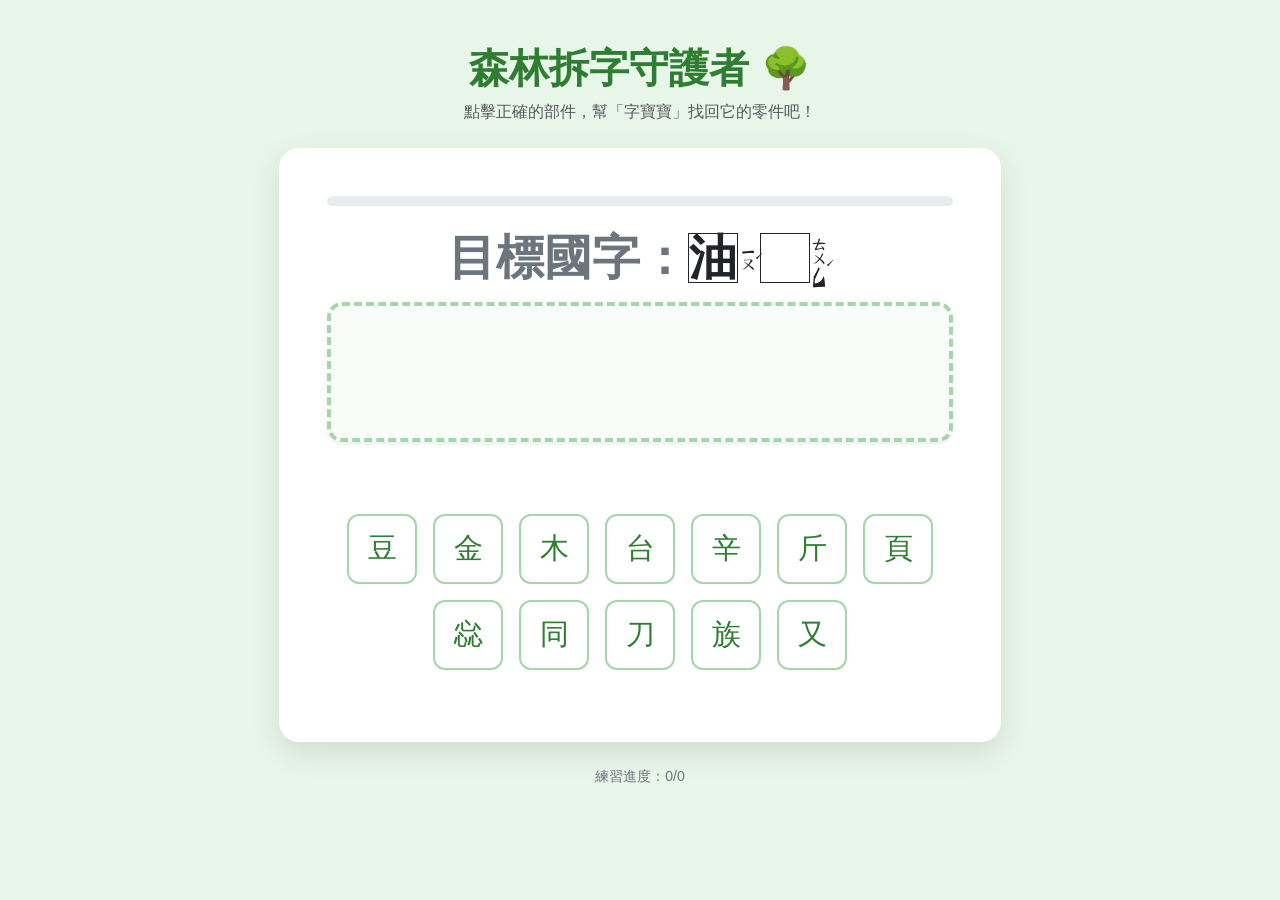
==== index.html @ 5c5f8ced "vocab" ====
<!DOCTYPE html>
<html lang="zh-TW">
<head>
    <meta charset="UTF-8">
    <title>森林拆字守護者</title>
    <link href="https://cdn.jsdelivr.net/npm/bootstrap@5.3.0/dist/css/bootstrap.min.css" rel="stylesheet">
    <style>
        :root {
            --forest-green: #2e7d32;
            --light-forest: #e8f5e9;
        }

        body {
			background-color: var(--light-forest);
			font-family: "Microsoft JhengHei", sans-serif;
			min-height: 100vh;
			display: flex;
			flex-direction: column; /* 確保內容由上而下排列 */
			align-items: center;
			justify-content: flex-start; /* 讓內容從頂部開始，而非置中 */
			padding-top: 20px; /* 給頂部一點留白 */
        }

        .game-card {
            border: none;
            border-radius: 20px;
            box-shadow: 0 10px 30px rgba(0,0,0,0.1);
        }

        .word-display-box {
            font-size: clamp(3rem, 15vw, 5rem); /* 響應式字體大小 */
            min-height: 140px;
            border: 4px dashed #a5d6a7;
            border-radius: 15px;
            display: flex;
            align-items: center;
            justify-content: center;
            color: var(--forest-green);
            background-color: #f9fdf9;
        }

        .option-btn {
            font-size: 1.8rem;
            width: 70px;
            height: 70px;
            display: flex;
            align-items: center;
            justify-content: center;
            border: 2px solid #a5d6a7;
            background: white;
            transition: all 0.2s;
            border-radius: 12px;
            color: #2e7d32;
        }

        .option-btn:hover {
            background-color: #f1f8e9;
            transform: translateY(-3px);
            box-shadow: 0 4px 8px rgba(0,0,0,0.1);
        }

        .option-btn.correct {
            background-color: var(--forest-green) !important;
            border-color: var(--forest-green) !important;
            color: white !important;
        }

        #message {
            height: 32px;
            font-weight: bold;
        }

        .progress {
            height: 10px;
            border-radius: 10px;
        }
		
		ruby {
			align-items: center;
			display: inline-flex;
			font-family: "Times New Roman", Times, "標楷體", "BiauKai", "DFKai-sb", "TWKai", "Microsoft JhengHei", sans-serif;
			line-height: 1;
			min-height: 1em;
		}

		ruby rt {
			display: block;
			font-family: "Bopomofo", "標楷體", "BiauKai", "DFKai-sb", "TWKai", "Microsoft JhengHei";
			font-size: 30%;
			font-weight: 500;
			line-height: 1;
			text-align: center;
			padding-left: 0.1em;
			position: relative;
			-webkit-text-orientation: upright;
			text-orientation: upright;
			writing-mode: vertical-lr;
			white-space: nowrap;
			-webkit-font-smoothing: antialiased;
			-moz-osx-font-smoothing: grayscale;
			width: 1.5em;
		}
		
		ruby span {
			border: 1px solid;
		}
		
		@font-face {
			font-family: "Bopomofo";
			src: url("font/bopomofo.woff2") format("woff2"), url("font/bopomofo.woff") format("woff");
		}
    </style>
</head>
<body>
<div class="container-fluid py-4">
    <div class="row justify-content-center">
        <div class="col-12 col-md-10 col-lg-7 text-center">
            
            <h1 class="fw-bold mb-2" style="color: var(--forest-green);">森林拆字守護者 🌳</h1>
            <p class="text-muted mb-4">點擊正確的部件，幫「字寶寶」找回它的零件吧！</p>

            <div class="card game-card p-3 p-md-5">
                <div class="progress mb-3">
                    <div id="game-progress" class="progress-bar bg-success" role="progressbar" style="width: 0%"></div>
                </div>

                <div class="mb-2 text-secondary fw-bold"  style="font-size: 3rem;">
                    目標國字：<span id="current-full-word" class="text-dark">?</span>
                </div>

                <div class="word-display-box mb-4 shadow-sm" id="display-area">?</div>
                
                <div id="message" class="mb-3 text-success"></div>

                <div class="d-flex flex-wrap justify-content-center gap-3 mb-4" id="options">
                    </div>

                <div class="d-grid gap-2 col-8 col-md-6 mx-auto">
                    <button id="next-btn" class="btn btn-success btn-lg shadow" onclick="nextLevel()" style="display: none;">
                        下一個關卡 ✨
                    </button>
                </div>
            </div>

            <p class="mt-4 text-secondary small">練習進度：<span id="progress-text">0/0</span></p>
        </div>
    </div>
</div>

<script src="https://cdn.jsdelivr.net/npm/bootstrap@5.3.0/dist/js/bootstrap.bundle.min.js"></script>

    <script>
        // 設定題目：國字與對應的部件
        const quizData = [{"word":"桐","parts":["木","同"],"vocab":[{"text":"油","bopomo":"ㄧㄡˊ"},{"text":"桐","bopomo":"ㄊㄨㄥˊ"}]},{"word":"爬","parts":["爪","巴"],"vocab":[{"text":"爬","bopomo":"ㄆㄚˊ"},{"text":"樹","bopomo":"ㄕㄨˋ"}]},{"word":"初","parts":["衣","刀"],"vocab":[{"text":"初","bopomo":"ㄔㄨ"},{"text":"夏","bopomo":"ㄒㄧㄚˋ"}]},{"word":"夏","parts":["一","自","夊"],"vocab":[{"text":"夏","bopomo":"ㄒㄧㄚˋ"},{"text":"令","bopomo":"ㄌㄧㄥˋ"},{"text":"營","bopomo":"ㄧㄥˊ"}]},{"word":"腰","parts":["肉","西","女"],"vocab":[{"text":"山","bopomo":"ㄕㄢ"},{"text":"腰","bopomo":"ㄧㄠ"}]},{"word":"取","parts":["耳","又"],"vocab":[{"text":"取","bopomo":"ㄑㄩˇ"},{"text":"名","bopomo":"ㄇㄧㄥˊ"}]},{"word":"抬","parts":["手","台"],"vocab":[{"text":"抬","bopomo":"ㄊㄞˊ"},{"text":"頭","bopomo":"ㄊㄡˊ"}]},{"word":"梢","parts":["木","肖"],"vocab":[{"text":"樹","bopomo":"ㄕㄨˋ"},{"text":"梢","bopomo":"ㄕㄠ"}]},{"word":"禮","parts":["示","曲","豆"],"vocab":[{"text":"禮","bopomo":"ㄌㄧˇ"},{"text":"服","bopomo":"ㄈㄨˊ"}]},{"word":"肩","parts":["戶","肉"],"vocab":[{"text":"肩","bopomo":"ㄐㄧㄢ"},{"text":"頭","bopomo":"ㄊㄡˊ"}]},{"word":"掌","parts":["尚","手"],"vocab":[{"text":"巴","bopomo":"ㄅㄚ"},{"text":"掌","bopomo":"ㄓㄤˇ"}]},{"word":"瓣","parts":["辛","瓜","辛"],"vocab":[{"text":"花","bopomo":"ㄏㄨㄚ"},{"text":"瓣","bopomo":"ㄅㄢˋ"}]},{"word":"鋪","parts":["金","甫"],"vocab":[{"text":"鋪","bopomo":"ㄆㄨ"},{"text":"路","bopomo":"ㄌㄨˋ"}]},{"word":"童","parts":["立","里"],"vocab":[{"text":"童","bopomo":"ㄊㄨㄥˊ"},{"text":"話","bopomo":"ㄏㄨㄚˋ"}]},{"word":"染","parts":["水","九","木"],"vocab":[{"text":"染","bopomo":"ㄖㄢˇ"},{"text":"布","bopomo":"ㄅㄨˋ"}]},{"word":"覆","parts":["西","復"],"vocab":[{"text":"覆","bopomo":"ㄈㄨˋ"},{"text":"蓋","bopomo":"ㄍㄞˋ"}]},{"word":"椏","parts":["木","亞"],"vocab":[{"text":"枝","bopomo":"ㄓ"},{"text":"椏","bopomo":"ㄧㄚ"}]},{"word":"簇","parts":["竹","族"],"vocab":[{"text":"花","bopomo":"ㄏㄨㄚ"},{"text":"團","bopomo":"ㄊㄨㄢˊ"},{"text":"錦","bopomo":"ㄐㄧㄣˇ"},{"text":"簇","bopomo":"ㄘㄨˋ"}]},{"word":"蕊","parts":["艸","惢"],"vocab":[{"text":"花","bopomo":"ㄏㄨㄚ"},{"text":"蕊","bopomo":"ㄖㄨㄟˇ"}]},{"word":"野","parts":["里","予"],"vocab":[{"text":"野","bopomo":"ㄧㄝˇ"},{"text":"外","bopomo":"ㄨㄞˋ"}]},{"word":"柳","parts":["木","卯"],"vocab":[{"text":"野","bopomo":"ㄧㄝˇ"},{"text":"柳","bopomo":"ㄌㄧㄡˇ"}]},{"word":"質","parts":["斤","斤","貝"],"vocab":[{"text":"地","bopomo":"ㄉㄧˋ"},{"text":"質","bopomo":"ㄓˊ"}]},{"word":"岬","parts":["山","甲"],"vocab":[{"text":"海","bopomo":"ㄏㄞˇ"},{"text":"岬","bopomo":"ㄐㄧㄚˇ"}]},{"word":"趴","parts":["足","八"],"vocab":[{"text":"趴","bopomo":"ㄆㄚ"},{"text":"下","bopomo":"ㄒㄧㄚˋ"}]},{"word":"仙","parts":["人","山"],"vocab":[{"text":"仙","bopomo":"ㄒㄧㄢ"},{"text":"女","bopomo":"ㄋㄩˇ"}]},{"word":"列","parts":["歹","刀"],"vocab":[{"text":"排","bopomo":"ㄆㄞˊ"},{"text":"列","bopomo":"ㄌㄧㄝˋ"}]},{"word":"潤","parts":["水","門","王"],"vocab":[{"text":"圓","bopomo":"ㄩㄢˊ"},{"text":"潤","bopomo":"ㄖㄨㄣˋ"}]},{"word":"岩","parts":["山","石"],"vocab":[{"text":"岩","bopomo":"ㄧㄢˊ"},{"text":"石","bopomo":"ㄕˊ"}]},{"word":"菇","parts":["艸","女","古"],"vocab":[{"text":"香","bopomo":"ㄒㄧㄤ"},{"text":"菇","bopomo":"ㄍㄨ"}]},{"word":"豆","parts":["豆"],"vocab":[{"text":"紅","bopomo":"ㄏㄨㄥˊ"},{"text":"豆","bopomo":"ㄉㄡˋ"}]},{"word":"雕","parts":["周","隹"],"vocab":[{"text":"木","bopomo":"ㄇㄨˋ"},{"text":"雕","bopomo":"ㄉㄧㄠ"}]},{"word":"塑","parts":["朔","土"],"vocab":[{"text":"雕","bopomo":"ㄉㄧㄠ"},{"text":"塑","bopomo":"ㄙㄨˋ"}]},{"word":"鬼","parts":["’","田","ㄦ","ㄙ"],"vocab":[{"text":"鬼","bopomo":"ㄍㄨㄟˇ"},{"text":"斧","bopomo":"ㄈㄨˇ"},{"text":"神","bopomo":"ㄕㄣˊ"},{"text":"工","bopomo":"ㄍㄨㄥ"}]},{"word":"龜","parts":["龜"],"vocab":[{"text":"烏","bopomo":"ㄨ"},{"text":"龜","bopomo":"ㄍㄨㄟ"}]},{"word":"燭","parts":["火","蜀"],"vocab":[{"text":"燭","bopomo":"ㄓㄨˊ"},{"text":"臺","bopomo":"ㄊㄞˊ"}]},{"word":"濺","parts":["水","貝","戈","戈"],"vocab":[{"text":"濺","bopomo":"ㄐㄧㄢˋ"},{"text":"起","bopomo":"ㄑㄧˇ"},{"text":"水","bopomo":"ㄕㄨㄟˇ"},{"text":"珠","bopomo":"ㄓㄨ"}]},{"word":"腐","parts":["府","肉"],"vocab":[{"text":"豆","bopomo":"ㄉㄡˋ"},{"text":"腐","bopomo":"ㄈㄨˇ"}]},{"word":"灣","parts":["水","彎"],"vocab":[{"text":"海","bopomo":"ㄏㄞˇ"},{"text":"灣","bopomo":"ㄨㄢ"}]},{"word":"冰","parts":["水","水"],"vocab":[{"text":"浮","bopomo":"ㄈㄨˊ"},{"text":"冰","bopomo":"ㄅㄧㄥ"}]},{"word":"陸","parts":["阜","土","ㄦ","土"],"vocab":[{"text":"陸","bopomo":"ㄌㄨˋ"},{"text":"地","bopomo":"ㄉㄧˋ"}]},{"word":"肺","parts":["肉","市"],"vocab":[{"text":"心","bopomo":"ㄒㄧㄣ"},{"text":"肺","bopomo":"ㄈㄟˋ"}]},{"word":"膚","parts":["虍","胃"],"vocab":[{"text":"皮","bopomo":"ㄆㄧˊ"},{"text":"膚","bopomo":"ㄈㄨ"}]},{"word":"黏","parts":["黍","占"],"vocab":[{"text":"黏","bopomo":"ㄋㄧㄢˊ"},{"text":"貼","bopomo":"ㄊㄧㄝ"}]},{"word":"液","parts":["水","夜"],"vocab":[{"text":"液","bopomo":"ㄧㄝˋ"},{"text":"體","bopomo":"ㄊㄧˇ"}]},{"word":"保","parts":["人","呆"],"vocab":[{"text":"保","bopomo":"ㄅㄠˇ"},{"text":"存","bopomo":"ㄘㄨㄣˊ"}]},{"word":"持","parts":["手","寺"],"vocab":[{"text":"維","bopomo":"ㄨㄟˊ"},{"text":"持","bopomo":"ㄔˊ"}]},{"word":"敵","parts":["立","ㄇ","古","攴"],"vocab":[{"text":"敵","bopomo":"ㄉㄧˊ"},{"text":"人","bopomo":"ㄖㄣˊ"}]},{"word":"縫","parts":["糸","逢"],"vocab":[{"text":"門","bopomo":"ㄇㄣˊ"},{"text":"縫","bopomo":"ㄈㄥˋ"}]},{"word":"伐","parts":["人","戈"],"vocab":[{"text":"砍","bopomo":"ㄎㄢˇ"},{"text":"伐","bopomo":"ㄈㄚ"}]},{"word":"球","parts":["玉","求"],"vocab":[{"text":"地","bopomo":"ㄉㄧˋ"},{"text":"球","bopomo":"ㄑㄧㄡˊ"}]},{"word":"椒","parts":["木","叔"],"vocab":[{"text":"山","bopomo":"ㄕㄢ"},{"text":"椒","bopomo":"ㄐㄧㄠ"},{"text":"魚","bopomo":"ㄩˊ"}]},{"word":"鰓","parts":["魚","思"],"vocab":[{"text":"魚","bopomo":"ㄩˊ"},{"text":"鰓","bopomo":"ㄙㄞ"}]},{"word":"隙","parts":["阜","小","日","小"],"vocab":[{"text":"孔","bopomo":"ㄎㄨㄥˇ"},{"text":"隙","bopomo":"ㄒㄧˋ"}]},{"word":"卵","parts":["卵"],"vocab":[{"text":"魚","bopomo":"ㄩˊ"},{"text":"卵","bopomo":"ㄌㄨㄢˇ"}]}];

        let currentIdx = 0;
        let foundParts = [];

        function initLevel() {
            const data = quizData[currentIdx];
			let full_word = data.vocab.map((v)=>{return '<ruby><span>'+v.text+'</span><rt>'+v.bopomo+'</rt>'+'</ruby>'}).join('').replace(data.word,'　');
            document.getElementById('current-full-word').innerHTML = full_word;
			
            document.getElementById('display-area').innerText = "";
            document.getElementById('message').innerText = "";
            document.getElementById('next-btn').style.display = "none";
            foundParts = [];
            
            // 產生選項（包含正確與干擾項）
            const optionsDiv = document.getElementById('options');
            optionsDiv.innerHTML = "";
            
            // 混合所有部件作為選項
            let allOptions = [
			"木", "同", "衣", "刀", "頁", "夊", "肉", "要", "耳", "又", 
			"手", "台", "肖", "示", "豐", "戶", "尚", "辛", "瓜", "金", 
			"甫", "立", "里", "水", "九", "西", "復", "竹", "族", "艸", 
			"惢", "予", "卯", "斤", "貝", "山", "甲", "足", "八", "人", 
			"歹", "門", "王", "石", "姑", "豆", "周", "隹", "朔", "土", 
			"鬼", "龜", "火", "蜀", "貝", "府", "弓", "爪", "巴", "阜", 
			"坴", "市", "虍", "胃", "黍", "占", "夜", "呆", "寺", "舌", 
			"支", "攴", "糸", "逢", "戈", "玉", "求", "叔", "魚", "思", 
			"小", "日", "卵","言",
			"手", "口", "日", "水", "心" // 指定加入的混合選項
			];
			
			// 總button數 = 12
			let tot_buttons = 12;
			// 隨機抽取干擾數
			let random_options = allOptions.filter(x=>!data.parts.includes(x)).sort(() => Math.random() - 0.5).slice(0,tot_buttons-data.parts.length);
			
			let show_options = [...random_options, ...data.parts].sort(() => Math.random() - 0.5);
			

            show_options.forEach(p => {
                const btn = document.createElement('button');
                btn.className = 'option-btn';
                btn.innerText = p;
                btn.onclick = () => checkPart(p, btn);
                optionsDiv.appendChild(btn);
            });
        }

        function checkPart(p, btn) {
            const data = quizData[currentIdx];
            // 檢查點擊的部件是否在正確清單中，且尚未被找齊次數
            const targetCount = data.parts.filter(x => x === p).length;
            const currentCount = foundParts.filter(x => x === p).length;

            if (data.parts.includes(p) && currentCount < targetCount) {
                foundParts.push(p);
                btn.classList.add('correct');
                document.getElementById('display-area').innerText = foundParts.join(" + ");
                
                if (foundParts.length === data.parts.length) {
                    document.getElementById('message').innerText = "太棒了！守護成功！✨";
                    document.getElementById('next-btn').style.display = "inline-block";
                }
            } else {
                document.getElementById('message').innerText = "再試試看喔，你可以的！🌱";
                setTimeout(() => { document.getElementById('message').innerText = ""; }, 1500);
            }
        }

        function nextLevel() {
            currentIdx = (currentIdx + 1) % quizData.length;
            initLevel();
        }

        // 啟動第一關
        initLevel();
    </script>
</body>
</html>
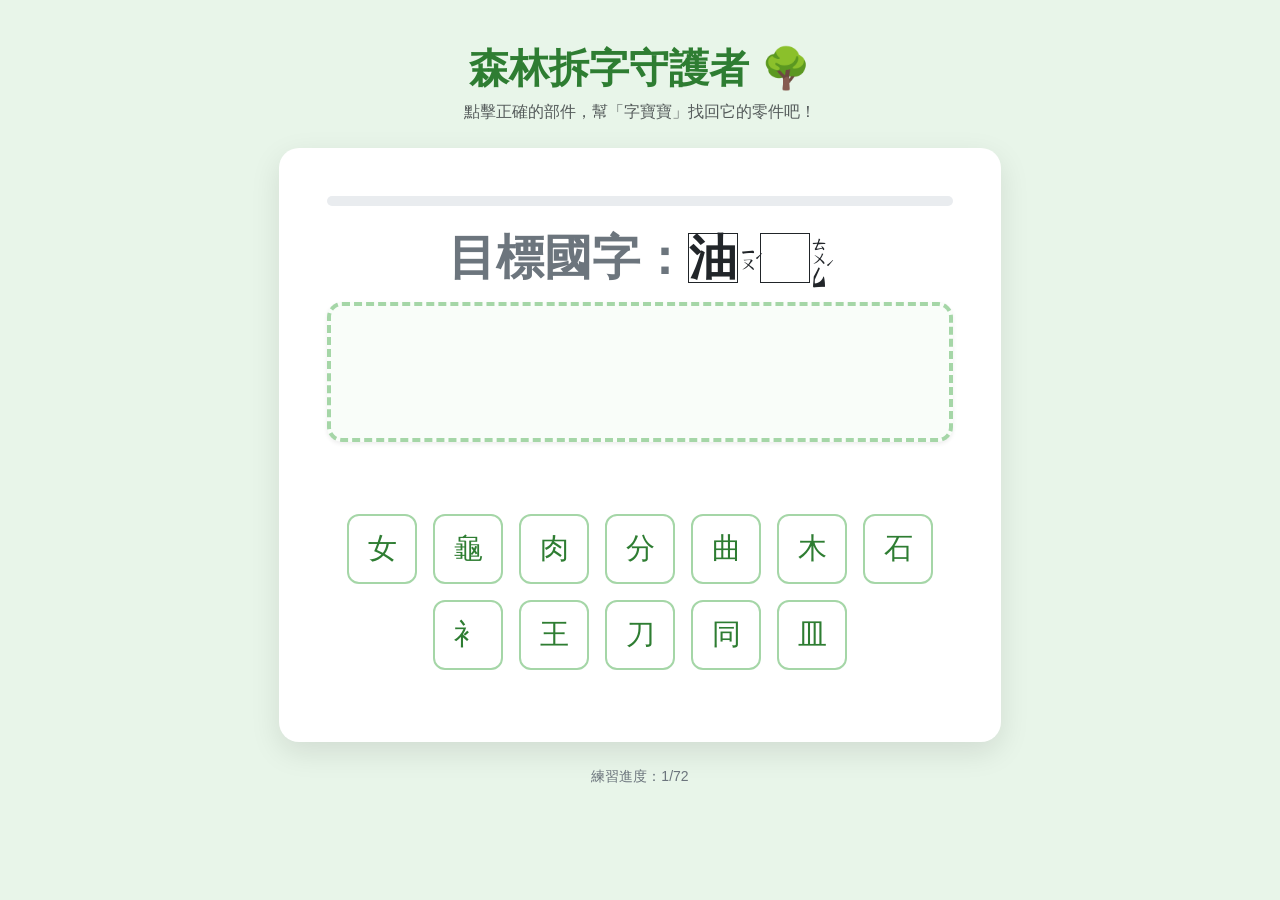
==== commit e13a4cde: "upd word" ====
--- a/index.html
+++ b/index.html
@@ -142,7 +142,7 @@
                 </div>
             </div>
 
-            <p class="mt-4 text-secondary small">練習進度：<span id="progress-text">0/0</span></p>
+            <p class="mt-4 text-secondary small">練習進度：<span id="progress-text">0</span>/<span id="progress-tot">0</span></p>
         </div>
     </div>
 </div>
@@ -151,12 +151,15 @@
 
     <script>
         // 設定題目：國字與對應的部件
-        const quizData = [{"word":"桐","parts":["木","同"],"vocab":[{"text":"油","bopomo":"ㄧㄡˊ"},{"text":"桐","bopomo":"ㄊㄨㄥˊ"}]},{"word":"爬","parts":["爪","巴"],"vocab":[{"text":"爬","bopomo":"ㄆㄚˊ"},{"text":"樹","bopomo":"ㄕㄨˋ"}]},{"word":"初","parts":["衣","刀"],"vocab":[{"text":"初","bopomo":"ㄔㄨ"},{"text":"夏","bopomo":"ㄒㄧㄚˋ"}]},{"word":"夏","parts":["一","自","夊"],"vocab":[{"text":"夏","bopomo":"ㄒㄧㄚˋ"},{"text":"令","bopomo":"ㄌㄧㄥˋ"},{"text":"營","bopomo":"ㄧㄥˊ"}]},{"word":"腰","parts":["肉","西","女"],"vocab":[{"text":"山","bopomo":"ㄕㄢ"},{"text":"腰","bopomo":"ㄧㄠ"}]},{"word":"取","parts":["耳","又"],"vocab":[{"text":"取","bopomo":"ㄑㄩˇ"},{"text":"名","bopomo":"ㄇㄧㄥˊ"}]},{"word":"抬","parts":["手","台"],"vocab":[{"text":"抬","bopomo":"ㄊㄞˊ"},{"text":"頭","bopomo":"ㄊㄡˊ"}]},{"word":"梢","parts":["木","肖"],"vocab":[{"text":"樹","bopomo":"ㄕㄨˋ"},{"text":"梢","bopomo":"ㄕㄠ"}]},{"word":"禮","parts":["示","曲","豆"],"vocab":[{"text":"禮","bopomo":"ㄌㄧˇ"},{"text":"服","bopomo":"ㄈㄨˊ"}]},{"word":"肩","parts":["戶","肉"],"vocab":[{"text":"肩","bopomo":"ㄐㄧㄢ"},{"text":"頭","bopomo":"ㄊㄡˊ"}]},{"word":"掌","parts":["尚","手"],"vocab":[{"text":"巴","bopomo":"ㄅㄚ"},{"text":"掌","bopomo":"ㄓㄤˇ"}]},{"word":"瓣","parts":["辛","瓜","辛"],"vocab":[{"text":"花","bopomo":"ㄏㄨㄚ"},{"text":"瓣","bopomo":"ㄅㄢˋ"}]},{"word":"鋪","parts":["金","甫"],"vocab":[{"text":"鋪","bopomo":"ㄆㄨ"},{"text":"路","bopomo":"ㄌㄨˋ"}]},{"word":"童","parts":["立","里"],"vocab":[{"text":"童","bopomo":"ㄊㄨㄥˊ"},{"text":"話","bopomo":"ㄏㄨㄚˋ"}]},{"word":"染","parts":["水","九","木"],"vocab":[{"text":"染","bopomo":"ㄖㄢˇ"},{"text":"布","bopomo":"ㄅㄨˋ"}]},{"word":"覆","parts":["西","復"],"vocab":[{"text":"覆","bopomo":"ㄈㄨˋ"},{"text":"蓋","bopomo":"ㄍㄞˋ"}]},{"word":"椏","parts":["木","亞"],"vocab":[{"text":"枝","bopomo":"ㄓ"},{"text":"椏","bopomo":"ㄧㄚ"}]},{"word":"簇","parts":["竹","族"],"vocab":[{"text":"花","bopomo":"ㄏㄨㄚ"},{"text":"團","bopomo":"ㄊㄨㄢˊ"},{"text":"錦","bopomo":"ㄐㄧㄣˇ"},{"text":"簇","bopomo":"ㄘㄨˋ"}]},{"word":"蕊","parts":["艸","惢"],"vocab":[{"text":"花","bopomo":"ㄏㄨㄚ"},{"text":"蕊","bopomo":"ㄖㄨㄟˇ"}]},{"word":"野","parts":["里","予"],"vocab":[{"text":"野","bopomo":"ㄧㄝˇ"},{"text":"外","bopomo":"ㄨㄞˋ"}]},{"word":"柳","parts":["木","卯"],"vocab":[{"text":"野","bopomo":"ㄧㄝˇ"},{"text":"柳","bopomo":"ㄌㄧㄡˇ"}]},{"word":"質","parts":["斤","斤","貝"],"vocab":[{"text":"地","bopomo":"ㄉㄧˋ"},{"text":"質","bopomo":"ㄓˊ"}]},{"word":"岬","parts":["山","甲"],"vocab":[{"text":"海","bopomo":"ㄏㄞˇ"},{"text":"岬","bopomo":"ㄐㄧㄚˇ"}]},{"word":"趴","parts":["足","八"],"vocab":[{"text":"趴","bopomo":"ㄆㄚ"},{"text":"下","bopomo":"ㄒㄧㄚˋ"}]},{"word":"仙","parts":["人","山"],"vocab":[{"text":"仙","bopomo":"ㄒㄧㄢ"},{"text":"女","bopomo":"ㄋㄩˇ"}]},{"word":"列","parts":["歹","刀"],"vocab":[{"text":"排","bopomo":"ㄆㄞˊ"},{"text":"列","bopomo":"ㄌㄧㄝˋ"}]},{"word":"潤","parts":["水","門","王"],"vocab":[{"text":"圓","bopomo":"ㄩㄢˊ"},{"text":"潤","bopomo":"ㄖㄨㄣˋ"}]},{"word":"岩","parts":["山","石"],"vocab":[{"text":"岩","bopomo":"ㄧㄢˊ"},{"text":"石","bopomo":"ㄕˊ"}]},{"word":"菇","parts":["艸","女","古"],"vocab":[{"text":"香","bopomo":"ㄒㄧㄤ"},{"text":"菇","bopomo":"ㄍㄨ"}]},{"word":"豆","parts":["豆"],"vocab":[{"text":"紅","bopomo":"ㄏㄨㄥˊ"},{"text":"豆","bopomo":"ㄉㄡˋ"}]},{"word":"雕","parts":["周","隹"],"vocab":[{"text":"木","bopomo":"ㄇㄨˋ"},{"text":"雕","bopomo":"ㄉㄧㄠ"}]},{"word":"塑","parts":["朔","土"],"vocab":[{"text":"雕","bopomo":"ㄉㄧㄠ"},{"text":"塑","bopomo":"ㄙㄨˋ"}]},{"word":"鬼","parts":["’","田","ㄦ","ㄙ"],"vocab":[{"text":"鬼","bopomo":"ㄍㄨㄟˇ"},{"text":"斧","bopomo":"ㄈㄨˇ"},{"text":"神","bopomo":"ㄕㄣˊ"},{"text":"工","bopomo":"ㄍㄨㄥ"}]},{"word":"龜","parts":["龜"],"vocab":[{"text":"烏","bopomo":"ㄨ"},{"text":"龜","bopomo":"ㄍㄨㄟ"}]},{"word":"燭","parts":["火","蜀"],"vocab":[{"text":"燭","bopomo":"ㄓㄨˊ"},{"text":"臺","bopomo":"ㄊㄞˊ"}]},{"word":"濺","parts":["水","貝","戈","戈"],"vocab":[{"text":"濺","bopomo":"ㄐㄧㄢˋ"},{"text":"起","bopomo":"ㄑㄧˇ"},{"text":"水","bopomo":"ㄕㄨㄟˇ"},{"text":"珠","bopomo":"ㄓㄨ"}]},{"word":"腐","parts":["府","肉"],"vocab":[{"text":"豆","bopomo":"ㄉㄡˋ"},{"text":"腐","bopomo":"ㄈㄨˇ"}]},{"word":"灣","parts":["水","彎"],"vocab":[{"text":"海","bopomo":"ㄏㄞˇ"},{"text":"灣","bopomo":"ㄨㄢ"}]},{"word":"冰","parts":["水","水"],"vocab":[{"text":"浮","bopomo":"ㄈㄨˊ"},{"text":"冰","bopomo":"ㄅㄧㄥ"}]},{"word":"陸","parts":["阜","土","ㄦ","土"],"vocab":[{"text":"陸","bopomo":"ㄌㄨˋ"},{"text":"地","bopomo":"ㄉㄧˋ"}]},{"word":"肺","parts":["肉","市"],"vocab":[{"text":"心","bopomo":"ㄒㄧㄣ"},{"text":"肺","bopomo":"ㄈㄟˋ"}]},{"word":"膚","parts":["虍","胃"],"vocab":[{"text":"皮","bopomo":"ㄆㄧˊ"},{"text":"膚","bopomo":"ㄈㄨ"}]},{"word":"黏","parts":["黍","占"],"vocab":[{"text":"黏","bopomo":"ㄋㄧㄢˊ"},{"text":"貼","bopomo":"ㄊㄧㄝ"}]},{"word":"液","parts":["水","夜"],"vocab":[{"text":"液","bopomo":"ㄧㄝˋ"},{"text":"體","bopomo":"ㄊㄧˇ"}]},{"word":"保","parts":["人","呆"],"vocab":[{"text":"保","bopomo":"ㄅㄠˇ"},{"text":"存","bopomo":"ㄘㄨㄣˊ"}]},{"word":"持","parts":["手","寺"],"vocab":[{"text":"維","bopomo":"ㄨㄟˊ"},{"text":"持","bopomo":"ㄔˊ"}]},{"word":"敵","parts":["立","ㄇ","古","攴"],"vocab":[{"text":"敵","bopomo":"ㄉㄧˊ"},{"text":"人","bopomo":"ㄖㄣˊ"}]},{"word":"縫","parts":["糸","逢"],"vocab":[{"text":"門","bopomo":"ㄇㄣˊ"},{"text":"縫","bopomo":"ㄈㄥˋ"}]},{"word":"伐","parts":["人","戈"],"vocab":[{"text":"砍","bopomo":"ㄎㄢˇ"},{"text":"伐","bopomo":"ㄈㄚ"}]},{"word":"球","parts":["玉","求"],"vocab":[{"text":"地","bopomo":"ㄉㄧˋ"},{"text":"球","bopomo":"ㄑㄧㄡˊ"}]},{"word":"椒","parts":["木","叔"],"vocab":[{"text":"山","bopomo":"ㄕㄢ"},{"text":"椒","bopomo":"ㄐㄧㄠ"},{"text":"魚","bopomo":"ㄩˊ"}]},{"word":"鰓","parts":["魚","思"],"vocab":[{"text":"魚","bopomo":"ㄩˊ"},{"text":"鰓","bopomo":"ㄙㄞ"}]},{"word":"隙","parts":["阜","小","日","小"],"vocab":[{"text":"孔","bopomo":"ㄎㄨㄥˇ"},{"text":"隙","bopomo":"ㄒㄧˋ"}]},{"word":"卵","parts":["卵"],"vocab":[{"text":"魚","bopomo":"ㄩˊ"},{"text":"卵","bopomo":"ㄌㄨㄢˇ"}]}];
+        const quizData = [{"word":"桐","parts":["木","同"],"vocab":[{"text":"油","bopomo":"ㄧㄡˊ"},{"text":"桐","bopomo":"ㄊㄨㄥˊ"}]},{"word":"爬","parts":["爪","巴"],"vocab":[{"text":"爬","bopomo":"ㄆㄚˊ"},{"text":"樹","bopomo":"ㄕㄨˋ"}]},{"word":"初","parts":["衤","刀"],"vocab":[{"text":"初","bopomo":"ㄔㄨ"},{"text":"夏","bopomo":"ㄒㄧㄚˋ"}]},{"word":"夏","parts":["一","自","夊"],"vocab":[{"text":"夏","bopomo":"ㄒㄧㄚˋ"},{"text":"令","bopomo":"ㄌㄧㄥˋ"},{"text":"營","bopomo":"ㄧㄥˊ"}]},{"word":"腰","parts":["月","覀","女"],"vocab":[{"text":"山","bopomo":"ㄕㄢ"},{"text":"腰","bopomo":"ㄧㄠ"}]},{"word":"取","parts":["耳","又"],"vocab":[{"text":"取","bopomo":"ㄑㄩˇ"},{"text":"名","bopomo":"ㄇㄧㄥˊ"}]},{"word":"抬","parts":["扌","台"],"vocab":[{"text":"抬","bopomo":"ㄊㄞˊ"},{"text":"頭","bopomo":"ㄊㄡˊ"}]},{"word":"梢","parts":["木","肖"],"vocab":[{"text":"樹","bopomo":"ㄕㄨˋ"},{"text":"梢","bopomo":"ㄕㄠ"}]},{"word":"禮","parts":["礻","曲","豆"],"vocab":[{"text":"禮","bopomo":"ㄌㄧˇ"},{"text":"服","bopomo":"ㄈㄨˊ"}]},{"word":"肩","parts":["戶","月"],"vocab":[{"text":"肩","bopomo":"ㄐㄧㄢ"},{"text":"頭","bopomo":"ㄊㄡˊ"}]},{"word":"掌","parts":["尚","手"],"vocab":[{"text":"巴","bopomo":"ㄅㄚ"},{"text":"掌","bopomo":"ㄓㄤˇ"}]},{"word":"瓣","parts":["辛","瓜","辛"],"vocab":[{"text":"花","bopomo":"ㄏㄨㄚ"},{"text":"瓣","bopomo":"ㄅㄢˋ"}]},{"word":"鋪","parts":["金","甫"],"vocab":[{"text":"鋪","bopomo":"ㄆㄨ"},{"text":"路","bopomo":"ㄌㄨˋ"}]},{"word":"童","parts":["立","里"],"vocab":[{"text":"童","bopomo":"ㄊㄨㄥˊ"},{"text":"話","bopomo":"ㄏㄨㄚˋ"}]},{"word":"染","parts":["氵","九","木"],"vocab":[{"text":"染","bopomo":"ㄖㄢˇ"},{"text":"布","bopomo":"ㄅㄨˋ"}]},{"word":"覆","parts":["覀","復"],"vocab":[{"text":"覆","bopomo":"ㄈㄨˋ"},{"text":"蓋","bopomo":"ㄍㄞˋ"}]},{"word":"椏","parts":["木","亞"],"vocab":[{"text":"枝","bopomo":"ㄓ"},{"text":"椏","bopomo":"ㄧㄚ"}]},{"word":"簇","parts":["𥫗","方","𠂉","矢"],"vocab":[{"text":"花","bopomo":"ㄏㄨㄚ"},{"text":"團","bopomo":"ㄊㄨㄢˊ"},{"text":"錦","bopomo":"ㄐㄧㄣˇ"},{"text":"簇","bopomo":"ㄘㄨˋ"}]},{"word":"蕊","parts":["艹","心","心","心"],"vocab":[{"text":"花","bopomo":"ㄏㄨㄚ"},{"text":"蕊","bopomo":"ㄖㄨㄟˇ"}]},{"word":"野","parts":["里","予"],"vocab":[{"text":"野","bopomo":"ㄧㄝˇ"},{"text":"外","bopomo":"ㄨㄞˋ"}]},{"word":"柳","parts":["木","卯"],"vocab":[{"text":"野","bopomo":"ㄧㄝˇ"},{"text":"柳","bopomo":"ㄌㄧㄡˇ"}]},{"word":"質","parts":["斤","斤","貝"],"vocab":[{"text":"地","bopomo":"ㄉㄧˋ"},{"text":"質","bopomo":"ㄓˊ"}]},{"word":"岬","parts":["山","甲"],"vocab":[{"text":"海","bopomo":"ㄏㄞˇ"},{"text":"岬","bopomo":"ㄐㄧㄚˇ"}]},{"word":"趴","parts":["𧾷","八"],"vocab":[{"text":"趴","bopomo":"ㄆㄚ"},{"text":"下","bopomo":"ㄒㄧㄚˋ"}]},{"word":"仙","parts":["亻","山"],"vocab":[{"text":"仙","bopomo":"ㄒㄧㄢ"},{"text":"女","bopomo":"ㄋㄩˇ"}]},{"word":"列","parts":["歹","刂"],"vocab":[{"text":"排","bopomo":"ㄆㄞˊ"},{"text":"列","bopomo":"ㄌㄧㄝˋ"}]},{"word":"潤","parts":["氵","門","王"],"vocab":[{"text":"圓","bopomo":"ㄩㄢˊ"},{"text":"潤","bopomo":"ㄖㄨㄣˋ"}]},{"word":"岩","parts":["山","石"],"vocab":[{"text":"岩","bopomo":"ㄧㄢˊ"},{"text":"石","bopomo":"ㄕˊ"}]},{"word":"菇","parts":["艹","女","古"],"vocab":[{"text":"香","bopomo":"ㄒㄧㄤ"},{"text":"菇","bopomo":"ㄍㄨ"}]},{"word":"豆","parts":["豆"],"vocab":[{"text":"紅","bopomo":"ㄏㄨㄥˊ"},{"text":"豆","bopomo":"ㄉㄡˋ"}]},{"word":"雕","parts":["周","隹"],"vocab":[{"text":"木","bopomo":"ㄇㄨˋ"},{"text":"雕","bopomo":"ㄉㄧㄠ"}]},{"word":"塑","parts":["朔","土"],"vocab":[{"text":"雕","bopomo":"ㄉㄧㄠ"},{"text":"塑","bopomo":"ㄙㄨˋ"}]},{"word":"鬼","parts":["㇀","田","ㄦ","ㄙ"],"vocab":[{"text":"鬼","bopomo":"ㄍㄨㄟˇ"},{"text":"斧","bopomo":"ㄈㄨˇ"},{"text":"神","bopomo":"ㄕㄣˊ"},{"text":"工","bopomo":"ㄍㄨㄥ"}]},{"word":"龜","parts":["龜"],"vocab":[{"text":"烏","bopomo":"ㄨ"},{"text":"龜","bopomo":"ㄍㄨㄟ"}]},{"word":"燭","parts":["火","罒","勹","虫"],"vocab":[{"text":"燭","bopomo":"ㄓㄨˊ"},{"text":"臺","bopomo":"ㄊㄞˊ"}]},{"word":"濺","parts":["氵","貝","戈","戈"],"vocab":[{"text":"濺","bopomo":"ㄐㄧㄢˋ"},{"text":"起","bopomo":"ㄑㄧˇ"},{"text":"水","bopomo":"ㄕㄨㄟˇ"},{"text":"珠","bopomo":"ㄓㄨ"}]},{"word":"腐","parts":["府","肉"],"vocab":[{"text":"豆","bopomo":"ㄉㄡˋ"},{"text":"腐","bopomo":"ㄈㄨˇ"}]},{"word":"灣","parts":["氵","糹","言","糹","弓"],"vocab":[{"text":"海","bopomo":"ㄏㄞˇ"},{"text":"灣","bopomo":"ㄨㄢ"}]},{"word":"冰","parts":["冫","水"],"vocab":[{"text":"浮","bopomo":"ㄈㄨˊ"},{"text":"冰","bopomo":"ㄅㄧㄥ"}]},{"word":"陸","parts":["阝","土","ㄦ","土"],"vocab":[{"text":"陸","bopomo":"ㄌㄨˋ"},{"text":"地","bopomo":"ㄉㄧˋ"}]},{"word":"肺","parts":["月","市"],"vocab":[{"text":"心","bopomo":"ㄒㄧㄣ"},{"text":"肺","bopomo":"ㄈㄟˋ"}]},{"word":"膚","parts":["虍","胃"],"vocab":[{"text":"皮","bopomo":"ㄆㄧˊ"},{"text":"膚","bopomo":"ㄈㄨ"}]},{"word":"黏","parts":["黍","占"],"vocab":[{"text":"黏","bopomo":"ㄋㄧㄢˊ"},{"text":"貼","bopomo":"ㄊㄧㄝ"}]},{"word":"液","parts":["氵","夜"],"vocab":[{"text":"液","bopomo":"ㄧㄝˋ"},{"text":"體","bopomo":"ㄊㄧˇ"}]},{"word":"保","parts":["亻","呆"],"vocab":[{"text":"保","bopomo":"ㄅㄠˇ"},{"text":"存","bopomo":"ㄘㄨㄣˊ"}]},{"word":"持","parts":["手","士","寸"],"vocab":[{"text":"維","bopomo":"ㄨㄟˊ"},{"text":"持","bopomo":"ㄔˊ"}]},{"word":"敵","parts":["立","ㄇ","古","攴"],"vocab":[{"text":"敵","bopomo":"ㄉㄧˊ"},{"text":"人","bopomo":"ㄖㄣˊ"}]},{"word":"縫","parts":["糹","夂","丰","辶"],"vocab":[{"text":"門","bopomo":"ㄇㄣˊ"},{"text":"縫","bopomo":"ㄈㄥˋ"}]},{"word":"伐","parts":["亻","戈"],"vocab":[{"text":"砍","bopomo":"ㄎㄢˇ"},{"text":"伐","bopomo":"ㄈㄚ"}]},{"word":"球","parts":["𤣩","求"],"vocab":[{"text":"地","bopomo":"ㄉㄧˋ"},{"text":"球","bopomo":"ㄑㄧㄡˊ"}]},{"word":"椒","parts":["木","上","小","又"],"vocab":[{"text":"山","bopomo":"ㄕㄢ"},{"text":"椒","bopomo":"ㄐㄧㄠ"},{"text":"魚","bopomo":"ㄩˊ"}]},{"word":"鰓","parts":["魚","田","心"],"vocab":[{"text":"魚","bopomo":"ㄩˊ"},{"text":"鰓","bopomo":"ㄙㄞ"}]},{"word":"隙","parts":["阝","小","白","小"],"vocab":[{"text":"孔","bopomo":"ㄎㄨㄥˇ"},{"text":"隙","bopomo":"ㄒㄧˋ"}]},{"word":"卵","parts":["卵"],"vocab":[{"text":"魚","bopomo":"ㄩˊ"},{"text":"卵","bopomo":"ㄌㄨㄢˇ"}]},{"word":"漁","parts":["氵","魚"],"vocab":[{"text":"漁","bopomo":"ㄩˊ"},{"text":"夫","bopomo":"ㄈㄨ"}]},{"word":"夫","parts":["二","人"],"vocab":[{"text":"夫","bopomo":"ㄈㄨ"},{"text":"婦","bopomo":"ㄈㄨˋ"}]},{"word":"婦","parts":["女","帚"],"vocab":[{"text":"夫","bopomo":"ㄈㄨ"},{"text":"婦","bopomo":"ㄈㄨˋ"}]},{"word":"拖","parts":["扌","𠂉","也"],"vocab":[{"text":"拖","bopomo":"ㄊㄨㄛ"},{"text":"拉","bopomo":"ㄌㄚ"}]},{"word":"求","parts":["求"],"vocab":[{"text":"請","bopomo":"ㄑㄧㄥˇ"},{"text":"求","bopomo":"ㄑㄧㄡˊ"}]},{"word":"恩","parts":["因","心"],"vocab":[{"text":"恩","bopomo":"ㄣ"},{"text":"情","bopomo":"ㄑㄧㄥˊ"}]},{"word":"報","parts":["幸","卩","又"],"vocab":[{"text":"回","bopomo":"ㄏㄨㄟˊ"},{"text":"報","bopomo":"ㄅㄠˋ"}]},{"word":"盆","parts":["分","皿"],"vocab":[{"text":"木","bopomo":"ㄇㄨˋ"},{"text":"盆","bopomo":"ㄆㄣˊ"}]},{"word":"值","parts":["亻","直"],"vocab":[{"text":"價","bopomo":"ㄐㄧㄚˋ"},{"text":"值","bopomo":"ㄓˊ"}]},{"word":"寬","parts":["宀","十","十","見","、"],"vocab":[{"text":"寬","bopomo":"ㄎㄨㄢ"},{"text":"大","bopomo":"ㄉㄚˋ"}]},{"word":"暴","parts":["日","共","氺"],"vocab":[{"text":"風","bopomo":"ㄈㄥ"},{"text":"暴","bopomo":"ㄅㄠˋ"}]},{"word":"聊","parts":["耳","卯"],"vocab":[{"text":"無","bopomo":"ㄨˊ"},{"text":"聊","bopomo":"ㄌㄧㄠˊ"}]},{"word":"隆","parts":["阝","夊","一","生"],"vocab":[{"text":"轟","bopomo":"ㄏㄨㄥ"},{"text":"隆","bopomo":"ㄌㄨㄥˊ"}]},{"word":"破","parts":["石","皮"],"vocab":[{"text":"破","bopomo":"ㄆㄛˋ"},{"text":"洞","bopomo":"ㄉㄨㄥˋ"}]},{"word":"藻","parts":["艹","氵","品","木"],"vocab":[{"text":"水","bopomo":"ㄕㄨㄟˇ"},{"text":"藻","bopomo":"ㄗㄠˇ"}]},{"word":"濤","parts":["水","士","乛","工","一","口","寸"],"vocab":[{"text":"波","bopomo":"ㄅㄛ"},{"text":"濤","bopomo":"ㄊㄠˊ"}]},{"word":"僕","parts":["亻","菐"],"vocab":[{"text":"僕","bopomo":"ㄆㄨˊ"},{"text":"人","bopomo":"ㄖㄣˊ"}]},{"word":"轟","parts":["車","車","車"],"vocab":[{"text":"轟","bopomo":"ㄏㄨㄥ"},{"text":"隆","bopomo":"ㄌㄨㄥˊ"}]}];
+		
+		document.querySelector("#progress-tot").textContent = quizData.length;
 
         let currentIdx = 0;
         let foundParts = [];
 
         function initLevel() {
+		    document.querySelector("#progress-text").textContent = currentIdx+1;
             const data = quizData[currentIdx];
 			let full_word = data.vocab.map((v)=>{return '<ruby><span>'+v.text+'</span><rt>'+v.bopomo+'</rt>'+'</ruby>'}).join('').replace(data.word,'　');
             document.getElementById('current-full-word').innerHTML = full_word;
@@ -171,18 +174,7 @@
             optionsDiv.innerHTML = "";
             
             // 混合所有部件作為選項
-            let allOptions = [
-			"木", "同", "衣", "刀", "頁", "夊", "肉", "要", "耳", "又", 
-			"手", "台", "肖", "示", "豐", "戶", "尚", "辛", "瓜", "金", 
-			"甫", "立", "里", "水", "九", "西", "復", "竹", "族", "艸", 
-			"惢", "予", "卯", "斤", "貝", "山", "甲", "足", "八", "人", 
-			"歹", "門", "王", "石", "姑", "豆", "周", "隹", "朔", "土", 
-			"鬼", "龜", "火", "蜀", "貝", "府", "弓", "爪", "巴", "阜", 
-			"坴", "市", "虍", "胃", "黍", "占", "夜", "呆", "寺", "舌", 
-			"支", "攴", "糸", "逢", "戈", "玉", "求", "叔", "魚", "思", 
-			"小", "日", "卵","言",
-			"手", "口", "日", "水", "心" // 指定加入的混合選項
-			];
+            let allOptions = ["木","同","爪","巴","衤","刀","一","自","夊","月","覀","女","耳","又","扌","台","肖","礻","曲","豆","戶","尚","手","辛","瓜","金","甫","立","里","氵","九","復","亞","𥫗","方","𠂉","矢","艹","心","予","卯","斤","貝","山","甲","𧾷","八","亻","歹","刂","門","王","石","古","周","隹","朔","土","㇀","田","ㄦ","ㄙ","龜","火","罒","勹","虫","戈","府","肉","糹","言","弓","冫","水","阝","市","虍","胃","黍","占","夜","呆","士","寸","ㄇ","攴","夂","丰","辶","𤣩","求","上","小","魚","白","卵","二","人","帚","也","因","幸","卩","分","皿","直","宀","十","見","、","日","共","氺","生","皮","品","乛","工","口","菐","車"];
 			
 			// 總button數 = 12
 			let tot_buttons = 12;
@@ -229,6 +221,33 @@
 
         // 啟動第一關
         initLevel();
+		
+				
+
+/*
+參考資料(請勿刪除
+https://dict.mini.moe.edu.tw/SearchIndex/Radicals
+https://www.cns11643.gov.tw/search.jsp?ID=7
+https://dict.variants.moe.edu.tw/search.jsp?ID=1&la=0
+// https://www.cmex.org.tw/phon/
+bopomo_list = document.querySelector("#editor").innerHTML.replaceAll("<idiv>","").replaceAll("</idiv>","").split("<br>")
+bopomo_json = bopomo_list.map((v1)=>{
+    let el = document.createElement("div");
+    el.innerHTML = v1;
+    return [...el.querySelectorAll("ruby")].map((v)=>{
+        let text = '';
+        for (var i = 0; i < v.childNodes.length; ++i)
+          if (v.childNodes[i].nodeType === Node.TEXT_NODE)
+            text += v.childNodes[i].textContent;
+        return {"text":text,"bopomo":v.querySelector("rt").textContent}
+    })
+})
+
+for(i=0;i<quizData.length;i++){
+   quizData[i]['vocab'] = bopomo_json[i]
+}
+
+*/
     </script>
 </body>
 </html>
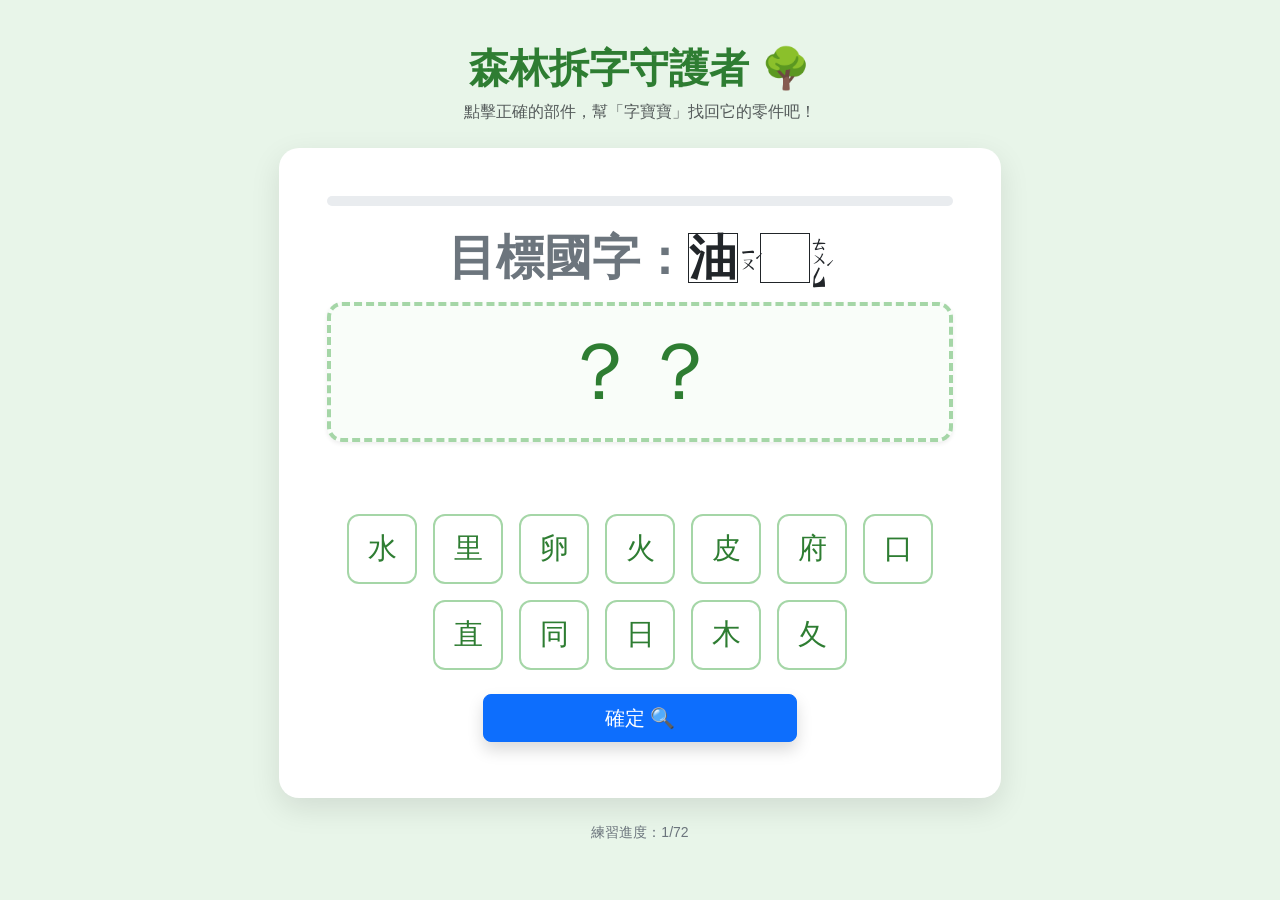
==== commit 84ec1579: "fixbug" ====
--- a/index.html
+++ b/index.html
@@ -128,14 +128,16 @@
                     目標國字：<span id="current-full-word" class="text-dark">?</span>
                 </div>
 
-                <div class="word-display-box mb-4 shadow-sm" id="display-area">?</div>
+                <div class="word-display-box mb-4 shadow-sm" id="display-area"></div>
                 
                 <div id="message" class="mb-3 text-success"></div>
 
-                <div class="d-flex flex-wrap justify-content-center gap-3 mb-4" id="options">
-                    </div>
+                <div class="d-flex flex-wrap justify-content-center gap-3 mb-4" id="options"></div>
 
                 <div class="d-grid gap-2 col-8 col-md-6 mx-auto">
+                    <button id="submit-btn" class="btn btn-primary btn-lg shadow mb-2" onclick="submitAnswer()">
+                        確定 🔍
+                    </button>
                     <button id="next-btn" class="btn btn-success btn-lg shadow" onclick="nextLevel()" style="display: none;">
                         下一個關卡 ✨
                     </button>
@@ -156,61 +158,117 @@
 		document.querySelector("#progress-tot").textContent = quizData.length;
 
         let currentIdx = 0;
-        let foundParts = [];
-
+        let userAnswers = [];
+
+// 初始化關卡
         function initLevel() {
 		    document.querySelector("#progress-text").textContent = currentIdx+1;
             const data = quizData[currentIdx];
 			let full_word = data.vocab.map((v)=>{return '<ruby><span>'+v.text+'</span><rt>'+v.bopomo+'</rt>'+'</ruby>'}).join('').replace(data.word,'　');
             document.getElementById('current-full-word').innerHTML = full_word;
 			
-            document.getElementById('display-area').innerText = "";
             document.getElementById('message').innerText = "";
             document.getElementById('next-btn').style.display = "none";
-            foundParts = [];
+            document.getElementById('submit-btn').style.display = "inline-block";
+            
+            // 根據正確答案的長度，初始化空白陣列（例如：三個部件就是 ["", "", ""]）
+            userAnswers = new Array(data.parts.length).fill("");
+            renderSlots();
             
             // 產生選項（包含正確與干擾項）
             const optionsDiv = document.getElementById('options');
             optionsDiv.innerHTML = "";
             
-            // 混合所有部件作為選項
             let allOptions = ["木","同","爪","巴","衤","刀","一","自","夊","月","覀","女","耳","又","扌","台","肖","礻","曲","豆","戶","尚","手","辛","瓜","金","甫","立","里","氵","九","復","亞","𥫗","方","𠂉","矢","艹","心","予","卯","斤","貝","山","甲","𧾷","八","亻","歹","刂","門","王","石","古","周","隹","朔","土","㇀","田","ㄦ","ㄙ","龜","火","罒","勹","虫","戈","府","肉","糹","言","弓","冫","水","阝","市","虍","胃","黍","占","夜","呆","士","寸","ㄇ","攴","夂","丰","辶","𤣩","求","上","小","魚","白","卵","二","人","帚","也","因","幸","卩","分","皿","直","宀","十","見","、","日","共","氺","生","皮","品","乛","工","口","菐","車"];
 			
-			// 總button數 = 12
 			let tot_buttons = 12;
-			// 隨機抽取干擾數
 			let random_options = allOptions.filter(x=>!data.parts.includes(x)).sort(() => Math.random() - 0.5).slice(0,tot_buttons-data.parts.length);
-			
 			let show_options = [...random_options, ...data.parts].sort(() => Math.random() - 0.5);
-			
 
             show_options.forEach(p => {
                 const btn = document.createElement('button');
                 btn.className = 'option-btn';
                 btn.innerText = p;
-                btn.onclick = () => checkPart(p, btn);
+                // 改為呼叫 addPart，且不傳送按鈕 DOM 以免進行外觀回饋
+                btn.onclick = () => addPart(p);
                 optionsDiv.appendChild(btn);
             });
-        }
-
-        function checkPart(p, btn) {
+
+            // 更新上方進度條
+            let progressPercent = (currentIdx / quizData.length) * 100;
+            document.getElementById('game-progress').style.width = progressPercent + '%';
+        }
+
+
+// 渲染 `#display-area` 內的格子
+        function renderSlots() {
+            const displayArea = document.getElementById('display-area');
+            displayArea.innerHTML = "";
+
+            userAnswers.forEach((part, index) => {
+                const slot = document.createElement('div');
+                if (part === "") {
+                    slot.className = 'component-slot';
+                    slot.innerText = "？"; // 空格子顯示問號提示
+                } else {
+                    slot.className = 'component-slot filled';
+                    slot.innerText = part;
+                    // 如果格子有部件，點擊則觸發刪除
+                    slot.onclick = () => removePart(index);
+                }
+                displayArea.appendChild(slot);
+            });
+        }
+
+        // 點擊部件按鈕：將部件填入第一個找到的空位
+        function addPart(p) {
+            const emptyIndex = userAnswers.indexOf("");
+            if (emptyIndex !== -1) {
+                userAnswers[emptyIndex] = p;
+                renderSlots();
+                document.getElementById('message').innerText = ""; // 清除先前的錯誤訊息
+            }
+        }
+
+        // 點擊顯示區格子：刪除該格子的部件
+        function removePart(index) {
+            userAnswers[index] = "";
+            renderSlots();
+            document.getElementById('message').innerText = ""; // 清除先前的錯誤訊息
+        }
+
+        // 點擊「確定」按鈕：驗證答案
+        function submitAnswer() {
             const data = quizData[currentIdx];
-            // 檢查點擊的部件是否在正確清單中，且尚未被找齊次數
-            const targetCount = data.parts.filter(x => x === p).length;
-            const currentCount = foundParts.filter(x => x === p).length;
-
-            if (data.parts.includes(p) && currentCount < targetCount) {
-                foundParts.push(p);
-                btn.classList.add('correct');
-                document.getElementById('display-area').innerText = foundParts.join(" + ");
+
+            // 檢查是否還有格子沒填滿
+            if (userAnswers.includes("")) {
+                document.getElementById('message').innerText = "請先把格子都填滿再檢查喔！🌱";
+                return;
+            }
+
+            // 將使用者答案與標準答案各自排序後比對（不限輸入順序）
+            const sortedUser = [...userAnswers].sort();
+            const sortedTarget = [...data.parts].sort();
+
+            let isCorrect = true;
+            for (let i = 0; i < sortedTarget.length; i++) {
+                if (sortedUser[i] !== sortedTarget[i]) {
+                    isCorrect = false;
+                    break;
+                }
+            }
+
+            if (isCorrect) {
+                document.getElementById('message').innerText = "太棒了！守護成功！✨";
+                document.getElementById('next-btn').style.display = "inline-block";
+                document.getElementById('submit-btn').style.display = "none";
                 
-                if (foundParts.length === data.parts.length) {
-                    document.getElementById('message').innerText = "太棒了！守護成功！✨";
-                    document.getElementById('next-btn').style.display = "inline-block";
-                }
+                // 更新進度條至完成當前關卡
+                let progressPercent = ((currentIdx + 1) / quizData.length) * 100;
+                document.getElementById('game-progress').style.width = progressPercent + '%';
             } else {
-                document.getElementById('message').innerText = "再試試看喔，你可以的！🌱";
-                setTimeout(() => { document.getElementById('message').innerText = ""; }, 1500);
+                document.getElementById('message').innerText = "再試試看喔，零件好像裝錯了！🧩";
             }
         }
 
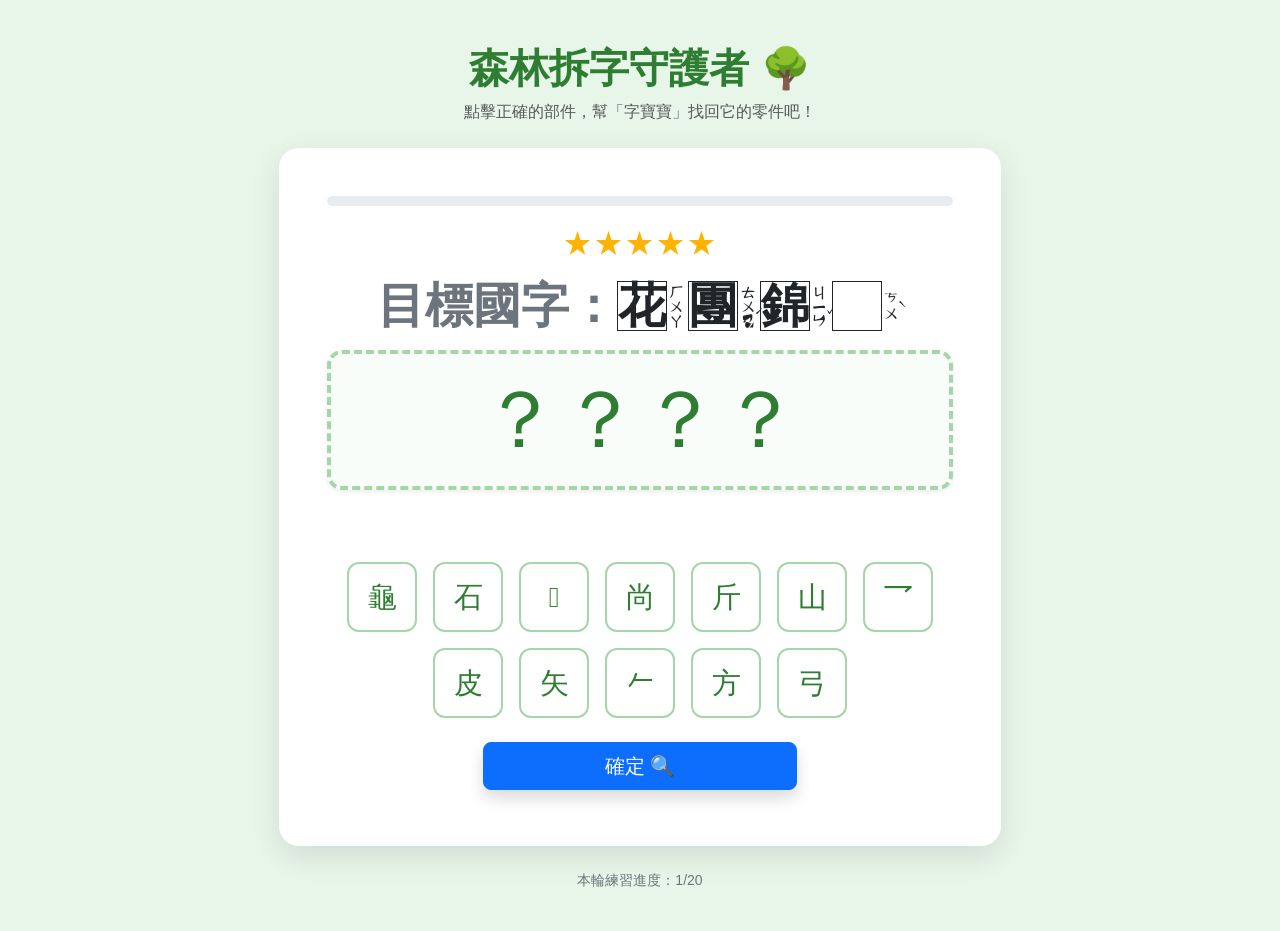
==== commit 825c0b41: "new features" ====
--- a/index.html
+++ b/index.html
@@ -105,6 +105,21 @@
 			border: 1px solid;
 		}
 		
+		/* 答對後回填目標字的專屬綠色樣式 */
+        .correct-fill-text {
+            color: var(--forest-green);
+            font-weight: 900;
+        }
+
+        /* 星星標籤樣式 */
+        .star-badge {
+            font-size: 1.8rem;
+            color: #ffb300;
+            letter-spacing: 2px;
+            display: block;
+            margin-bottom: 5px;
+        }
+		
 		@font-face {
 			font-family: "Bopomofo";
 			src: url("font/bopomofo.woff2") format("woff2"), url("font/bopomofo.woff") format("woff");
@@ -124,6 +139,8 @@
                     <div id="game-progress" class="progress-bar bg-success" role="progressbar" style="width: 0%"></div>
                 </div>
 
+                <div id="star-area" class="star-badge"></div>
+
                 <div class="mb-2 text-secondary fw-bold"  style="font-size: 3rem;">
                     目標國字：<span id="current-full-word" class="text-dark">?</span>
                 </div>
@@ -144,7 +161,7 @@
                 </div>
             </div>
 
-            <p class="mt-4 text-secondary small">練習進度：<span id="progress-text">0</span>/<span id="progress-tot">0</span></p>
+            <p class="mt-4 text-secondary small">本輪練習進度：<span id="progress-text">0</span>/<span id="progress-tot">0</span></p>
         </div>
     </div>
 </div>
@@ -153,17 +170,129 @@
 
     <script>
         // 設定題目：國字與對應的部件
-        const quizData = [{"word":"桐","parts":["木","同"],"vocab":[{"text":"油","bopomo":"ㄧㄡˊ"},{"text":"桐","bopomo":"ㄊㄨㄥˊ"}]},{"word":"爬","parts":["爪","巴"],"vocab":[{"text":"爬","bopomo":"ㄆㄚˊ"},{"text":"樹","bopomo":"ㄕㄨˋ"}]},{"word":"初","parts":["衤","刀"],"vocab":[{"text":"初","bopomo":"ㄔㄨ"},{"text":"夏","bopomo":"ㄒㄧㄚˋ"}]},{"word":"夏","parts":["一","自","夊"],"vocab":[{"text":"夏","bopomo":"ㄒㄧㄚˋ"},{"text":"令","bopomo":"ㄌㄧㄥˋ"},{"text":"營","bopomo":"ㄧㄥˊ"}]},{"word":"腰","parts":["月","覀","女"],"vocab":[{"text":"山","bopomo":"ㄕㄢ"},{"text":"腰","bopomo":"ㄧㄠ"}]},{"word":"取","parts":["耳","又"],"vocab":[{"text":"取","bopomo":"ㄑㄩˇ"},{"text":"名","bopomo":"ㄇㄧㄥˊ"}]},{"word":"抬","parts":["扌","台"],"vocab":[{"text":"抬","bopomo":"ㄊㄞˊ"},{"text":"頭","bopomo":"ㄊㄡˊ"}]},{"word":"梢","parts":["木","肖"],"vocab":[{"text":"樹","bopomo":"ㄕㄨˋ"},{"text":"梢","bopomo":"ㄕㄠ"}]},{"word":"禮","parts":["礻","曲","豆"],"vocab":[{"text":"禮","bopomo":"ㄌㄧˇ"},{"text":"服","bopomo":"ㄈㄨˊ"}]},{"word":"肩","parts":["戶","月"],"vocab":[{"text":"肩","bopomo":"ㄐㄧㄢ"},{"text":"頭","bopomo":"ㄊㄡˊ"}]},{"word":"掌","parts":["尚","手"],"vocab":[{"text":"巴","bopomo":"ㄅㄚ"},{"text":"掌","bopomo":"ㄓㄤˇ"}]},{"word":"瓣","parts":["辛","瓜","辛"],"vocab":[{"text":"花","bopomo":"ㄏㄨㄚ"},{"text":"瓣","bopomo":"ㄅㄢˋ"}]},{"word":"鋪","parts":["金","甫"],"vocab":[{"text":"鋪","bopomo":"ㄆㄨ"},{"text":"路","bopomo":"ㄌㄨˋ"}]},{"word":"童","parts":["立","里"],"vocab":[{"text":"童","bopomo":"ㄊㄨㄥˊ"},{"text":"話","bopomo":"ㄏㄨㄚˋ"}]},{"word":"染","parts":["氵","九","木"],"vocab":[{"text":"染","bopomo":"ㄖㄢˇ"},{"text":"布","bopomo":"ㄅㄨˋ"}]},{"word":"覆","parts":["覀","復"],"vocab":[{"text":"覆","bopomo":"ㄈㄨˋ"},{"text":"蓋","bopomo":"ㄍㄞˋ"}]},{"word":"椏","parts":["木","亞"],"vocab":[{"text":"枝","bopomo":"ㄓ"},{"text":"椏","bopomo":"ㄧㄚ"}]},{"word":"簇","parts":["𥫗","方","𠂉","矢"],"vocab":[{"text":"花","bopomo":"ㄏㄨㄚ"},{"text":"團","bopomo":"ㄊㄨㄢˊ"},{"text":"錦","bopomo":"ㄐㄧㄣˇ"},{"text":"簇","bopomo":"ㄘㄨˋ"}]},{"word":"蕊","parts":["艹","心","心","心"],"vocab":[{"text":"花","bopomo":"ㄏㄨㄚ"},{"text":"蕊","bopomo":"ㄖㄨㄟˇ"}]},{"word":"野","parts":["里","予"],"vocab":[{"text":"野","bopomo":"ㄧㄝˇ"},{"text":"外","bopomo":"ㄨㄞˋ"}]},{"word":"柳","parts":["木","卯"],"vocab":[{"text":"野","bopomo":"ㄧㄝˇ"},{"text":"柳","bopomo":"ㄌㄧㄡˇ"}]},{"word":"質","parts":["斤","斤","貝"],"vocab":[{"text":"地","bopomo":"ㄉㄧˋ"},{"text":"質","bopomo":"ㄓˊ"}]},{"word":"岬","parts":["山","甲"],"vocab":[{"text":"海","bopomo":"ㄏㄞˇ"},{"text":"岬","bopomo":"ㄐㄧㄚˇ"}]},{"word":"趴","parts":["𧾷","八"],"vocab":[{"text":"趴","bopomo":"ㄆㄚ"},{"text":"下","bopomo":"ㄒㄧㄚˋ"}]},{"word":"仙","parts":["亻","山"],"vocab":[{"text":"仙","bopomo":"ㄒㄧㄢ"},{"text":"女","bopomo":"ㄋㄩˇ"}]},{"word":"列","parts":["歹","刂"],"vocab":[{"text":"排","bopomo":"ㄆㄞˊ"},{"text":"列","bopomo":"ㄌㄧㄝˋ"}]},{"word":"潤","parts":["氵","門","王"],"vocab":[{"text":"圓","bopomo":"ㄩㄢˊ"},{"text":"潤","bopomo":"ㄖㄨㄣˋ"}]},{"word":"岩","parts":["山","石"],"vocab":[{"text":"岩","bopomo":"ㄧㄢˊ"},{"text":"石","bopomo":"ㄕˊ"}]},{"word":"菇","parts":["艹","女","古"],"vocab":[{"text":"香","bopomo":"ㄒㄧㄤ"},{"text":"菇","bopomo":"ㄍㄨ"}]},{"word":"豆","parts":["豆"],"vocab":[{"text":"紅","bopomo":"ㄏㄨㄥˊ"},{"text":"豆","bopomo":"ㄉㄡˋ"}]},{"word":"雕","parts":["周","隹"],"vocab":[{"text":"木","bopomo":"ㄇㄨˋ"},{"text":"雕","bopomo":"ㄉㄧㄠ"}]},{"word":"塑","parts":["朔","土"],"vocab":[{"text":"雕","bopomo":"ㄉㄧㄠ"},{"text":"塑","bopomo":"ㄙㄨˋ"}]},{"word":"鬼","parts":["㇀","田","ㄦ","ㄙ"],"vocab":[{"text":"鬼","bopomo":"ㄍㄨㄟˇ"},{"text":"斧","bopomo":"ㄈㄨˇ"},{"text":"神","bopomo":"ㄕㄣˊ"},{"text":"工","bopomo":"ㄍㄨㄥ"}]},{"word":"龜","parts":["龜"],"vocab":[{"text":"烏","bopomo":"ㄨ"},{"text":"龜","bopomo":"ㄍㄨㄟ"}]},{"word":"燭","parts":["火","罒","勹","虫"],"vocab":[{"text":"燭","bopomo":"ㄓㄨˊ"},{"text":"臺","bopomo":"ㄊㄞˊ"}]},{"word":"濺","parts":["氵","貝","戈","戈"],"vocab":[{"text":"濺","bopomo":"ㄐㄧㄢˋ"},{"text":"起","bopomo":"ㄑㄧˇ"},{"text":"水","bopomo":"ㄕㄨㄟˇ"},{"text":"珠","bopomo":"ㄓㄨ"}]},{"word":"腐","parts":["府","肉"],"vocab":[{"text":"豆","bopomo":"ㄉㄡˋ"},{"text":"腐","bopomo":"ㄈㄨˇ"}]},{"word":"灣","parts":["氵","糹","言","糹","弓"],"vocab":[{"text":"海","bopomo":"ㄏㄞˇ"},{"text":"灣","bopomo":"ㄨㄢ"}]},{"word":"冰","parts":["冫","水"],"vocab":[{"text":"浮","bopomo":"ㄈㄨˊ"},{"text":"冰","bopomo":"ㄅㄧㄥ"}]},{"word":"陸","parts":["阝","土","ㄦ","土"],"vocab":[{"text":"陸","bopomo":"ㄌㄨˋ"},{"text":"地","bopomo":"ㄉㄧˋ"}]},{"word":"肺","parts":["月","市"],"vocab":[{"text":"心","bopomo":"ㄒㄧㄣ"},{"text":"肺","bopomo":"ㄈㄟˋ"}]},{"word":"膚","parts":["虍","胃"],"vocab":[{"text":"皮","bopomo":"ㄆㄧˊ"},{"text":"膚","bopomo":"ㄈㄨ"}]},{"word":"黏","parts":["黍","占"],"vocab":[{"text":"黏","bopomo":"ㄋㄧㄢˊ"},{"text":"貼","bopomo":"ㄊㄧㄝ"}]},{"word":"液","parts":["氵","夜"],"vocab":[{"text":"液","bopomo":"ㄧㄝˋ"},{"text":"體","bopomo":"ㄊㄧˇ"}]},{"word":"保","parts":["亻","呆"],"vocab":[{"text":"保","bopomo":"ㄅㄠˇ"},{"text":"存","bopomo":"ㄘㄨㄣˊ"}]},{"word":"持","parts":["手","士","寸"],"vocab":[{"text":"維","bopomo":"ㄨㄟˊ"},{"text":"持","bopomo":"ㄔˊ"}]},{"word":"敵","parts":["立","ㄇ","古","攴"],"vocab":[{"text":"敵","bopomo":"ㄉㄧˊ"},{"text":"人","bopomo":"ㄖㄣˊ"}]},{"word":"縫","parts":["糹","夂","丰","辶"],"vocab":[{"text":"門","bopomo":"ㄇㄣˊ"},{"text":"縫","bopomo":"ㄈㄥˋ"}]},{"word":"伐","parts":["亻","戈"],"vocab":[{"text":"砍","bopomo":"ㄎㄢˇ"},{"text":"伐","bopomo":"ㄈㄚ"}]},{"word":"球","parts":["𤣩","求"],"vocab":[{"text":"地","bopomo":"ㄉㄧˋ"},{"text":"球","bopomo":"ㄑㄧㄡˊ"}]},{"word":"椒","parts":["木","上","小","又"],"vocab":[{"text":"山","bopomo":"ㄕㄢ"},{"text":"椒","bopomo":"ㄐㄧㄠ"},{"text":"魚","bopomo":"ㄩˊ"}]},{"word":"鰓","parts":["魚","田","心"],"vocab":[{"text":"魚","bopomo":"ㄩˊ"},{"text":"鰓","bopomo":"ㄙㄞ"}]},{"word":"隙","parts":["阝","小","白","小"],"vocab":[{"text":"孔","bopomo":"ㄎㄨㄥˇ"},{"text":"隙","bopomo":"ㄒㄧˋ"}]},{"word":"卵","parts":["卵"],"vocab":[{"text":"魚","bopomo":"ㄩˊ"},{"text":"卵","bopomo":"ㄌㄨㄢˇ"}]},{"word":"漁","parts":["氵","魚"],"vocab":[{"text":"漁","bopomo":"ㄩˊ"},{"text":"夫","bopomo":"ㄈㄨ"}]},{"word":"夫","parts":["二","人"],"vocab":[{"text":"夫","bopomo":"ㄈㄨ"},{"text":"婦","bopomo":"ㄈㄨˋ"}]},{"word":"婦","parts":["女","帚"],"vocab":[{"text":"夫","bopomo":"ㄈㄨ"},{"text":"婦","bopomo":"ㄈㄨˋ"}]},{"word":"拖","parts":["扌","𠂉","也"],"vocab":[{"text":"拖","bopomo":"ㄊㄨㄛ"},{"text":"拉","bopomo":"ㄌㄚ"}]},{"word":"求","parts":["求"],"vocab":[{"text":"請","bopomo":"ㄑㄧㄥˇ"},{"text":"求","bopomo":"ㄑㄧㄡˊ"}]},{"word":"恩","parts":["因","心"],"vocab":[{"text":"恩","bopomo":"ㄣ"},{"text":"情","bopomo":"ㄑㄧㄥˊ"}]},{"word":"報","parts":["幸","卩","又"],"vocab":[{"text":"回","bopomo":"ㄏㄨㄟˊ"},{"text":"報","bopomo":"ㄅㄠˋ"}]},{"word":"盆","parts":["分","皿"],"vocab":[{"text":"木","bopomo":"ㄇㄨˋ"},{"text":"盆","bopomo":"ㄆㄣˊ"}]},{"word":"值","parts":["亻","直"],"vocab":[{"text":"價","bopomo":"ㄐㄧㄚˋ"},{"text":"值","bopomo":"ㄓˊ"}]},{"word":"寬","parts":["宀","十","十","見","、"],"vocab":[{"text":"寬","bopomo":"ㄎㄨㄢ"},{"text":"大","bopomo":"ㄉㄚˋ"}]},{"word":"暴","parts":["日","共","氺"],"vocab":[{"text":"風","bopomo":"ㄈㄥ"},{"text":"暴","bopomo":"ㄅㄠˋ"}]},{"word":"聊","parts":["耳","卯"],"vocab":[{"text":"無","bopomo":"ㄨˊ"},{"text":"聊","bopomo":"ㄌㄧㄠˊ"}]},{"word":"隆","parts":["阝","夊","一","生"],"vocab":[{"text":"轟","bopomo":"ㄏㄨㄥ"},{"text":"隆","bopomo":"ㄌㄨㄥˊ"}]},{"word":"破","parts":["石","皮"],"vocab":[{"text":"破","bopomo":"ㄆㄛˋ"},{"text":"洞","bopomo":"ㄉㄨㄥˋ"}]},{"word":"藻","parts":["艹","氵","品","木"],"vocab":[{"text":"水","bopomo":"ㄕㄨㄟˇ"},{"text":"藻","bopomo":"ㄗㄠˇ"}]},{"word":"濤","parts":["水","士","乛","工","一","口","寸"],"vocab":[{"text":"波","bopomo":"ㄅㄛ"},{"text":"濤","bopomo":"ㄊㄠˊ"}]},{"word":"僕","parts":["亻","菐"],"vocab":[{"text":"僕","bopomo":"ㄆㄨˊ"},{"text":"人","bopomo":"ㄖㄣˊ"}]},{"word":"轟","parts":["車","車","車"],"vocab":[{"text":"轟","bopomo":"ㄏㄨㄥ"},{"text":"隆","bopomo":"ㄌㄨㄥˊ"}]}];
-		
-		document.querySelector("#progress-tot").textContent = quizData.length;
-
+        const rawQuizData = [{"word":"桐","parts":["木","同"],"vocab":[{"text":"油","bopomo":"ㄧㄡˊ"},{"text":"桐","bopomo":"ㄊㄨㄥˊ"}]},{"word":"爬","parts":["爪","巴"],"vocab":[{"text":"爬","bopomo":"ㄆㄚˊ"},{"text":"樹","bopomo":"ㄕㄨˋ"}]},{"word":"初","parts":["衤","刀"],"vocab":[{"text":"初","bopomo":"ㄔㄨ"},{"text":"夏","bopomo":"ㄒㄧㄚˋ"}]},{"word":"夏","parts":["一","自","夊"],"vocab":[{"text":"夏","bopomo":"ㄒㄧㄚˋ"},{"text":"令","bopomo":"ㄌㄧㄥˋ"},{"text":"營","bopomo":"ㄧㄥˊ"}]},{"word":"腰","parts":["月","覀","女"],"vocab":[{"text":"山","bopomo":"ㄕㄢ"},{"text":"腰","bopomo":"ㄧㄠ"}]},{"word":"取","parts":["耳","又"],"vocab":[{"text":"取","bopomo":"ㄑㄩˇ"},{"text":"名","bopomo":"ㄇㄧㄥˊ"}]},{"word":"抬","parts":["扌","台"],"vocab":[{"text":"抬","bopomo":"ㄊㄞˊ"},{"text":"頭","bopomo":"ㄊㄡˊ"}]},{"word":"梢","parts":["木","肖"],"vocab":[{"text":"樹","bopomo":"ㄕㄨˋ"},{"text":"梢","bopomo":"ㄕㄠ"}]},{"word":"禮","parts":["礻","曲","豆"],"vocab":[{"text":"禮","bopomo":"ㄌㄧˇ"},{"text":"服","bopomo":"ㄈㄨˊ"}]},{"word":"肩","parts":["戶","月"],"vocab":[{"text":"肩","bopomo":"ㄐㄧㄢ"},{"text":"頭","bopomo":"ㄊㄡˊ"}]},{"word":"掌","parts":["尚","手"],"vocab":[{"text":"巴","bopomo":"ㄅㄚ"},{"text":"掌","bopomo":"ㄓㄤˇ"}]},{"word":"瓣","parts":["辛","瓜","辛"],"vocab":[{"text":"花","bopomo":"ㄏㄨㄚ"},{"text":"瓣","bopomo":"ㄅㄢˋ"}]},{"word":"鋪","parts":["金","甫"],"vocab":[{"text":"鋪","bopomo":"ㄆㄨ"},{"text":"路","bopomo":"ㄌㄨˋ"}]},{"word":"童","parts":["立","里"],"vocab":[{"text":"童","bopomo":"ㄊㄨㄥˊ"},{"text":"話","bopomo":"ㄏㄨㄚˋ"}]},{"word":"染","parts":["氵","九","木"],"vocab":[{"text":"染","bopomo":"ㄖㄢˇ"},{"text":"布","bopomo":"ㄅㄨˋ"}]},{"word":"覆","parts":["覀","復"],"vocab":[{"text":"覆","bopomo":"ㄈㄨˋ"},{"text":"蓋","bopomo":"ㄍㄞˋ"}]},{"word":"椏","parts":["木","亞"],"vocab":[{"text":"枝","bopomo":"ㄓ"},{"text":"椏","bopomo":"ㄧㄚ"}]},{"word":"簇","parts":["𥫗","方","𠂉","矢"],"vocab":[{"text":"花","bopomo":"ㄏㄨㄚ"},{"text":"團","bopomo":"ㄊㄨㄢˊ"},{"text":"錦","bopomo":"ㄐㄧㄣˇ"},{"text":"簇","bopomo":"ㄘㄨˋ"}]},{"word":"蕊","parts":["艹","心","心","心"],"vocab":[{"text":"花","bopomo":"ㄏㄨㄚ"},{"text":"蕊","bopomo":"ㄖㄨㄟˇ"}]},{"word":"野","parts":["里","予"],"vocab":[{"text":"野","bopomo":"ㄧㄝˇ"},{"text":"外","bopomo":"ㄨㄞˋ"}]},{"word":"柳","parts":["木","卯"],"vocab":[{"text":"野","bopomo":"ㄧㄝˇ"},{"text":"柳","bopomo":"ㄌㄧㄡˇ"}]},{"word":"質","parts":["斤","斤","貝"],"vocab":[{"text":"地","bopomo":"ㄉㄧˋ"},{"text":"質","bopomo":"ㄓˊ"}]},{"word":"岬","parts":["山","甲"],"vocab":[{"text":"海","bopomo":"ㄏㄞˇ"},{"text":"岬","bopomo":"ㄐㄧㄚˇ"}]},{"word":"趴","parts":["𧾷","八"],"vocab":[{"text":"趴","bopomo":"ㄆㄚ"},{"text":"下","bopomo":"ㄒㄧㄚˋ"}]},{"word":"仙","parts":["亻","山"],"vocab":[{"text":"仙","bopomo":"ㄒㄧㄢ"},{"text":"女","bopomo":"ㄋㄩˇ"}]},{"word":"列","parts":["歹","刂"],"vocab":[{"text":"排","bopomo":"ㄆㄞˊ"},{"text":"列","bopomo":"ㄌㄧㄝˋ"}]},{"word":"潤","parts":["氵","門","王"],"vocab":[{"text":"圓","bopomo":"ㄩㄢˊ"},{"text":"潤","bopomo":"ㄖㄨㄣˋ"}]},{"word":"岩","parts":["山","石"],"vocab":[{"text":"岩","bopomo":"ㄧㄢˊ"},{"text":"石","bopomo":"ㄕˊ"}]},{"word":"菇","parts":["艹","女","古"],"vocab":[{"text":"香","bopomo":"ㄒㄧㄤ"},{"text":"菇","bopomo":"ㄍㄨ"}]},{"word":"豆","parts":["豆"],"vocab":[{"text":"紅","bopomo":"ㄏㄨㄥˊ"},{"text":"豆","bopomo":"ㄉㄡˋ"}]},{"word":"雕","parts":["周","隹"],"vocab":[{"text":"木","bopomo":"ㄇㄨˋ"},{"text":"雕","bopomo":"ㄉㄧㄠ"}]},{"word":"塑","parts":["朔","土"],"vocab":[{"text":"雕","bopomo":"ㄉㄧㄠ"},{"text":"塑","bopomo":"ㄙㄨˋ"}]},{"word":"鬼","parts":["㇀","田","ㄦ","ㄙ"],"vocab":[{"text":"鬼","bopomo":"ㄍㄨㄟˇ"},{"text":"斧","bopomo":"ㄈㄨˇ"},{"text":"神","bopomo":"ㄕㄣˊ"},{"text":"工","bopomo":"ㄍㄨㄥ"}]},{"word":"龜","parts":["龜"],"vocab":[{"text":"烏","bopomo":"ㄨ"},{"text":"龜","bopomo":"ㄍㄨㄟ"}]},{"word":"燭","parts":["火","罒","勹","虫"],"vocab":[{"text":"燭","bopomo":"ㄓㄨˊ"},{"text":"臺","bopomo":"ㄊㄞˊ"}]},{"word":"濺","parts":["氵","貝","戈","戈"],"vocab":[{"text":"濺","bopomo":"ㄐㄧㄢˋ"},{"text":"起","bopomo":"ㄑㄧˇ"},{"text":"水","bopomo":"ㄕㄨㄟˇ"},{"text":"珠","bopomo":"ㄓㄨ"}]},{"word":"腐","parts":["府","肉"],"vocab":[{"text":"豆","bopomo":"ㄉㄡˋ"},{"text":"腐","bopomo":"ㄈㄨˇ"}]},{"word":"灣","parts":["氵","糹","言","糹","弓"],"vocab":[{"text":"海","bopomo":"ㄏㄞˇ"},{"text":"灣","bopomo":"ㄨㄢ"}]},{"word":"冰","parts":["冫","水"],"vocab":[{"text":"浮","bopomo":"ㄈㄨˊ"},{"text":"冰","bopomo":"ㄅㄧㄥ"}]},{"word":"陸","parts":["阝","土","ㄦ","土"],"vocab":[{"text":"陸","bopomo":"ㄌㄨˋ"},{"text":"地","bopomo":"ㄉㄧˋ"}]},{"word":"肺","parts":["月","市"],"vocab":[{"text":"心","bopomo":"ㄒㄧㄣ"},{"text":"肺","bopomo":"ㄈㄟˋ"}]},{"word":"膚","parts":["虍","胃"],"vocab":[{"text":"皮","bopomo":"ㄆㄧˊ"},{"text":"膚","bopomo":"ㄈㄨ"}]},{"word":"黏","parts":["黍","占"],"vocab":[{"text":"黏","bopomo":"ㄋㄧㄢˊ"},{"text":"貼","bopomo":"ㄊㄧㄝ"}]},{"word":"液","parts":["氵","夜"],"vocab":[{"text":"液","bopomo":"ㄧㄝˋ"},{"text":"體","bopomo":"ㄊㄧˇ"}]},{"word":"保","parts":["亻","呆"],"vocab":[{"text":"保","bopomo":"ㄅㄠˇ"},{"text":"存","bopomo":"ㄘㄨㄣˊ"}]},{"word":"持","parts":["手","士","寸"],"vocab":[{"text":"維","bopomo":"ㄨㄟˊ"},{"text":"持","bopomo":"ㄔˊ"}]},{"word":"敵","parts":["立","ㄇ","古","攴"],"vocab":[{"text":"敵","bopomo":"ㄉㄧˊ"},{"text":"人","bopomo":"ㄖㄣˊ"}]},{"word":"縫","parts":["糹","夂","丰","辶"],"vocab":[{"text":"門","bopomo":"ㄇㄣˊ"},{"text":"縫","bopomo":"ㄈㄥˋ"}]},{"word":"伐","parts":["亻","戈"],"vocab":[{"text":"砍","bopomo":"ㄎㄢˇ"},{"text":"伐","bopomo":"ㄈㄚ"}]},{"word":"球","parts":["𤣩","求"],"vocab":[{"text":"地","bopomo":"ㄉㄧˋ"},{"text":"球","bopomo":"ㄑㄧㄡˊ"}]},{"word":"椒","parts":["木","上","小","又"],"vocab":[{"text":"山","bopomo":"ㄕㄢ"},{"text":"椒","bopomo":"ㄐㄧㄠ"},{"text":"魚","bopomo":"ㄩˊ"}]},{"word":"鰓","parts":["魚","田","心"],"vocab":[{"text":"魚","bopomo":"ㄩˊ"},{"text":"鰓","bopomo":"ㄙㄞ"}]},{"word":"隙","parts":["阝","小","白","小"],"vocab":[{"text":"孔","bopomo":"ㄎㄨㄥˇ"},{"text":"隙","bopomo":"ㄒㄧˋ"}]},{"word":"卵","parts":["卵"],"vocab":[{"text":"魚","bopomo":"ㄩˊ"},{"text":"卵","bopomo":"ㄌㄨㄢˇ"}]},{"word":"漁","parts":["氵","魚"],"vocab":[{"text":"漁","bopomo":"ㄩˊ"},{"text":"夫","bopomo":"ㄈㄨ"}]},{"word":"夫","parts":["二","人"],"vocab":[{"text":"夫","bopomo":"ㄈㄨ"},{"text":"婦","bopomo":"ㄈㄨˋ"}]},{"word":"婦","parts":["女","帚"],"vocab":[{"text":"夫","bopomo":"ㄈㄨ"},{"text":"婦","bopomo":"ㄈㄨˋ"}]},{"word":"拖","parts":["扌","𠂉","也"],"vocab":[{"text":"拖","bopomo":"ㄊㄨㄛ"},{"text":"拉","bopomo":"ㄌㄚ"}]},{"word":"求","parts":["求"],"vocab":[{"text":"請","bopomo":"ㄑㄧㄥˇ"},{"text":"求","bopomo":"ㄑㄧㄡˊ"}]},{"word":"恩","parts":["因","心"],"vocab":[{"text":"恩","bopomo":"ㄣ"},{"text":"情","bopomo":"ㄑㄧㄥˊ"}]},{"word":"報","parts":["幸","卩","又"],"vocab":[{"text":"回","bopomo":"ㄏㄨㄟˊ"},{"text":"報","bopomo":"ㄅㄠˋ"}]},{"word":"盆","parts":["分","皿"],"vocab":[{"text":"木","bopomo":"ㄇㄨˋ"},{"text":"盆","bopomo":"ㄆㄣˊ"}]},{"word":"值","parts":["亻","直"],"vocab":[{"text":"價","bopomo":"ㄐㄧㄚˋ"},{"text":"值","bopomo":"ㄓˊ"}]},{"word":"寬","parts":["宀","十","十","見","、"],"vocab":[{"text":"寬","bopomo":"ㄎㄨㄢ"},{"text":"大","bopomo":"ㄉㄚˋ"}]},{"word":"暴","parts":["日","共","氺"],"vocab":[{"text":"風","bopomo":"ㄈㄥ"},{"text":"暴","bopomo":"ㄅㄠˋ"}]},{"word":"聊","parts":["耳","卯"],"vocab":[{"text":"無","bopomo":"ㄨˊ"},{"text":"聊","bopomo":"ㄌㄧㄠˊ"}]},{"word":"隆","parts":["阝","夊","一","生"],"vocab":[{"text":"轟","bopomo":"ㄏㄨㄥ"},{"text":"隆","bopomo":"ㄌㄨㄥˊ"}]},{"word":"破","parts":["石","皮"],"vocab":[{"text":"破","bopomo":"ㄆㄛˋ"},{"text":"洞","bopomo":"ㄉㄨㄥˋ"}]},{"word":"藻","parts":["艹","氵","品","木"],"vocab":[{"text":"水","bopomo":"ㄕㄨㄟˇ"},{"text":"藻","bopomo":"ㄗㄠˇ"}]},{"word":"濤","parts":["水","士","乛","工","一","口","寸"],"vocab":[{"text":"波","bopomo":"ㄅㄛ"},{"text":"濤","bopomo":"ㄊㄠˊ"}]},{"word":"僕","parts":["亻","菐"],"vocab":[{"text":"僕","bopomo":"ㄆㄨˊ"},{"text":"人","bopomo":"ㄖㄣˊ"}]},{"word":"轟","parts":["車","車","車"],"vocab":[{"text":"轟","bopomo":"ㄏㄨㄥ"},{"text":"隆","bopomo":"ㄌㄨㄥˊ"}]}];
+		
+
+
+        let quizData = []; // 本輪抽選出的 20 題
         let currentIdx = 0;
         let userAnswers = [];
+        let db = null;
+
+		// 1. 初始化 IndexedDB
+        function initDB() {
+            return new Promise((resolve, reject) => {
+                const request = indexedDB.open("ForestWordDB", 1);
+                
+                request.onupgradeneeded = function(e) {
+                    const dbInstance = e.target.result;
+                    if (!dbInstance.objectStoreNames.contains("wordProgress")) {
+                        dbInstance.createObjectStore("wordProgress", { keyPath: "word" });
+                    }
+                };
+
+                request.onsuccess = function(e) {
+                    db = e.target.result;
+                    resolve();
+                };
+
+                request.onerror = function(e) {
+                    console.error("IndexedDB 開啟失敗", e);
+                    reject();
+                };
+            });
+        }
+		
+		// 2. 取得某個字的答對次數
+        function getWordCount(word) {
+            return new Promise((resolve) => {
+                const transaction = db.transaction(["wordProgress"], "readonly");
+                const store = transaction.objectStore(["wordProgress"]);
+                const request = store.get(word);
+                request.onsuccess = function(e) {
+                    if (e.target.result) {
+                        resolve(e.target.result.count || 0);
+                    } else {
+                        resolve(0);
+                    }
+                };
+                request.onerror = function() {
+                    resolve(0);
+                };
+            });
+        }
+
+        // 3. 更新某個字的答對次數 (isCorrect為true則+1，最高5；false則清零)
+        function updateWordCount(word, isCorrect) {
+            return new Promise((resolve) => {
+                const transaction = db.transaction(["wordProgress"], "readwrite");
+                const store = transaction.objectStore(["wordProgress"]);
+                const request = store.get(word);
+
+                request.onsuccess = function(e) {
+                    let data = e.target.result || { word: word, count: 0 };
+                    if (isCorrect) {
+                        data.count = Math.min(5, data.count + 1);
+                    } else {
+                        data.count = 0;
+                    }
+                    store.put(data);
+                    resolve(data.count);
+                };
+            });
+        }
+
+        // 4. 加權抽選 20 個字建立當前輪次題庫
+        async function generateQuizSession() {
+            let listWithWeights = [];
+            
+            // 讀取所有字的目前次數並計算權重
+            for (let item of rawQuizData) {
+                const count = await getWordCount(item.word);
+                let weight = 5; // 預設 0 次為 5
+                if (count === 1) weight = 4;
+                else if (count === 2) weight = 3;
+                else if (count === 3) weight = 2;
+                else if (count === 4) weight = 1;
+                else if (count === 5) weight = 0.1; // 5次最低
+                
+                listWithWeights.push({ item: item, weight: weight });
+            }
+
+            // 根據加權比例隨機抽取 20 題
+            let selected = [];
+            const targetCount = Math.min(20, rawQuizData.length);
+
+            while (selected.length < targetCount && listWithWeights.length > 0) {
+                let totalWeight = listWithWeights.reduce((sum, el) => sum + el.weight, 0);
+                let randomNum = Math.random() * totalWeight;
+                let currentSum = 0;
+                
+                for (let i = 0; i < listWithWeights.length; i++) {
+                    currentSum += listWithWeights[i].weight;
+                    if (randomNum <= currentSum) {
+                        selected.push(listWithWeights[i].item);
+                        listWithWeights.splice(i, 1); // 避免重複抽取
+                        break;
+                    }
+                }
+            }
+
+            quizData = selected;
+            document.querySelector("#progress-tot").textContent = quizData.length;
+        }
 
 // 初始化關卡
-        function initLevel() {
-		    document.querySelector("#progress-text").textContent = currentIdx+1;
+        async function initLevel() {
+            if (quizData.length === 0) return;
+            
+		    document.querySelector("#progress-text").textContent = currentIdx + 1;
             const data = quizData[currentIdx];
+            
+            // 呈現星星進度
+            const currentCount = await getWordCount(data.word);
+            renderStars(currentCount);
+
 			let full_word = data.vocab.map((v)=>{return '<ruby><span>'+v.text+'</span><rt>'+v.bopomo+'</rt>'+'</ruby>'}).join('').replace(data.word,'　');
             document.getElementById('current-full-word').innerHTML = full_word;
 			
@@ -171,36 +300,51 @@
             document.getElementById('next-btn').style.display = "none";
             document.getElementById('submit-btn').style.display = "inline-block";
             
-            // 根據正確答案的長度，初始化空白陣列（例如：三個部件就是 ["", "", ""]）
             userAnswers = new Array(data.parts.length).fill("");
             renderSlots();
             
-            // 產生選項（包含正確與干擾項）
+            // 產生選項
             const optionsDiv = document.getElementById('options');
             optionsDiv.innerHTML = "";
             
             let allOptions = ["木","同","爪","巴","衤","刀","一","自","夊","月","覀","女","耳","又","扌","台","肖","礻","曲","豆","戶","尚","手","辛","瓜","金","甫","立","里","氵","九","復","亞","𥫗","方","𠂉","矢","艹","心","予","卯","斤","貝","山","甲","𧾷","八","亻","歹","刂","門","王","石","古","周","隹","朔","土","㇀","田","ㄦ","ㄙ","龜","火","罒","勹","虫","戈","府","肉","糹","言","弓","冫","水","阝","市","虍","胃","黍","占","夜","呆","士","寸","ㄇ","攴","夂","丰","辶","𤣩","求","上","小","魚","白","卵","二","人","帚","也","因","幸","卩","分","皿","直","宀","十","見","、","日","共","氺","生","皮","品","乛","工","口","菐","車"];
 			
 			let tot_buttons = 12;
-			let random_options = allOptions.filter(x=>!data.parts.includes(x)).sort(() => Math.random() - 0.5).slice(0,tot_buttons-data.parts.length);
-			let show_options = [...random_options, ...data.parts].sort(() => Math.random() - 0.5);
+			
+			const uniqueParts = [...new Set(data.parts)];
+			let random_options = allOptions.filter(x => !uniqueParts.includes(x)).sort(() => Math.random() - 0.5).slice(0, tot_buttons - uniqueParts.length);
+			let show_options = [...new Set([...random_options, ...uniqueParts])].sort(() => Math.random() - 0.5);
+			
 
             show_options.forEach(p => {
                 const btn = document.createElement('button');
                 btn.className = 'option-btn';
                 btn.innerText = p;
-                // 改為呼叫 addPart，且不傳送按鈕 DOM 以免進行外觀回饋
                 btn.onclick = () => addPart(p);
                 optionsDiv.appendChild(btn);
             });
 
-            // 更新上方進度條
             let progressPercent = (currentIdx / quizData.length) * 100;
             document.getElementById('game-progress').style.width = progressPercent + '%';
         }
 
 
-// 渲染 `#display-area` 內的格子
+
+// 渲染星星進度
+        function renderStars(count) {
+            const starArea = document.getElementById('star-area');
+            let starsHTML = "";
+            for (let i = 1; i <= 5; i++) {
+                if (i <= count) {
+                    starsHTML += "⭐";
+                } else {
+                    starsHTML += "★"; // 空心星
+                }
+            }
+            starArea.innerHTML = starsHTML;
+        }
+
+        // 渲染格子
         function renderSlots() {
             const displayArea = document.getElementById('display-area');
             displayArea.innerHTML = "";
@@ -209,45 +353,40 @@
                 const slot = document.createElement('div');
                 if (part === "") {
                     slot.className = 'component-slot';
-                    slot.innerText = "？"; // 空格子顯示問號提示
+                    slot.innerText = "？";
                 } else {
                     slot.className = 'component-slot filled';
                     slot.innerText = part;
-                    // 如果格子有部件，點擊則觸發刪除
                     slot.onclick = () => removePart(index);
                 }
                 displayArea.appendChild(slot);
             });
         }
 
-        // 點擊部件按鈕：將部件填入第一個找到的空位
         function addPart(p) {
             const emptyIndex = userAnswers.indexOf("");
             if (emptyIndex !== -1) {
                 userAnswers[emptyIndex] = p;
                 renderSlots();
-                document.getElementById('message').innerText = ""; // 清除先前的錯誤訊息
-            }
-        }
-
-        // 點擊顯示區格子：刪除該格子的部件
+                document.getElementById('message').innerText = "";
+            }
+        }
+
         function removePart(index) {
             userAnswers[index] = "";
             renderSlots();
-            document.getElementById('message').innerText = ""; // 清除先前的錯誤訊息
-        }
-
-        // 點擊「確定」按鈕：驗證答案
-        function submitAnswer() {
+            document.getElementById('message').innerText = "";
+        }
+
+        // 點擊「確定」：驗證答案
+        async function submitAnswer() {
             const data = quizData[currentIdx];
 
-            // 檢查是否還有格子沒填滿
             if (userAnswers.includes("")) {
                 document.getElementById('message').innerText = "請先把格子都填滿再檢查喔！🌱";
                 return;
             }
 
-            // 將使用者答案與標準答案各自排序後比對（不限輸入順序）
             const sortedUser = [...userAnswers].sort();
             const sortedTarget = [...data.parts].sort();
 
@@ -264,11 +403,25 @@
                 document.getElementById('next-btn').style.display = "inline-block";
                 document.getElementById('submit-btn').style.display = "none";
                 
-                // 更新進度條至完成當前關卡
+                // 功能1追加：驗證成功後，回填挖空的目標漢字並指定特殊樣式呈現
+                let reveal_word = data.vocab.map((v)=>{
+                    let isTarget = (v.text === data.word);
+                    let textSpan = isTarget ? `<span class="correct-fill-text">${v.text}</span>` : `<span>${v.text}</span>`;
+                    return '<ruby>' + textSpan + '<rt>'+v.bopomo+'</rt>'+'</ruby>';
+                }).join('');
+                document.getElementById('current-full-word').innerHTML = reveal_word;
+
+                // 功能2追加：更新 IndexedDB 進度次數 (+1)
+                const newCount = await updateWordCount(data.word, true);
+                renderStars(newCount); // 即時刷新星星外觀
+                
                 let progressPercent = ((currentIdx + 1) / quizData.length) * 100;
                 document.getElementById('game-progress').style.width = progressPercent + '%';
             } else {
                 document.getElementById('message').innerText = "再試試看喔，零件好像裝錯了！🧩";
+                // 功能2追加：答案錯誤，累計計次清零
+                const newCount = await updateWordCount(data.word, false);
+                renderStars(newCount);
             }
         }
 
@@ -277,8 +430,14 @@
             initLevel();
         }
 
-        // 啟動第一關
-        initLevel();
+        // 遊戲總啟動點
+        async function startGame() {
+            await initDB();              // 開啟資料庫
+            await generateQuizSession(); // 加權抽取 20 題
+            initLevel();                 // 載入第一關
+        }
+
+        startGame();
 		
 				
 
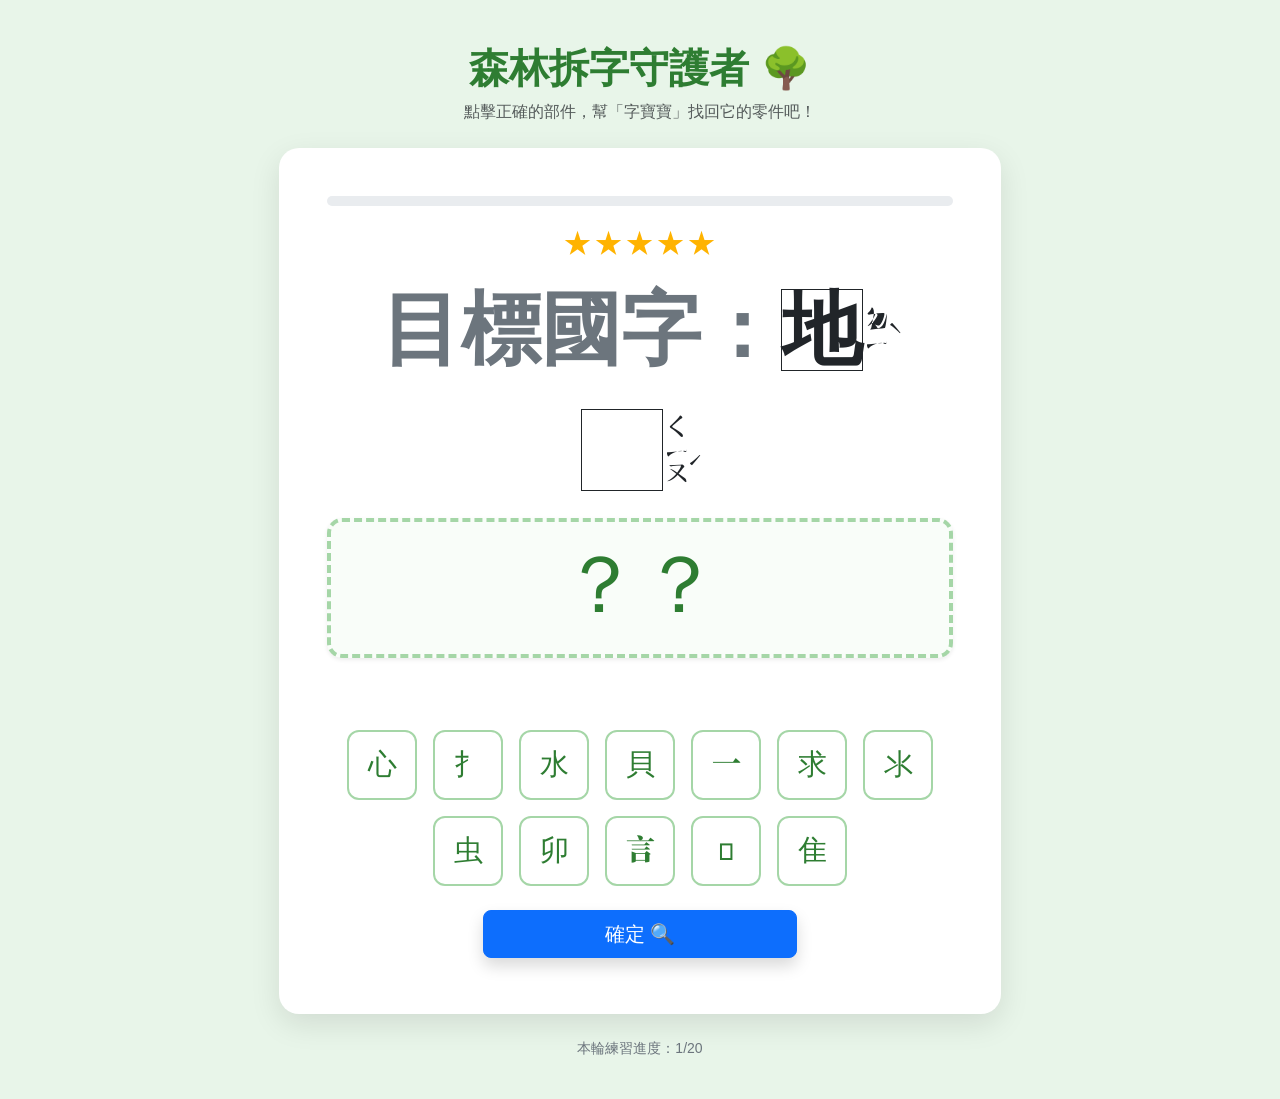
==== commit f66d158c: "update" ====
--- a/index.html
+++ b/index.html
@@ -5,6 +5,7 @@
     <title>森林拆字守護者</title>
     <link href="https://cdn.jsdelivr.net/npm/bootstrap@5.3.0/dist/css/bootstrap.min.css" rel="stylesheet">
     <style>
+	    @font-face { font-family:'部件'; src:url('font/cns11643webv5.woff'); }
         :root {
             --forest-green: #2e7d32;
             --light-forest: #e8f5e9;
@@ -40,7 +41,7 @@
         }
 
         .option-btn {
-            font-size: 1.8rem;
+            font: 1.8rem 部件;
             width: 70px;
             height: 70px;
             display: flex;
@@ -110,6 +111,12 @@
             color: var(--forest-green);
             font-weight: 900;
         }
+		
+		/* 答錯後回填目標字的專屬紅色樣式 */
+		.wrong-fill-text {
+			color: #d32f2f;
+			font-weight: 900;
+		}
 
         /* 星星標籤樣式 */
         .star-badge {
@@ -119,6 +126,11 @@
             display: block;
             margin-bottom: 5px;
         }
+		
+		div#display-area {
+			font-family: 部件;
+		}
+		
 		
 		@font-face {
 			font-family: "Bopomofo";
@@ -141,7 +153,7 @@
 
                 <div id="star-area" class="star-badge"></div>
 
-                <div class="mb-2 text-secondary fw-bold"  style="font-size: 3rem;">
+                <div class="mb-2 text-secondary fw-bold"  style="font-size: 5rem;">
                     目標國字：<span id="current-full-word" class="text-dark">?</span>
                 </div>
 
@@ -170,7 +182,7 @@
 
     <script>
         // 設定題目：國字與對應的部件
-        const rawQuizData = [{"word":"桐","parts":["木","同"],"vocab":[{"text":"油","bopomo":"ㄧㄡˊ"},{"text":"桐","bopomo":"ㄊㄨㄥˊ"}]},{"word":"爬","parts":["爪","巴"],"vocab":[{"text":"爬","bopomo":"ㄆㄚˊ"},{"text":"樹","bopomo":"ㄕㄨˋ"}]},{"word":"初","parts":["衤","刀"],"vocab":[{"text":"初","bopomo":"ㄔㄨ"},{"text":"夏","bopomo":"ㄒㄧㄚˋ"}]},{"word":"夏","parts":["一","自","夊"],"vocab":[{"text":"夏","bopomo":"ㄒㄧㄚˋ"},{"text":"令","bopomo":"ㄌㄧㄥˋ"},{"text":"營","bopomo":"ㄧㄥˊ"}]},{"word":"腰","parts":["月","覀","女"],"vocab":[{"text":"山","bopomo":"ㄕㄢ"},{"text":"腰","bopomo":"ㄧㄠ"}]},{"word":"取","parts":["耳","又"],"vocab":[{"text":"取","bopomo":"ㄑㄩˇ"},{"text":"名","bopomo":"ㄇㄧㄥˊ"}]},{"word":"抬","parts":["扌","台"],"vocab":[{"text":"抬","bopomo":"ㄊㄞˊ"},{"text":"頭","bopomo":"ㄊㄡˊ"}]},{"word":"梢","parts":["木","肖"],"vocab":[{"text":"樹","bopomo":"ㄕㄨˋ"},{"text":"梢","bopomo":"ㄕㄠ"}]},{"word":"禮","parts":["礻","曲","豆"],"vocab":[{"text":"禮","bopomo":"ㄌㄧˇ"},{"text":"服","bopomo":"ㄈㄨˊ"}]},{"word":"肩","parts":["戶","月"],"vocab":[{"text":"肩","bopomo":"ㄐㄧㄢ"},{"text":"頭","bopomo":"ㄊㄡˊ"}]},{"word":"掌","parts":["尚","手"],"vocab":[{"text":"巴","bopomo":"ㄅㄚ"},{"text":"掌","bopomo":"ㄓㄤˇ"}]},{"word":"瓣","parts":["辛","瓜","辛"],"vocab":[{"text":"花","bopomo":"ㄏㄨㄚ"},{"text":"瓣","bopomo":"ㄅㄢˋ"}]},{"word":"鋪","parts":["金","甫"],"vocab":[{"text":"鋪","bopomo":"ㄆㄨ"},{"text":"路","bopomo":"ㄌㄨˋ"}]},{"word":"童","parts":["立","里"],"vocab":[{"text":"童","bopomo":"ㄊㄨㄥˊ"},{"text":"話","bopomo":"ㄏㄨㄚˋ"}]},{"word":"染","parts":["氵","九","木"],"vocab":[{"text":"染","bopomo":"ㄖㄢˇ"},{"text":"布","bopomo":"ㄅㄨˋ"}]},{"word":"覆","parts":["覀","復"],"vocab":[{"text":"覆","bopomo":"ㄈㄨˋ"},{"text":"蓋","bopomo":"ㄍㄞˋ"}]},{"word":"椏","parts":["木","亞"],"vocab":[{"text":"枝","bopomo":"ㄓ"},{"text":"椏","bopomo":"ㄧㄚ"}]},{"word":"簇","parts":["𥫗","方","𠂉","矢"],"vocab":[{"text":"花","bopomo":"ㄏㄨㄚ"},{"text":"團","bopomo":"ㄊㄨㄢˊ"},{"text":"錦","bopomo":"ㄐㄧㄣˇ"},{"text":"簇","bopomo":"ㄘㄨˋ"}]},{"word":"蕊","parts":["艹","心","心","心"],"vocab":[{"text":"花","bopomo":"ㄏㄨㄚ"},{"text":"蕊","bopomo":"ㄖㄨㄟˇ"}]},{"word":"野","parts":["里","予"],"vocab":[{"text":"野","bopomo":"ㄧㄝˇ"},{"text":"外","bopomo":"ㄨㄞˋ"}]},{"word":"柳","parts":["木","卯"],"vocab":[{"text":"野","bopomo":"ㄧㄝˇ"},{"text":"柳","bopomo":"ㄌㄧㄡˇ"}]},{"word":"質","parts":["斤","斤","貝"],"vocab":[{"text":"地","bopomo":"ㄉㄧˋ"},{"text":"質","bopomo":"ㄓˊ"}]},{"word":"岬","parts":["山","甲"],"vocab":[{"text":"海","bopomo":"ㄏㄞˇ"},{"text":"岬","bopomo":"ㄐㄧㄚˇ"}]},{"word":"趴","parts":["𧾷","八"],"vocab":[{"text":"趴","bopomo":"ㄆㄚ"},{"text":"下","bopomo":"ㄒㄧㄚˋ"}]},{"word":"仙","parts":["亻","山"],"vocab":[{"text":"仙","bopomo":"ㄒㄧㄢ"},{"text":"女","bopomo":"ㄋㄩˇ"}]},{"word":"列","parts":["歹","刂"],"vocab":[{"text":"排","bopomo":"ㄆㄞˊ"},{"text":"列","bopomo":"ㄌㄧㄝˋ"}]},{"word":"潤","parts":["氵","門","王"],"vocab":[{"text":"圓","bopomo":"ㄩㄢˊ"},{"text":"潤","bopomo":"ㄖㄨㄣˋ"}]},{"word":"岩","parts":["山","石"],"vocab":[{"text":"岩","bopomo":"ㄧㄢˊ"},{"text":"石","bopomo":"ㄕˊ"}]},{"word":"菇","parts":["艹","女","古"],"vocab":[{"text":"香","bopomo":"ㄒㄧㄤ"},{"text":"菇","bopomo":"ㄍㄨ"}]},{"word":"豆","parts":["豆"],"vocab":[{"text":"紅","bopomo":"ㄏㄨㄥˊ"},{"text":"豆","bopomo":"ㄉㄡˋ"}]},{"word":"雕","parts":["周","隹"],"vocab":[{"text":"木","bopomo":"ㄇㄨˋ"},{"text":"雕","bopomo":"ㄉㄧㄠ"}]},{"word":"塑","parts":["朔","土"],"vocab":[{"text":"雕","bopomo":"ㄉㄧㄠ"},{"text":"塑","bopomo":"ㄙㄨˋ"}]},{"word":"鬼","parts":["㇀","田","ㄦ","ㄙ"],"vocab":[{"text":"鬼","bopomo":"ㄍㄨㄟˇ"},{"text":"斧","bopomo":"ㄈㄨˇ"},{"text":"神","bopomo":"ㄕㄣˊ"},{"text":"工","bopomo":"ㄍㄨㄥ"}]},{"word":"龜","parts":["龜"],"vocab":[{"text":"烏","bopomo":"ㄨ"},{"text":"龜","bopomo":"ㄍㄨㄟ"}]},{"word":"燭","parts":["火","罒","勹","虫"],"vocab":[{"text":"燭","bopomo":"ㄓㄨˊ"},{"text":"臺","bopomo":"ㄊㄞˊ"}]},{"word":"濺","parts":["氵","貝","戈","戈"],"vocab":[{"text":"濺","bopomo":"ㄐㄧㄢˋ"},{"text":"起","bopomo":"ㄑㄧˇ"},{"text":"水","bopomo":"ㄕㄨㄟˇ"},{"text":"珠","bopomo":"ㄓㄨ"}]},{"word":"腐","parts":["府","肉"],"vocab":[{"text":"豆","bopomo":"ㄉㄡˋ"},{"text":"腐","bopomo":"ㄈㄨˇ"}]},{"word":"灣","parts":["氵","糹","言","糹","弓"],"vocab":[{"text":"海","bopomo":"ㄏㄞˇ"},{"text":"灣","bopomo":"ㄨㄢ"}]},{"word":"冰","parts":["冫","水"],"vocab":[{"text":"浮","bopomo":"ㄈㄨˊ"},{"text":"冰","bopomo":"ㄅㄧㄥ"}]},{"word":"陸","parts":["阝","土","ㄦ","土"],"vocab":[{"text":"陸","bopomo":"ㄌㄨˋ"},{"text":"地","bopomo":"ㄉㄧˋ"}]},{"word":"肺","parts":["月","市"],"vocab":[{"text":"心","bopomo":"ㄒㄧㄣ"},{"text":"肺","bopomo":"ㄈㄟˋ"}]},{"word":"膚","parts":["虍","胃"],"vocab":[{"text":"皮","bopomo":"ㄆㄧˊ"},{"text":"膚","bopomo":"ㄈㄨ"}]},{"word":"黏","parts":["黍","占"],"vocab":[{"text":"黏","bopomo":"ㄋㄧㄢˊ"},{"text":"貼","bopomo":"ㄊㄧㄝ"}]},{"word":"液","parts":["氵","夜"],"vocab":[{"text":"液","bopomo":"ㄧㄝˋ"},{"text":"體","bopomo":"ㄊㄧˇ"}]},{"word":"保","parts":["亻","呆"],"vocab":[{"text":"保","bopomo":"ㄅㄠˇ"},{"text":"存","bopomo":"ㄘㄨㄣˊ"}]},{"word":"持","parts":["手","士","寸"],"vocab":[{"text":"維","bopomo":"ㄨㄟˊ"},{"text":"持","bopomo":"ㄔˊ"}]},{"word":"敵","parts":["立","ㄇ","古","攴"],"vocab":[{"text":"敵","bopomo":"ㄉㄧˊ"},{"text":"人","bopomo":"ㄖㄣˊ"}]},{"word":"縫","parts":["糹","夂","丰","辶"],"vocab":[{"text":"門","bopomo":"ㄇㄣˊ"},{"text":"縫","bopomo":"ㄈㄥˋ"}]},{"word":"伐","parts":["亻","戈"],"vocab":[{"text":"砍","bopomo":"ㄎㄢˇ"},{"text":"伐","bopomo":"ㄈㄚ"}]},{"word":"球","parts":["𤣩","求"],"vocab":[{"text":"地","bopomo":"ㄉㄧˋ"},{"text":"球","bopomo":"ㄑㄧㄡˊ"}]},{"word":"椒","parts":["木","上","小","又"],"vocab":[{"text":"山","bopomo":"ㄕㄢ"},{"text":"椒","bopomo":"ㄐㄧㄠ"},{"text":"魚","bopomo":"ㄩˊ"}]},{"word":"鰓","parts":["魚","田","心"],"vocab":[{"text":"魚","bopomo":"ㄩˊ"},{"text":"鰓","bopomo":"ㄙㄞ"}]},{"word":"隙","parts":["阝","小","白","小"],"vocab":[{"text":"孔","bopomo":"ㄎㄨㄥˇ"},{"text":"隙","bopomo":"ㄒㄧˋ"}]},{"word":"卵","parts":["卵"],"vocab":[{"text":"魚","bopomo":"ㄩˊ"},{"text":"卵","bopomo":"ㄌㄨㄢˇ"}]},{"word":"漁","parts":["氵","魚"],"vocab":[{"text":"漁","bopomo":"ㄩˊ"},{"text":"夫","bopomo":"ㄈㄨ"}]},{"word":"夫","parts":["二","人"],"vocab":[{"text":"夫","bopomo":"ㄈㄨ"},{"text":"婦","bopomo":"ㄈㄨˋ"}]},{"word":"婦","parts":["女","帚"],"vocab":[{"text":"夫","bopomo":"ㄈㄨ"},{"text":"婦","bopomo":"ㄈㄨˋ"}]},{"word":"拖","parts":["扌","𠂉","也"],"vocab":[{"text":"拖","bopomo":"ㄊㄨㄛ"},{"text":"拉","bopomo":"ㄌㄚ"}]},{"word":"求","parts":["求"],"vocab":[{"text":"請","bopomo":"ㄑㄧㄥˇ"},{"text":"求","bopomo":"ㄑㄧㄡˊ"}]},{"word":"恩","parts":["因","心"],"vocab":[{"text":"恩","bopomo":"ㄣ"},{"text":"情","bopomo":"ㄑㄧㄥˊ"}]},{"word":"報","parts":["幸","卩","又"],"vocab":[{"text":"回","bopomo":"ㄏㄨㄟˊ"},{"text":"報","bopomo":"ㄅㄠˋ"}]},{"word":"盆","parts":["分","皿"],"vocab":[{"text":"木","bopomo":"ㄇㄨˋ"},{"text":"盆","bopomo":"ㄆㄣˊ"}]},{"word":"值","parts":["亻","直"],"vocab":[{"text":"價","bopomo":"ㄐㄧㄚˋ"},{"text":"值","bopomo":"ㄓˊ"}]},{"word":"寬","parts":["宀","十","十","見","、"],"vocab":[{"text":"寬","bopomo":"ㄎㄨㄢ"},{"text":"大","bopomo":"ㄉㄚˋ"}]},{"word":"暴","parts":["日","共","氺"],"vocab":[{"text":"風","bopomo":"ㄈㄥ"},{"text":"暴","bopomo":"ㄅㄠˋ"}]},{"word":"聊","parts":["耳","卯"],"vocab":[{"text":"無","bopomo":"ㄨˊ"},{"text":"聊","bopomo":"ㄌㄧㄠˊ"}]},{"word":"隆","parts":["阝","夊","一","生"],"vocab":[{"text":"轟","bopomo":"ㄏㄨㄥ"},{"text":"隆","bopomo":"ㄌㄨㄥˊ"}]},{"word":"破","parts":["石","皮"],"vocab":[{"text":"破","bopomo":"ㄆㄛˋ"},{"text":"洞","bopomo":"ㄉㄨㄥˋ"}]},{"word":"藻","parts":["艹","氵","品","木"],"vocab":[{"text":"水","bopomo":"ㄕㄨㄟˇ"},{"text":"藻","bopomo":"ㄗㄠˇ"}]},{"word":"濤","parts":["水","士","乛","工","一","口","寸"],"vocab":[{"text":"波","bopomo":"ㄅㄛ"},{"text":"濤","bopomo":"ㄊㄠˊ"}]},{"word":"僕","parts":["亻","菐"],"vocab":[{"text":"僕","bopomo":"ㄆㄨˊ"},{"text":"人","bopomo":"ㄖㄣˊ"}]},{"word":"轟","parts":["車","車","車"],"vocab":[{"text":"轟","bopomo":"ㄏㄨㄥ"},{"text":"隆","bopomo":"ㄌㄨㄥˊ"}]}];
+        const rawQuizData = [{"word":"桐","parts":["木","同"],"vocab":[{"text":"油","bopomo":"ㄧㄡˊ"},{"text":"桐","bopomo":"ㄊㄨㄥˊ"}]},{"word":"爬","parts":["爪","巴"],"vocab":[{"text":"爬","bopomo":"ㄆㄚˊ"},{"text":"樹","bopomo":"ㄕㄨˋ"}]},{"word":"初","parts":["衤","刀"],"vocab":[{"text":"初","bopomo":"ㄔㄨ"},{"text":"夏","bopomo":"ㄒㄧㄚˋ"}]},{"word":"夏","parts":["一","自","夊"],"vocab":[{"text":"夏","bopomo":"ㄒㄧㄚˋ"},{"text":"令","bopomo":"ㄌㄧㄥˋ"},{"text":"營","bopomo":"ㄧㄥˊ"}]},{"word":"腰","parts":["月","覀","女"],"vocab":[{"text":"山","bopomo":"ㄕㄢ"},{"text":"腰","bopomo":"ㄧㄠ"}]},{"word":"取","parts":["耳","又"],"vocab":[{"text":"取","bopomo":"ㄑㄩˇ"},{"text":"名","bopomo":"ㄇㄧㄥˊ"}]},{"word":"抬","parts":["扌","台"],"vocab":[{"text":"抬","bopomo":"ㄊㄞˊ"},{"text":"頭","bopomo":"ㄊㄡˊ"}]},{"word":"梢","parts":["木","肖"],"vocab":[{"text":"樹","bopomo":"ㄕㄨˋ"},{"text":"梢","bopomo":"ㄕㄠ"}]},{"word":"禮","parts":["礻","曲","豆"],"vocab":[{"text":"禮","bopomo":"ㄌㄧˇ"},{"text":"服","bopomo":"ㄈㄨˊ"}]},{"word":"肩","parts":["戶","月"],"vocab":[{"text":"肩","bopomo":"ㄐㄧㄢ"},{"text":"頭","bopomo":"ㄊㄡˊ"}]},{"word":"掌","parts":["尚","手"],"vocab":[{"text":"巴","bopomo":"ㄅㄚ"},{"text":"掌","bopomo":"ㄓㄤˇ"}]},{"word":"瓣","parts":["辛","瓜","辛"],"vocab":[{"text":"花","bopomo":"ㄏㄨㄚ"},{"text":"瓣","bopomo":"ㄅㄢˋ"}]},{"word":"鋪","parts":["金","甫"],"vocab":[{"text":"鋪","bopomo":"ㄆㄨ"},{"text":"路","bopomo":"ㄌㄨˋ"}]},{"word":"童","parts":["立","里"],"vocab":[{"text":"童","bopomo":"ㄊㄨㄥˊ"},{"text":"話","bopomo":"ㄏㄨㄚˋ"}]},{"word":"染","parts":["氵","九","木"],"vocab":[{"text":"染","bopomo":"ㄖㄢˇ"},{"text":"布","bopomo":"ㄅㄨˋ"}]},{"word":"覆","parts":["覀","彳","𠂉","日","󶂂"],"vocab":[{"text":"覆","bopomo":"ㄈㄨˋ"},{"text":"蓋","bopomo":"ㄍㄞˋ"}]},{"word":"椏","parts":["木","亞"],"vocab":[{"text":"枝","bopomo":"ㄓ"},{"text":"椏","bopomo":"ㄧㄚ"}]},{"word":"簇","parts":["𥫗","方","𠂉","矢"],"vocab":[{"text":"花","bopomo":"ㄏㄨㄚ"},{"text":"團","bopomo":"ㄊㄨㄢˊ"},{"text":"錦","bopomo":"ㄐㄧㄣˇ"},{"text":"簇","bopomo":"ㄘㄨˋ"}]},{"word":"蕊","parts":["艹","心","心","心"],"vocab":[{"text":"花","bopomo":"ㄏㄨㄚ"},{"text":"蕊","bopomo":"ㄖㄨㄟˇ"}]},{"word":"野","parts":["里","予"],"vocab":[{"text":"野","bopomo":"ㄧㄝˇ"},{"text":"外","bopomo":"ㄨㄞˋ"}]},{"word":"柳","parts":["木","卯"],"vocab":[{"text":"野","bopomo":"ㄧㄝˇ"},{"text":"柳","bopomo":"ㄌㄧㄡˇ"}]},{"word":"質","parts":["斤","斤","貝"],"vocab":[{"text":"地","bopomo":"ㄉㄧˋ"},{"text":"質","bopomo":"ㄓˊ"}]},{"word":"岬","parts":["山","甲"],"vocab":[{"text":"海","bopomo":"ㄏㄞˇ"},{"text":"岬","bopomo":"ㄐㄧㄚˇ"}]},{"word":"趴","parts":["𧾷","八"],"vocab":[{"text":"趴","bopomo":"ㄆㄚ"},{"text":"下","bopomo":"ㄒㄧㄚˋ"}]},{"word":"仙","parts":["亻","山"],"vocab":[{"text":"仙","bopomo":"ㄒㄧㄢ"},{"text":"女","bopomo":"ㄋㄩˇ"}]},{"word":"列","parts":["歹","刂"],"vocab":[{"text":"排","bopomo":"ㄆㄞˊ"},{"text":"列","bopomo":"ㄌㄧㄝˋ"}]},{"word":"潤","parts":["氵","門","王"],"vocab":[{"text":"圓","bopomo":"ㄩㄢˊ"},{"text":"潤","bopomo":"ㄖㄨㄣˋ"}]},{"word":"岩","parts":["山","石"],"vocab":[{"text":"岩","bopomo":"ㄧㄢˊ"},{"text":"石","bopomo":"ㄕˊ"}]},{"word":"菇","parts":["艹","女","古"],"vocab":[{"text":"香","bopomo":"ㄒㄧㄤ"},{"text":"菇","bopomo":"ㄍㄨ"}]},{"word":"豆","parts":["豆"],"vocab":[{"text":"紅","bopomo":"ㄏㄨㄥˊ"},{"text":"豆","bopomo":"ㄉㄡˋ"}]},{"word":"雕","parts":["周","隹"],"vocab":[{"text":"木","bopomo":"ㄇㄨˋ"},{"text":"雕","bopomo":"ㄉㄧㄠ"}]},{"word":"塑","parts":["󶂋","󶂘","月","土"],"vocab":[{"text":"雕","bopomo":"ㄉㄧㄠ"},{"text":"塑","bopomo":"ㄙㄨˋ"}]},{"word":"鬼","parts":["㇀","田","ㄦ","ㄙ"],"vocab":[{"text":"鬼","bopomo":"ㄍㄨㄟˇ"},{"text":"斧","bopomo":"ㄈㄨˇ"},{"text":"神","bopomo":"ㄕㄣˊ"},{"text":"工","bopomo":"ㄍㄨㄥ"}]},{"word":"龜","parts":["龜"],"vocab":[{"text":"烏","bopomo":"ㄨ"},{"text":"龜","bopomo":"ㄍㄨㄟ"}]},{"word":"燭","parts":["火","罒","勹","虫"],"vocab":[{"text":"燭","bopomo":"ㄓㄨˊ"},{"text":"臺","bopomo":"ㄊㄞˊ"}]},{"word":"濺","parts":["氵","貝","戈","戈"],"vocab":[{"text":"濺","bopomo":"ㄐㄧㄢˋ"},{"text":"起","bopomo":"ㄑㄧˇ"},{"text":"水","bopomo":"ㄕㄨㄟˇ"},{"text":"珠","bopomo":"ㄓㄨ"}]},{"word":"腐","parts":["府","肉"],"vocab":[{"text":"豆","bopomo":"ㄉㄡˋ"},{"text":"腐","bopomo":"ㄈㄨˇ"}]},{"word":"灣","parts":["氵","糹","言","糹","弓"],"vocab":[{"text":"海","bopomo":"ㄏㄞˇ"},{"text":"灣","bopomo":"ㄨㄢ"}]},{"word":"冰","parts":["冫","水"],"vocab":[{"text":"浮","bopomo":"ㄈㄨˊ"},{"text":"冰","bopomo":"ㄅㄧㄥ"}]},{"word":"陸","parts":["阝","土","ㄦ","土"],"vocab":[{"text":"陸","bopomo":"ㄌㄨˋ"},{"text":"地","bopomo":"ㄉㄧˋ"}]},{"word":"肺","parts":["月","市"],"vocab":[{"text":"心","bopomo":"ㄒㄧㄣ"},{"text":"肺","bopomo":"ㄈㄟˋ"}]},{"word":"膚","parts":["虍","胃"],"vocab":[{"text":"皮","bopomo":"ㄆㄧˊ"},{"text":"膚","bopomo":"ㄈㄨ"}]},{"word":"黏","parts":["黍","占"],"vocab":[{"text":"黏","bopomo":"ㄋㄧㄢˊ"},{"text":"貼","bopomo":"ㄊㄧㄝ"}]},{"word":"液","parts":["氵","夜"],"vocab":[{"text":"液","bopomo":"ㄧㄝˋ"},{"text":"體","bopomo":"ㄊㄧˇ"}]},{"word":"保","parts":["亻","呆"],"vocab":[{"text":"保","bopomo":"ㄅㄠˇ"},{"text":"存","bopomo":"ㄘㄨㄣˊ"}]},{"word":"持","parts":["手","士","寸"],"vocab":[{"text":"維","bopomo":"ㄨㄟˊ"},{"text":"持","bopomo":"ㄔˊ"}]},{"word":"敵","parts":["󶁂","󶁅","󶀦","古","󶃜"],"vocab":[{"text":"敵","bopomo":"ㄉㄧˊ"},{"text":"人","bopomo":"ㄖㄣˊ"}]},{"word":"縫","parts":["糹","夂","丰","辶"],"vocab":[{"text":"門","bopomo":"ㄇㄣˊ"},{"text":"縫","bopomo":"ㄈㄥˋ"}]},{"word":"伐","parts":["亻","戈"],"vocab":[{"text":"砍","bopomo":"ㄎㄢˇ"},{"text":"伐","bopomo":"ㄈㄚ"}]},{"word":"球","parts":["𤣩","求"],"vocab":[{"text":"地","bopomo":"ㄉㄧˋ"},{"text":"球","bopomo":"ㄑㄧㄡˊ"}]},{"word":"椒","parts":["木","上","小","又"],"vocab":[{"text":"山","bopomo":"ㄕㄢ"},{"text":"椒","bopomo":"ㄐㄧㄠ"},{"text":"魚","bopomo":"ㄩˊ"}]},{"word":"鰓","parts":["魚","田","心"],"vocab":[{"text":"魚","bopomo":"ㄩˊ"},{"text":"鰓","bopomo":"ㄙㄞ"}]},{"word":"隙","parts":["阝","小","白","小"],"vocab":[{"text":"孔","bopomo":"ㄎㄨㄥˇ"},{"text":"隙","bopomo":"ㄒㄧˋ"}]},{"word":"卵","parts":["卵"],"vocab":[{"text":"魚","bopomo":"ㄩˊ"},{"text":"卵","bopomo":"ㄌㄨㄢˇ"}]},{"word":"漁","parts":["氵","魚"],"vocab":[{"text":"漁","bopomo":"ㄩˊ"},{"text":"夫","bopomo":"ㄈㄨ"}]},{"word":"夫","parts":["二","人"],"vocab":[{"text":"夫","bopomo":"ㄈㄨ"},{"text":"婦","bopomo":"ㄈㄨˋ"}]},{"word":"婦","parts":["女","󶂕","󶁇","巾"],"vocab":[{"text":"夫","bopomo":"ㄈㄨ"},{"text":"婦","bopomo":"ㄈㄨˋ"}]},{"word":"拖","parts":["扌","𠂉","也"],"vocab":[{"text":"拖","bopomo":"ㄊㄨㄛ"},{"text":"拉","bopomo":"ㄌㄚ"}]},{"word":"求","parts":["求"],"vocab":[{"text":"請","bopomo":"ㄑㄧㄥˇ"},{"text":"求","bopomo":"ㄑㄧㄡˊ"}]},{"word":"恩","parts":["因","心"],"vocab":[{"text":"恩","bopomo":"ㄣ"},{"text":"情","bopomo":"ㄑㄧㄥˊ"}]},{"word":"報","parts":["幸","卩","又"],"vocab":[{"text":"回","bopomo":"ㄏㄨㄟˊ"},{"text":"報","bopomo":"ㄅㄠˋ"}]},{"word":"盆","parts":["分","皿"],"vocab":[{"text":"木","bopomo":"ㄇㄨˋ"},{"text":"盆","bopomo":"ㄆㄣˊ"}]},{"word":"值","parts":["亻","直"],"vocab":[{"text":"價","bopomo":"ㄐㄧㄚˋ"},{"text":"值","bopomo":"ㄓˊ"}]},{"word":"寬","parts":["宀","󶃌","見","、"],"vocab":[{"text":"寬","bopomo":"ㄎㄨㄢ"},{"text":"大","bopomo":"ㄉㄚˋ"}]},{"word":"暴","parts":["日","共","氺"],"vocab":[{"text":"風","bopomo":"ㄈㄥ"},{"text":"暴","bopomo":"ㄅㄠˋ"}]},{"word":"聊","parts":["耳","卯"],"vocab":[{"text":"無","bopomo":"ㄨˊ"},{"text":"聊","bopomo":"ㄌㄧㄠˊ"}]},{"word":"隆","parts":["阝","夊","一","生"],"vocab":[{"text":"轟","bopomo":"ㄏㄨㄥ"},{"text":"隆","bopomo":"ㄌㄨㄥˊ"}]},{"word":"破","parts":["石","皮"],"vocab":[{"text":"破","bopomo":"ㄆㄛˋ"},{"text":"洞","bopomo":"ㄉㄨㄥˋ"}]},{"word":"藻","parts":["艹","氵","品","木"],"vocab":[{"text":"水","bopomo":"ㄕㄨㄟˇ"},{"text":"藻","bopomo":"ㄗㄠˇ"}]},{"word":"濤","parts":["水","士","乛","工","一","口","寸"],"vocab":[{"text":"波","bopomo":"ㄅㄛ"},{"text":"濤","bopomo":"ㄊㄠˊ"}]},{"word":"僕","parts":["亻","󶄹","󶂋","夫"],"vocab":[{"text":"僕","bopomo":"ㄆㄨˊ"},{"text":"人","bopomo":"ㄖㄣˊ"}]},{"word":"轟","parts":["車","車","車"],"vocab":[{"text":"轟","bopomo":"ㄏㄨㄥ"},{"text":"隆","bopomo":"ㄌㄨㄥˊ"}]},{"word":"鹿","parts":["广","󶄍","比"],"vocab":[{"text":"鼠","bopomo":"ㄕㄨˇ"},{"text":"鹿","bopomo":"ㄌㄨˋ"}]},{"word":"幕","parts":["艹","曰","󶁩","巾"],"vocab":[{"text":"布","bopomo":"ㄅㄨˋ"},{"text":"幕","bopomo":"ㄇㄨˋ"}]},{"word":"虎","parts":["虍","儿"],"vocab":[{"text":"老","bopomo":"ㄌㄠˇ"},{"text":"虎","bopomo":"ㄏㄨˇ"}]},{"word":"布","parts":["𠂇","巾"],"vocab":[{"text":"棉","bopomo":"ㄇㄧㄢˊ"},{"text":"布","bopomo":"ㄅㄨˋ"}]},{"word":"夠","parts":["多","句"],"vocab":[{"text":"不","bopomo":"ㄅㄨˋ"},{"text":"夠","bopomo":"ㄍㄡˋ"}]},{"word":"損","parts":["扌","口","貝"],"vocab":[{"text":"損","bopomo":"ㄙㄨㄣˇ"},{"text":"失","bopomo":"ㄕ"}]},{"word":"威","parts":["󶄦","一","女"],"vocab":[{"text":"威","bopomo":"ㄨㄟ"},{"text":"風","bopomo":"ㄈㄥ"}]},{"word":"餐","parts":["󶃃","󶁔","食"],"vocab":[{"text":"晚","bopomo":"ㄨㄢˇ"},{"text":"餐","bopomo":"ㄘㄢ"}]},{"word":"填","parts":["󶁣","󶀓","具"],"vocab":[{"text":"填","bopomo":"ㄊㄧㄢˊ"},{"text":"滿","bopomo":"ㄇㄢˇ"}]},{"word":"理","parts":["󶂭","里"],"vocab":[{"text":"道","bopomo":"ㄉㄠˋ"},{"text":"理","bopomo":"ㄌㄧˇ"}]},{"word":"胃","parts":["田","󶅽"],"vocab":[{"text":"胃","bopomo":"ㄨㄟˋ"},{"text":"口","bopomo":"ㄎㄡˇ"}]},{"word":"撲","parts":["扌","󶄹","󶂋","夫"],"vocab":[{"text":"撲","bopomo":"ㄆㄨ"},{"text":"空","bopomo":"ㄎㄨㄥ"}]},{"word":"槍","parts":["木","倉"],"vocab":[{"text":"獵","bopomo":"ㄌㄧㄝˋ"},{"text":"槍","bopomo":"ㄑㄧㄤ"}]},{"word":"逃","parts":["兆","辶"],"vocab":[{"text":"逃","bopomo":"ㄊㄠˊ"},{"text":"跑","bopomo":"ㄆㄠˇ"}]},{"word":"獵","parts":["󶃁","󶂩","󶁷","󶀮","󶆼"],"vocab":[{"text":"獵","bopomo":"ㄌㄧㄝˋ"},{"text":"人","bopomo":"ㄖㄣˊ"}]},{"word":"砰","parts":["石","平"],"vocab":[{"text":"砰","bopomo":"ㄆㄥ"},{"text":"的","bopomo":"˙ㄉㄜ"},{"text":"一","bopomo":"ㄧ"},{"text":"聲","bopomo":"ㄕㄥ"}]}];
 		
 
 
@@ -178,6 +190,7 @@
         let currentIdx = 0;
         let userAnswers = [];
         let db = null;
+		let isLevelAnswered = false;
 
 		// 1. 初始化 IndexedDB
         function initDB() {
@@ -282,9 +295,11 @@
             document.querySelector("#progress-tot").textContent = quizData.length;
         }
 
-// 初始化關卡
+		// 初始化關卡
         async function initLevel() {
             if (quizData.length === 0) return;
+			
+			isLevelAnswered = false;
             
 		    document.querySelector("#progress-text").textContent = currentIdx + 1;
             const data = quizData[currentIdx];
@@ -307,7 +322,7 @@
             const optionsDiv = document.getElementById('options');
             optionsDiv.innerHTML = "";
             
-            let allOptions = ["木","同","爪","巴","衤","刀","一","自","夊","月","覀","女","耳","又","扌","台","肖","礻","曲","豆","戶","尚","手","辛","瓜","金","甫","立","里","氵","九","復","亞","𥫗","方","𠂉","矢","艹","心","予","卯","斤","貝","山","甲","𧾷","八","亻","歹","刂","門","王","石","古","周","隹","朔","土","㇀","田","ㄦ","ㄙ","龜","火","罒","勹","虫","戈","府","肉","糹","言","弓","冫","水","阝","市","虍","胃","黍","占","夜","呆","士","寸","ㄇ","攴","夂","丰","辶","𤣩","求","上","小","魚","白","卵","二","人","帚","也","因","幸","卩","分","皿","直","宀","十","見","、","日","共","氺","生","皮","品","乛","工","口","菐","車"];
+            let allOptions = [...new Set(rawQuizData.flatMap((v)=>v.parts))];
 			
 			let tot_buttons = 12;
 			
@@ -364,6 +379,7 @@
         }
 
         function addPart(p) {
+		    if (isLevelAnswered) return; // 如果回答過了，禁止修改
             const emptyIndex = userAnswers.indexOf("");
             if (emptyIndex !== -1) {
                 userAnswers[emptyIndex] = p;
@@ -373,6 +389,7 @@
         }
 
         function removePart(index) {
+		    if (isLevelAnswered) return; // 如果回答過了，禁止修改
             userAnswers[index] = "";
             renderSlots();
             document.getElementById('message').innerText = "";
@@ -386,22 +403,33 @@
                 document.getElementById('message').innerText = "請先把格子都填滿再檢查喔！🌱";
                 return;
             }
-
-            const sortedUser = [...userAnswers].sort();
-            const sortedTarget = [...data.parts].sort();
-
+			
+			isLevelAnswered = true; // 鎖定狀態，不可再增刪部件
+			
+			// 直接依據陣列位置進行嚴格的比對（順序必須相同）
             let isCorrect = true;
-            for (let i = 0; i < sortedTarget.length; i++) {
-                if (sortedUser[i] !== sortedTarget[i]) {
+            for (let i = 0; i < data.parts.length; i++) {
+                if (userAnswers[i] !== data.parts[i]) {
                     isCorrect = false;
                     break;
                 }
             }
+			
+			// 調整 1：無論對錯，皆切換按鈕，答錯顯示紅字且計次清零
+            document.getElementById('next-btn').style.display = "inline-block";
+            document.getElementById('submit-btn').style.display = "none";
+
+			// 取得 message 元素並重設顏色類別
+            const messageEl = document.getElementById('message');
+            messageEl.classList.remove('text-success', 'text-danger');
 
             if (isCorrect) {
-                document.getElementById('message').innerText = "太棒了！守護成功！✨";
-                document.getElementById('next-btn').style.display = "inline-block";
-                document.getElementById('submit-btn').style.display = "none";
+				messageEl.classList.add('text-success');
+                messageEl.innerText = "太棒了！守護成功！✨"
+			
+                //document.getElementById('message').innerText = "太棒了！守護成功！✨";
+                //document.getElementById('next-btn').style.display = "inline-block";
+                //document.getElementById('submit-btn').style.display = "none";
                 
                 // 功能1追加：驗證成功後，回填挖空的目標漢字並指定特殊樣式呈現
                 let reveal_word = data.vocab.map((v)=>{
@@ -418,7 +446,38 @@
                 let progressPercent = ((currentIdx + 1) / quizData.length) * 100;
                 document.getElementById('game-progress').style.width = progressPercent + '%';
             } else {
-                document.getElementById('message').innerText = "再試試看喔，零件好像裝錯了！🧩";
+				// 🔴 答錯：切換為紅色
+                messageEl.classList.add('text-danger');
+			
+				// ❌ 答案錯誤時，進一步細分錯誤原因
+                // 將使用者答案與標準答案複製後排序，用來核對部件是否正確
+                let sortedUser = [...userAnswers].sort();
+                let sortedActual = [...data.parts].sort();
+                
+                let isPartsMatch = true;
+                for (let i = 0; i < sortedActual.length; i++) {
+                    if (sortedUser[i] !== sortedActual[i]) {
+                        isPartsMatch = false;
+                        break;
+                    }
+                }
+			
+				if (isPartsMatch) {
+                    // 情況 1：部件都選對了，但是擺放順序有誤
+                    document.getElementById('message').innerText = "部件都對，但順序錯誤喔！🔄";
+                } else {
+                    // 情況 2：選到了錯誤的部件
+                    document.getElementById('message').innerText = "部件錯誤，再仔細觀察看看！🧩";
+                }
+				
+				// 錯誤：回填目標漢字並指定專屬紅色樣式
+                let reveal_word = data.vocab.map((v)=>{
+                    let isTarget = (v.text === data.word);
+                    let textSpan = isTarget ? `<span class="wrong-fill-text">${v.text}</span>` : `<span>${v.text}</span>`;
+                    return '<ruby>' + textSpan + '<rt>'+v.bopomo+'</rt>'+'</ruby>';
+                }).join('');
+                document.getElementById('current-full-word').innerHTML = reveal_word;
+			
                 // 功能2追加：答案錯誤，累計計次清零
                 const newCount = await updateWordCount(data.word, false);
                 renderStars(newCount);
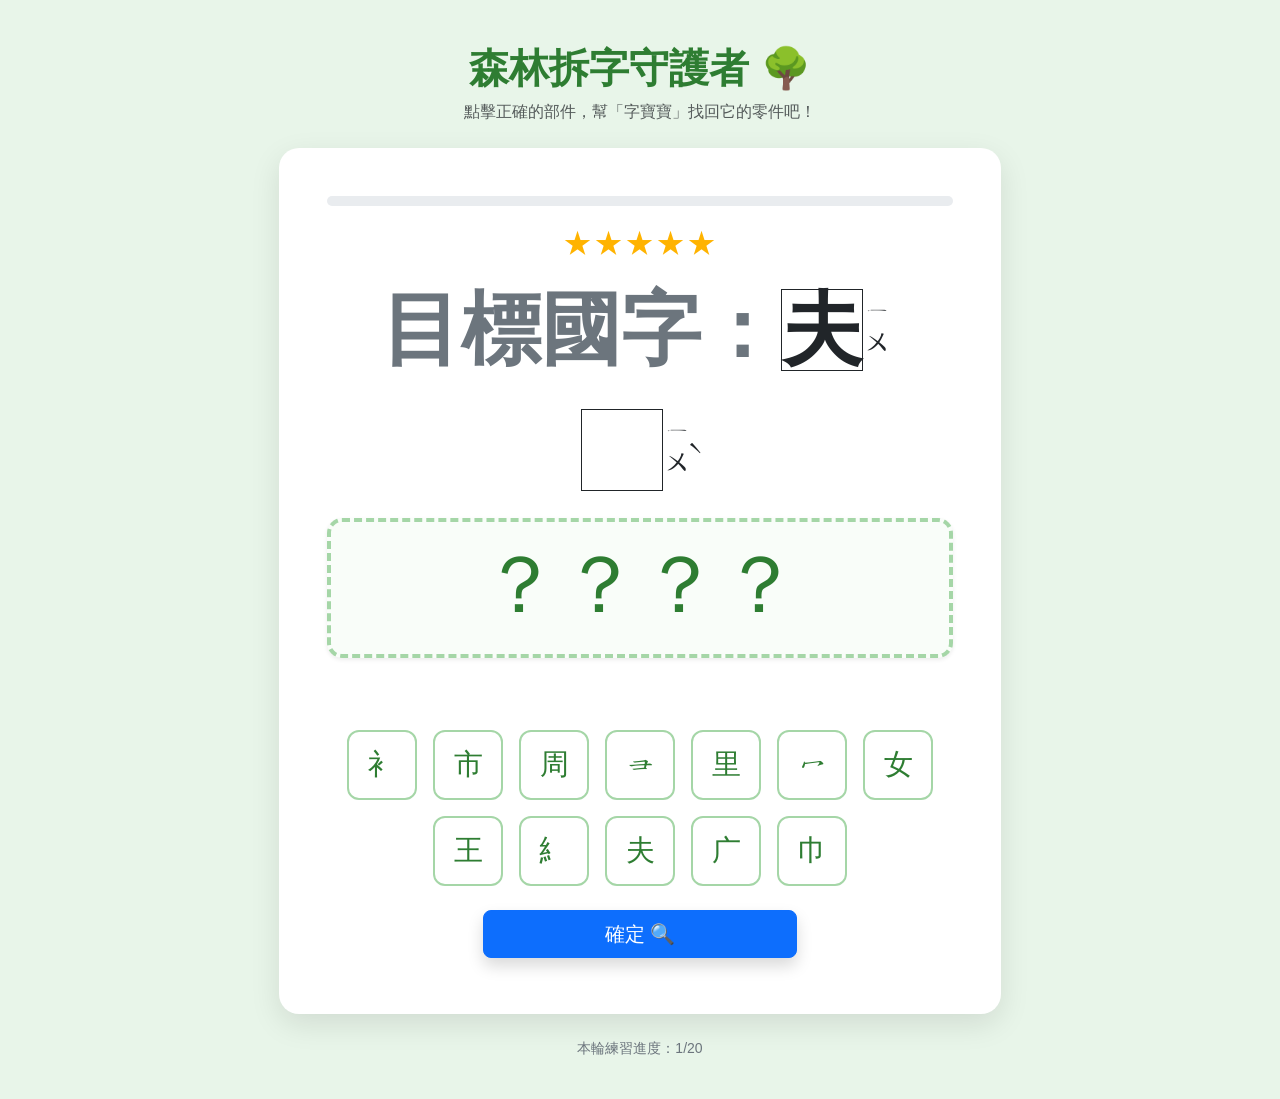
==== commit fa748e77: "update" ====
--- a/index.html
+++ b/index.html
@@ -130,6 +130,9 @@
 		div#display-area {
 			font-family: 部件;
 		}
+		span.result-parts {
+			font-family: 部件;
+		}
 		
 		
 		@font-face {
@@ -178,6 +181,29 @@
     </div>
 </div>
 
+<div class="modal fade" id="resultModal" data-bs-backdrop="static" data-bs-keyboard="false" tabindex="-1" aria-labelledby="resultModalLabel" aria-hidden="true">
+    <div class="modal-dialog modal-dialog-scrollable modal-lg">
+        <div class="modal-content text-center" style="border-radius: 20px; border: none;">
+            <div class="modal-header justify-content-center bg-success text-white" style="border-top-left-radius: 20px; border-top-right-radius: 20px;">
+                <h4 class="modal-title fw-bold" id="resultModalLabel">🌳 本輪守護成果報告 🌳</h4>
+            </div>
+            <div class="modal-body p-4">
+                <div class="mb-4">
+                    <span class="text-secondary h5">您的守護成績</span>
+                    <h1 class="display-4 fw-bold text-success mt-2" id="score-text">0 / 0</h1>
+                </div>
+                <hr>
+                <h5 class="text-start fw-bold mb-3 text-secondary">📋 題目清單（錯誤優先排列）：</h5>
+                <div class="list-group text-start shadow-sm" id="result-list">
+                    </div>
+            </div>
+            <div class="modal-footer justify-content-center" style="border-top: none;">
+                <button type="button" class="btn btn-success btn-lg px-5 shadow" onclick="location.reload()">再玩一次 🔄</button>
+            </div>
+        </div>
+    </div>
+</div>
+
 <script src="https://cdn.jsdelivr.net/npm/bootstrap@5.3.0/dist/js/bootstrap.bundle.min.js"></script>
 
     <script>
@@ -191,6 +217,8 @@
         let userAnswers = [];
         let db = null;
 		let isLevelAnswered = false;
+		// 用來儲存本輪每題答題狀況的歷史紀錄
+        let sessionHistory = [];
 
 		// 1. 初始化 IndexedDB
         function initDB() {
@@ -293,6 +321,7 @@
 
             quizData = selected;
             document.querySelector("#progress-tot").textContent = quizData.length;
+			sessionHistory = []; // 重設紀錄
         }
 
 		// 初始化關卡
@@ -415,7 +444,7 @@
                 }
             }
 			
-			// 調整 1：無論對錯，皆切換按鈕，答錯顯示紅字且計次清零
+			// 無論對錯，皆切換按鈕，答錯顯示紅字且計次清零
             document.getElementById('next-btn').style.display = "inline-block";
             document.getElementById('submit-btn').style.display = "none";
 
@@ -431,15 +460,16 @@
                 //document.getElementById('next-btn').style.display = "inline-block";
                 //document.getElementById('submit-btn').style.display = "none";
                 
-                // 功能1追加：驗證成功後，回填挖空的目標漢字並指定特殊樣式呈現
+                // 驗證成功後，回填挖空的目標漢字並指定特殊樣式呈現
                 let reveal_word = data.vocab.map((v)=>{
                     let isTarget = (v.text === data.word);
                     let textSpan = isTarget ? `<span class="correct-fill-text">${v.text}</span>` : `<span>${v.text}</span>`;
+					
                     return '<ruby>' + textSpan + '<rt>'+v.bopomo+'</rt>'+'</ruby>';
                 }).join('');
                 document.getElementById('current-full-word').innerHTML = reveal_word;
 
-                // 功能2追加：更新 IndexedDB 進度次數 (+1)
+                // 更新 IndexedDB 進度次數 (+1)
                 const newCount = await updateWordCount(data.word, true);
                 renderStars(newCount); // 即時刷新星星外觀
                 
@@ -478,15 +508,69 @@
                 }).join('');
                 document.getElementById('current-full-word').innerHTML = reveal_word;
 			
-                // 功能2追加：答案錯誤，累計計次清零
+                // 答案錯誤，累計計次清零
                 const newCount = await updateWordCount(data.word, false);
                 renderStars(newCount);
             }
-        }
-
-        function nextLevel() {
+			
+			// 新增：將本題結果推入當前挑戰歷史紀錄
+            sessionHistory.push({
+                word: data.word,
+                parts: data.parts,
+                isCorrect: isCorrect
+            });
+			
+        }
+
+		function nextLevel() {
+            // 判斷是否已經完成了所有的題目 (例如 20 題)
+            if (sessionHistory.length >= quizData.length) {
+                showFinalResults();
+                return;
+            }
+
             currentIdx = (currentIdx + 1) % quizData.length;
             initLevel();
+        }
+
+		// 新增：生成並顯示結果 Modal
+        function showFinalResults() {
+            const totalQuestions = quizData.length;
+            const correctCount = sessionHistory.filter(item => item.isCorrect).length;
+
+            // 1. 填入得分資訊
+            document.getElementById('score-text').innerText = `${correctCount} / ${totalQuestions}`;
+
+            // 2. 將紀錄排序：錯誤的往前排 (false 代表 0，true 代表 1，0減1為負數，會排在前面)
+            let sortedHistory = [...sessionHistory].sort((a, b) => a.isCorrect - b.isCorrect);
+
+            // 3. 生成清單 HTML
+            const resultListEl = document.getElementById('result-list');
+            resultListEl.innerHTML = "";
+
+            sortedHistory.forEach(item => {
+                const listItem = document.createElement('div');
+                // 根據對錯給予不同的背景提示
+                listItem.className = `list-group-item d-flex justify-content-between align-items-center p-3 ${item.isCorrect ? 'list-group-item-success' : 'list-group-item-danger'}`;
+                
+                // 串接部件字串，格式如：部件1、部件2、...
+                const partsString = item.parts.join('、');
+
+                listItem.innerHTML = `
+                    <div>
+                        <span class="fs-1 fw-bold me-3 text-dark">${item.word}</span>
+                        <span class="text-muted fs-1 result-parts">= ${partsString}</span>
+                    </div>
+                    <span class="badge ${item.isCorrect ? 'bg-success' : 'bg-danger'} rounded-pill fs-6">
+                        ${item.isCorrect ? '✓ 正確' : '✗ 錯誤'}
+                    </span>
+                `;
+                resultListEl.appendChild(listItem);
+            });
+
+            // 4. 顯示 Bootstrap Modal 視窗
+            const resultModal = new bootstrap.Modal(document.getElementById('resultModal'));
+            resultModal.show();
         }
 
         // 遊戲總啟動點
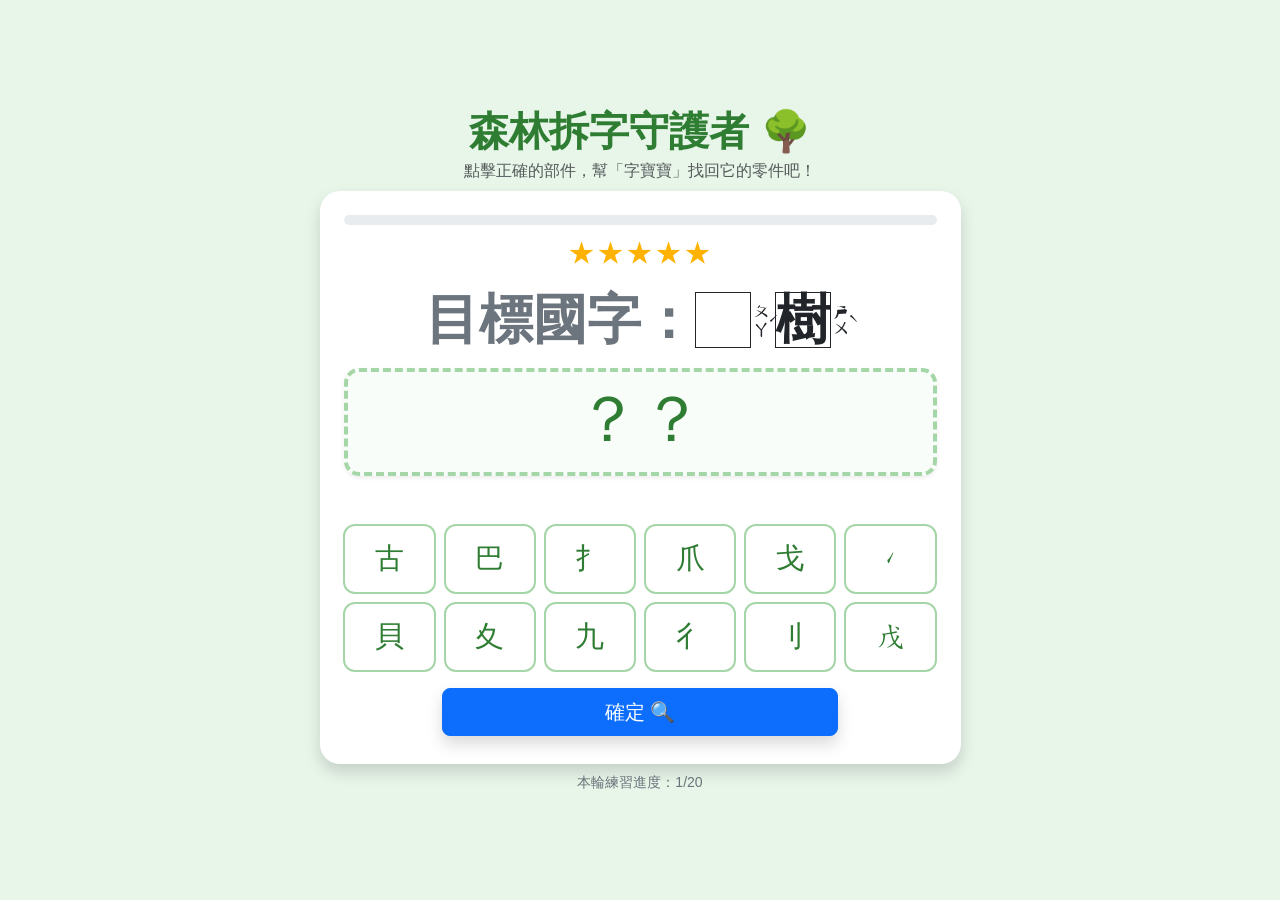
==== commit 21340356: "update css" ====
--- a/index.html
+++ b/index.html
@@ -2,6 +2,7 @@
 <html lang="zh-TW">
 <head>
     <meta charset="UTF-8">
+	<meta name="viewport" content="width=device-width, initial-scale=1.0">
     <title>森林拆字守護者</title>
     <link href="https://cdn.jsdelivr.net/npm/bootstrap@5.3.0/dist/css/bootstrap.min.css" rel="stylesheet">
     <style>
@@ -16,21 +17,28 @@
 			font-family: "Microsoft JhengHei", sans-serif;
 			min-height: 100vh;
 			display: flex;
-			flex-direction: column; /* 確保內容由上而下排列 */
+			flex-direction: column; 
 			align-items: center;
-			justify-content: flex-start; /* 讓內容從頂部開始，而非置中 */
-			padding-top: 20px; /* 給頂部一點留白 */
-        }
-
+			justify-content: center; /* 【修改標記】改為置中，讓畫面在不同裝置上都能有和諧的上下配比 */
+			padding: 10px; /* 【修改標記】縮小四周襯距，避免小螢幕過度擠壓 */
+            margin: 0;
+        }
+
+        /* 【修改標記】限制遊戲主卡片的最大高度與寬度，確保橫式螢幕（如iPad）不會穿出畫面 */
         .game-card {
             border: none;
             border-radius: 20px;
             box-shadow: 0 10px 30px rgba(0,0,0,0.1);
-        }
-
+            max-height: 85vh; 
+            display: flex;
+            flex-direction: column;
+            justify-content: space-between;
+        }
+
+        /* 【修改標記】微調字寶寶展示框：將高度和文字大小改為響應式，在短螢幕下自動縮小 */
         .word-display-box {
-            font-size: clamp(3rem, 15vw, 5rem); /* 響應式字體大小 */
-            min-height: 140px;
+            font-size: clamp(2rem, 8vh, 4rem); 
+            min-height: clamp(80px, 12vh, 130px);
             border: 4px dashed #a5d6a7;
             border-radius: 15px;
             display: flex;
@@ -40,10 +48,12 @@
             background-color: #f9fdf9;
         }
 
+        /* 【修改標記】重構選項按鈕樣式：加入 flex-grow 與更彈性的寬高，手機大拇指更好點擊，橫屏自動適應 */
         .option-btn {
-            font: 1.8rem 部件;
-            width: 70px;
-            height: 70px;
+            font: clamp(1.4rem, 4vh, 1.8rem) 部件;
+            min-width: 65px;
+            height: clamp(55px, 8vh, 70px);
+            flex: 1 1 calc(16% - 10px); /* 在大螢幕排成一列多個，手機上自動撐開 */
             display: flex;
             align-items: center;
             justify-content: center;
@@ -67,8 +77,9 @@
         }
 
         #message {
-            height: 32px;
+            height: 24px;
             font-weight: bold;
+            font-size: clamp(0.9rem, 2.5vh, 1.2rem); /* 【修改標記】動態字體大小 */
         }
 
         .progress {
@@ -120,7 +131,7 @@
 
         /* 星星標籤樣式 */
         .star-badge {
-            font-size: 1.8rem;
+            font-size: clamp(1.2rem, 3vh, 1.8rem); /* 【修改標記】隨視窗高度縮放 */
             color: #ffb300;
             letter-spacing: 2px;
             display: block;
@@ -134,40 +145,75 @@
 			font-family: 部件;
 		}
 		
-		
 		@font-face {
 			font-family: "Bopomofo";
 			src: url("font/bopomofo.woff2") format("woff2"), url("font/bopomofo.woff") format("woff");
 		}
+
+        /* 【修改標記】針對智慧型手機（直式直向螢幕）的專屬精細優化 */
+        @media (max-width: 576px) {
+            body {
+                justify-content: flex-start; /* 手機頂部對齊 */
+                padding: 8px;
+            }
+            h1 { font-size: 1.5rem !important; margin-bottom: 2px !important; }
+            p.text-muted { font-size: 0.85rem !important; margin-bottom: 10px !important; }
+            
+            .game-card {
+                padding: 15px !important;
+                max-height: none; /* 手機允許自由向下延伸 */
+            }
+            .target-word-title {
+                font-size: 2.2rem !important; /* 大幅縮小手機上「目標國字：」這五個字的霸道佔位 */
+            }
+            .option-btn {
+                flex: 1 1 calc(25% - 8px); /* 手機上按鈕自動排成一列 4 個，並且撐滿，按鍵變大超好按 */
+                min-width: 60px;
+                height: 60px;
+            }
+            .d-flex.flex-wrap {
+                gap: 8px !important; /* 縮小按鈕之間的間距，騰出更多空間 */
+            }
+        }
+
+        /* 【修改標記】針對短螢幕裝置（例如 iPad 橫放、低解析度筆電螢幕）的專屬高度優化 */
+        @media (max-height: 768px) and (min-width: 577px) {
+            h1 { font-size: 1.8rem !important; margin-bottom: 2px !important; }
+            p.text-muted { display: none; } /* 橫向空間寶貴，直接隱藏副標題提示語 */
+            .target-word-title { font-size: 2.5rem !important; margin-bottom: 5px !important; }
+            .word-display-box { mb-3 !important; }
+            .game-card { padding: 20px !important; }
+        }
     </style>
 </head>
 <body>
-<div class="container-fluid py-4">
+<div class="container-xl w-100">
     <div class="row justify-content-center">
-        <div class="col-12 col-md-10 col-lg-7 text-center">
-            
-            <h1 class="fw-bold mb-2" style="color: var(--forest-green);">森林拆字守護者 🌳</h1>
-            <p class="text-muted mb-4">點擊正確的部件，幫「字寶寶」找回它的零件吧！</p>
-
-            <div class="card game-card p-3 p-md-5">
-                <div class="progress mb-3">
-                    <div id="game-progress" class="progress-bar bg-success" role="progressbar" style="width: 0%"></div>
+        <div class="col-12 col-sm-11 col-md-9 col-lg-7 text-center">
+            
+            <h1 class="fw-bold mb-1" style="color: var(--forest-green);">森林拆字守護者 🌳</h1>
+            <p class="text-muted mb-2">點擊正確的部件，幫「字寶寶」找回它的零件吧！</p>
+
+            <div class="card game-card p-3 p-sm-4 shadow">
+                <div>
+                    <div class="progress mb-2">
+                        <div id="game-progress" class="progress-bar bg-success" role="progressbar" style="width: 0%"></div>
+                    </div>
+                    <div id="star-area" class="star-badge"></div>
                 </div>
 
-                <div id="star-area" class="star-badge"></div>
-
-                <div class="mb-2 text-secondary fw-bold"  style="font-size: 5rem;">
+                <div class="mb-2 text-secondary fw-bold target-word-title" style="font-size: clamp(2.2rem, 6vh, 3.5rem);">
                     目標國字：<span id="current-full-word" class="text-dark">?</span>
                 </div>
 
-                <div class="word-display-box mb-4 shadow-sm" id="display-area"></div>
-                
-                <div id="message" class="mb-3 text-success"></div>
-
-                <div class="d-flex flex-wrap justify-content-center gap-3 mb-4" id="options"></div>
-
-                <div class="d-grid gap-2 col-8 col-md-6 mx-auto">
-                    <button id="submit-btn" class="btn btn-primary btn-lg shadow mb-2" onclick="submitAnswer()">
+                <div class="word-display-box mb-3 shadow-sm" id="display-area"></div>
+                
+                <div id="message" class="mb-2 text-success"></div>
+
+                <div class="d-flex flex-wrap justify-content-center gap-2 mb-3" id="options"></div>
+
+                <div class="d-grid gap-2 col-10 col-sm-8 mx-auto">
+                    <button id="submit-btn" class="btn btn-primary btn-lg shadow mb-1" onclick="submitAnswer()">
                         確定 🔍
                     </button>
                     <button id="next-btn" class="btn btn-success btn-lg shadow" onclick="nextLevel()" style="display: none;">
@@ -176,7 +222,7 @@
                 </div>
             </div>
 
-            <p class="mt-4 text-secondary small">本輪練習進度：<span id="progress-text">0</span>/<span id="progress-tot">0</span></p>
+            <p class="mt-2 mb-0 text-secondary small">本輪練習進度：<span id="progress-text">0</span>/<span id="progress-tot">0</span></p>
         </div>
     </div>
 </div>
@@ -556,10 +602,10 @@
                 // 串接部件字串，格式如：部件1、部件2、...
                 const partsString = item.parts.join('、');
 
-                listItem.innerHTML = `
+				listItem.innerHTML = `
                     <div>
-                        <span class="fs-1 fw-bold me-3 text-dark">${item.word}</span>
-                        <span class="text-muted fs-1 result-parts">= ${partsString}</span>
+                        <span class="fs-3 fw-bold me-3 text-dark">${item.word}</span>
+                        <span class="text-muted fs-4 result-parts">= ${partsString}</span>
                     </div>
                     <span class="badge ${item.isCorrect ? 'bg-success' : 'bg-danger'} rounded-pill fs-6">
                         ${item.isCorrect ? '✓ 正確' : '✗ 錯誤'}
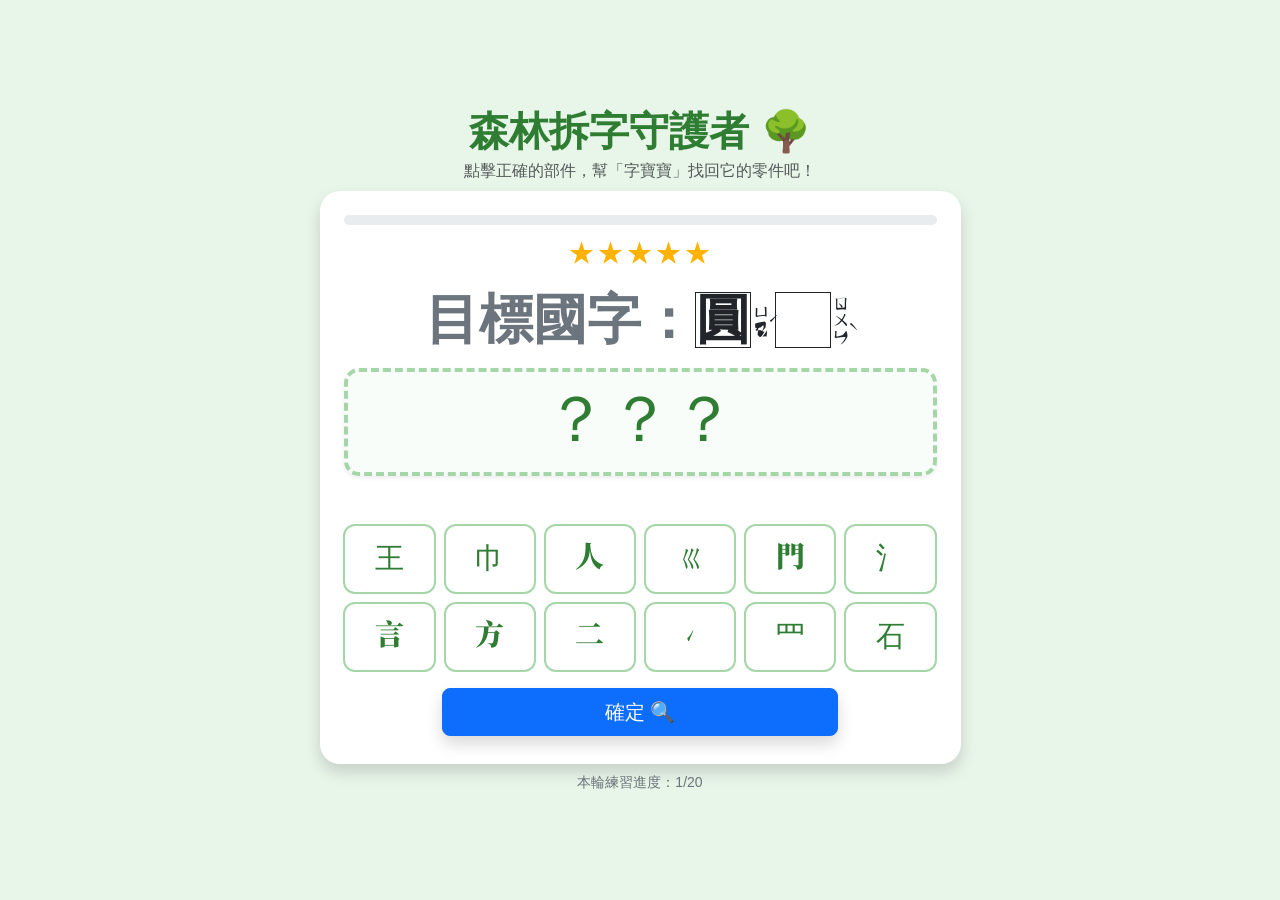
==== commit b83f5662: "update part" ====
--- a/index.html
+++ b/index.html
@@ -254,7 +254,7 @@
 
     <script>
         // 設定題目：國字與對應的部件
-        const rawQuizData = [{"word":"桐","parts":["木","同"],"vocab":[{"text":"油","bopomo":"ㄧㄡˊ"},{"text":"桐","bopomo":"ㄊㄨㄥˊ"}]},{"word":"爬","parts":["爪","巴"],"vocab":[{"text":"爬","bopomo":"ㄆㄚˊ"},{"text":"樹","bopomo":"ㄕㄨˋ"}]},{"word":"初","parts":["衤","刀"],"vocab":[{"text":"初","bopomo":"ㄔㄨ"},{"text":"夏","bopomo":"ㄒㄧㄚˋ"}]},{"word":"夏","parts":["一","自","夊"],"vocab":[{"text":"夏","bopomo":"ㄒㄧㄚˋ"},{"text":"令","bopomo":"ㄌㄧㄥˋ"},{"text":"營","bopomo":"ㄧㄥˊ"}]},{"word":"腰","parts":["月","覀","女"],"vocab":[{"text":"山","bopomo":"ㄕㄢ"},{"text":"腰","bopomo":"ㄧㄠ"}]},{"word":"取","parts":["耳","又"],"vocab":[{"text":"取","bopomo":"ㄑㄩˇ"},{"text":"名","bopomo":"ㄇㄧㄥˊ"}]},{"word":"抬","parts":["扌","台"],"vocab":[{"text":"抬","bopomo":"ㄊㄞˊ"},{"text":"頭","bopomo":"ㄊㄡˊ"}]},{"word":"梢","parts":["木","肖"],"vocab":[{"text":"樹","bopomo":"ㄕㄨˋ"},{"text":"梢","bopomo":"ㄕㄠ"}]},{"word":"禮","parts":["礻","曲","豆"],"vocab":[{"text":"禮","bopomo":"ㄌㄧˇ"},{"text":"服","bopomo":"ㄈㄨˊ"}]},{"word":"肩","parts":["戶","月"],"vocab":[{"text":"肩","bopomo":"ㄐㄧㄢ"},{"text":"頭","bopomo":"ㄊㄡˊ"}]},{"word":"掌","parts":["尚","手"],"vocab":[{"text":"巴","bopomo":"ㄅㄚ"},{"text":"掌","bopomo":"ㄓㄤˇ"}]},{"word":"瓣","parts":["辛","瓜","辛"],"vocab":[{"text":"花","bopomo":"ㄏㄨㄚ"},{"text":"瓣","bopomo":"ㄅㄢˋ"}]},{"word":"鋪","parts":["金","甫"],"vocab":[{"text":"鋪","bopomo":"ㄆㄨ"},{"text":"路","bopomo":"ㄌㄨˋ"}]},{"word":"童","parts":["立","里"],"vocab":[{"text":"童","bopomo":"ㄊㄨㄥˊ"},{"text":"話","bopomo":"ㄏㄨㄚˋ"}]},{"word":"染","parts":["氵","九","木"],"vocab":[{"text":"染","bopomo":"ㄖㄢˇ"},{"text":"布","bopomo":"ㄅㄨˋ"}]},{"word":"覆","parts":["覀","彳","𠂉","日","󶂂"],"vocab":[{"text":"覆","bopomo":"ㄈㄨˋ"},{"text":"蓋","bopomo":"ㄍㄞˋ"}]},{"word":"椏","parts":["木","亞"],"vocab":[{"text":"枝","bopomo":"ㄓ"},{"text":"椏","bopomo":"ㄧㄚ"}]},{"word":"簇","parts":["𥫗","方","𠂉","矢"],"vocab":[{"text":"花","bopomo":"ㄏㄨㄚ"},{"text":"團","bopomo":"ㄊㄨㄢˊ"},{"text":"錦","bopomo":"ㄐㄧㄣˇ"},{"text":"簇","bopomo":"ㄘㄨˋ"}]},{"word":"蕊","parts":["艹","心","心","心"],"vocab":[{"text":"花","bopomo":"ㄏㄨㄚ"},{"text":"蕊","bopomo":"ㄖㄨㄟˇ"}]},{"word":"野","parts":["里","予"],"vocab":[{"text":"野","bopomo":"ㄧㄝˇ"},{"text":"外","bopomo":"ㄨㄞˋ"}]},{"word":"柳","parts":["木","卯"],"vocab":[{"text":"野","bopomo":"ㄧㄝˇ"},{"text":"柳","bopomo":"ㄌㄧㄡˇ"}]},{"word":"質","parts":["斤","斤","貝"],"vocab":[{"text":"地","bopomo":"ㄉㄧˋ"},{"text":"質","bopomo":"ㄓˊ"}]},{"word":"岬","parts":["山","甲"],"vocab":[{"text":"海","bopomo":"ㄏㄞˇ"},{"text":"岬","bopomo":"ㄐㄧㄚˇ"}]},{"word":"趴","parts":["𧾷","八"],"vocab":[{"text":"趴","bopomo":"ㄆㄚ"},{"text":"下","bopomo":"ㄒㄧㄚˋ"}]},{"word":"仙","parts":["亻","山"],"vocab":[{"text":"仙","bopomo":"ㄒㄧㄢ"},{"text":"女","bopomo":"ㄋㄩˇ"}]},{"word":"列","parts":["歹","刂"],"vocab":[{"text":"排","bopomo":"ㄆㄞˊ"},{"text":"列","bopomo":"ㄌㄧㄝˋ"}]},{"word":"潤","parts":["氵","門","王"],"vocab":[{"text":"圓","bopomo":"ㄩㄢˊ"},{"text":"潤","bopomo":"ㄖㄨㄣˋ"}]},{"word":"岩","parts":["山","石"],"vocab":[{"text":"岩","bopomo":"ㄧㄢˊ"},{"text":"石","bopomo":"ㄕˊ"}]},{"word":"菇","parts":["艹","女","古"],"vocab":[{"text":"香","bopomo":"ㄒㄧㄤ"},{"text":"菇","bopomo":"ㄍㄨ"}]},{"word":"豆","parts":["豆"],"vocab":[{"text":"紅","bopomo":"ㄏㄨㄥˊ"},{"text":"豆","bopomo":"ㄉㄡˋ"}]},{"word":"雕","parts":["周","隹"],"vocab":[{"text":"木","bopomo":"ㄇㄨˋ"},{"text":"雕","bopomo":"ㄉㄧㄠ"}]},{"word":"塑","parts":["󶂋","󶂘","月","土"],"vocab":[{"text":"雕","bopomo":"ㄉㄧㄠ"},{"text":"塑","bopomo":"ㄙㄨˋ"}]},{"word":"鬼","parts":["㇀","田","ㄦ","ㄙ"],"vocab":[{"text":"鬼","bopomo":"ㄍㄨㄟˇ"},{"text":"斧","bopomo":"ㄈㄨˇ"},{"text":"神","bopomo":"ㄕㄣˊ"},{"text":"工","bopomo":"ㄍㄨㄥ"}]},{"word":"龜","parts":["龜"],"vocab":[{"text":"烏","bopomo":"ㄨ"},{"text":"龜","bopomo":"ㄍㄨㄟ"}]},{"word":"燭","parts":["火","罒","勹","虫"],"vocab":[{"text":"燭","bopomo":"ㄓㄨˊ"},{"text":"臺","bopomo":"ㄊㄞˊ"}]},{"word":"濺","parts":["氵","貝","戈","戈"],"vocab":[{"text":"濺","bopomo":"ㄐㄧㄢˋ"},{"text":"起","bopomo":"ㄑㄧˇ"},{"text":"水","bopomo":"ㄕㄨㄟˇ"},{"text":"珠","bopomo":"ㄓㄨ"}]},{"word":"腐","parts":["府","肉"],"vocab":[{"text":"豆","bopomo":"ㄉㄡˋ"},{"text":"腐","bopomo":"ㄈㄨˇ"}]},{"word":"灣","parts":["氵","糹","言","糹","弓"],"vocab":[{"text":"海","bopomo":"ㄏㄞˇ"},{"text":"灣","bopomo":"ㄨㄢ"}]},{"word":"冰","parts":["冫","水"],"vocab":[{"text":"浮","bopomo":"ㄈㄨˊ"},{"text":"冰","bopomo":"ㄅㄧㄥ"}]},{"word":"陸","parts":["阝","土","ㄦ","土"],"vocab":[{"text":"陸","bopomo":"ㄌㄨˋ"},{"text":"地","bopomo":"ㄉㄧˋ"}]},{"word":"肺","parts":["月","市"],"vocab":[{"text":"心","bopomo":"ㄒㄧㄣ"},{"text":"肺","bopomo":"ㄈㄟˋ"}]},{"word":"膚","parts":["虍","胃"],"vocab":[{"text":"皮","bopomo":"ㄆㄧˊ"},{"text":"膚","bopomo":"ㄈㄨ"}]},{"word":"黏","parts":["黍","占"],"vocab":[{"text":"黏","bopomo":"ㄋㄧㄢˊ"},{"text":"貼","bopomo":"ㄊㄧㄝ"}]},{"word":"液","parts":["氵","夜"],"vocab":[{"text":"液","bopomo":"ㄧㄝˋ"},{"text":"體","bopomo":"ㄊㄧˇ"}]},{"word":"保","parts":["亻","呆"],"vocab":[{"text":"保","bopomo":"ㄅㄠˇ"},{"text":"存","bopomo":"ㄘㄨㄣˊ"}]},{"word":"持","parts":["手","士","寸"],"vocab":[{"text":"維","bopomo":"ㄨㄟˊ"},{"text":"持","bopomo":"ㄔˊ"}]},{"word":"敵","parts":["󶁂","󶁅","󶀦","古","󶃜"],"vocab":[{"text":"敵","bopomo":"ㄉㄧˊ"},{"text":"人","bopomo":"ㄖㄣˊ"}]},{"word":"縫","parts":["糹","夂","丰","辶"],"vocab":[{"text":"門","bopomo":"ㄇㄣˊ"},{"text":"縫","bopomo":"ㄈㄥˋ"}]},{"word":"伐","parts":["亻","戈"],"vocab":[{"text":"砍","bopomo":"ㄎㄢˇ"},{"text":"伐","bopomo":"ㄈㄚ"}]},{"word":"球","parts":["𤣩","求"],"vocab":[{"text":"地","bopomo":"ㄉㄧˋ"},{"text":"球","bopomo":"ㄑㄧㄡˊ"}]},{"word":"椒","parts":["木","上","小","又"],"vocab":[{"text":"山","bopomo":"ㄕㄢ"},{"text":"椒","bopomo":"ㄐㄧㄠ"},{"text":"魚","bopomo":"ㄩˊ"}]},{"word":"鰓","parts":["魚","田","心"],"vocab":[{"text":"魚","bopomo":"ㄩˊ"},{"text":"鰓","bopomo":"ㄙㄞ"}]},{"word":"隙","parts":["阝","小","白","小"],"vocab":[{"text":"孔","bopomo":"ㄎㄨㄥˇ"},{"text":"隙","bopomo":"ㄒㄧˋ"}]},{"word":"卵","parts":["卵"],"vocab":[{"text":"魚","bopomo":"ㄩˊ"},{"text":"卵","bopomo":"ㄌㄨㄢˇ"}]},{"word":"漁","parts":["氵","魚"],"vocab":[{"text":"漁","bopomo":"ㄩˊ"},{"text":"夫","bopomo":"ㄈㄨ"}]},{"word":"夫","parts":["二","人"],"vocab":[{"text":"夫","bopomo":"ㄈㄨ"},{"text":"婦","bopomo":"ㄈㄨˋ"}]},{"word":"婦","parts":["女","󶂕","󶁇","巾"],"vocab":[{"text":"夫","bopomo":"ㄈㄨ"},{"text":"婦","bopomo":"ㄈㄨˋ"}]},{"word":"拖","parts":["扌","𠂉","也"],"vocab":[{"text":"拖","bopomo":"ㄊㄨㄛ"},{"text":"拉","bopomo":"ㄌㄚ"}]},{"word":"求","parts":["求"],"vocab":[{"text":"請","bopomo":"ㄑㄧㄥˇ"},{"text":"求","bopomo":"ㄑㄧㄡˊ"}]},{"word":"恩","parts":["因","心"],"vocab":[{"text":"恩","bopomo":"ㄣ"},{"text":"情","bopomo":"ㄑㄧㄥˊ"}]},{"word":"報","parts":["幸","卩","又"],"vocab":[{"text":"回","bopomo":"ㄏㄨㄟˊ"},{"text":"報","bopomo":"ㄅㄠˋ"}]},{"word":"盆","parts":["分","皿"],"vocab":[{"text":"木","bopomo":"ㄇㄨˋ"},{"text":"盆","bopomo":"ㄆㄣˊ"}]},{"word":"值","parts":["亻","直"],"vocab":[{"text":"價","bopomo":"ㄐㄧㄚˋ"},{"text":"值","bopomo":"ㄓˊ"}]},{"word":"寬","parts":["宀","󶃌","見","、"],"vocab":[{"text":"寬","bopomo":"ㄎㄨㄢ"},{"text":"大","bopomo":"ㄉㄚˋ"}]},{"word":"暴","parts":["日","共","氺"],"vocab":[{"text":"風","bopomo":"ㄈㄥ"},{"text":"暴","bopomo":"ㄅㄠˋ"}]},{"word":"聊","parts":["耳","卯"],"vocab":[{"text":"無","bopomo":"ㄨˊ"},{"text":"聊","bopomo":"ㄌㄧㄠˊ"}]},{"word":"隆","parts":["阝","夊","一","生"],"vocab":[{"text":"轟","bopomo":"ㄏㄨㄥ"},{"text":"隆","bopomo":"ㄌㄨㄥˊ"}]},{"word":"破","parts":["石","皮"],"vocab":[{"text":"破","bopomo":"ㄆㄛˋ"},{"text":"洞","bopomo":"ㄉㄨㄥˋ"}]},{"word":"藻","parts":["艹","氵","品","木"],"vocab":[{"text":"水","bopomo":"ㄕㄨㄟˇ"},{"text":"藻","bopomo":"ㄗㄠˇ"}]},{"word":"濤","parts":["水","士","乛","工","一","口","寸"],"vocab":[{"text":"波","bopomo":"ㄅㄛ"},{"text":"濤","bopomo":"ㄊㄠˊ"}]},{"word":"僕","parts":["亻","󶄹","󶂋","夫"],"vocab":[{"text":"僕","bopomo":"ㄆㄨˊ"},{"text":"人","bopomo":"ㄖㄣˊ"}]},{"word":"轟","parts":["車","車","車"],"vocab":[{"text":"轟","bopomo":"ㄏㄨㄥ"},{"text":"隆","bopomo":"ㄌㄨㄥˊ"}]},{"word":"鹿","parts":["广","󶄍","比"],"vocab":[{"text":"鼠","bopomo":"ㄕㄨˇ"},{"text":"鹿","bopomo":"ㄌㄨˋ"}]},{"word":"幕","parts":["艹","曰","󶁩","巾"],"vocab":[{"text":"布","bopomo":"ㄅㄨˋ"},{"text":"幕","bopomo":"ㄇㄨˋ"}]},{"word":"虎","parts":["虍","儿"],"vocab":[{"text":"老","bopomo":"ㄌㄠˇ"},{"text":"虎","bopomo":"ㄏㄨˇ"}]},{"word":"布","parts":["𠂇","巾"],"vocab":[{"text":"棉","bopomo":"ㄇㄧㄢˊ"},{"text":"布","bopomo":"ㄅㄨˋ"}]},{"word":"夠","parts":["多","句"],"vocab":[{"text":"不","bopomo":"ㄅㄨˋ"},{"text":"夠","bopomo":"ㄍㄡˋ"}]},{"word":"損","parts":["扌","口","貝"],"vocab":[{"text":"損","bopomo":"ㄙㄨㄣˇ"},{"text":"失","bopomo":"ㄕ"}]},{"word":"威","parts":["󶄦","一","女"],"vocab":[{"text":"威","bopomo":"ㄨㄟ"},{"text":"風","bopomo":"ㄈㄥ"}]},{"word":"餐","parts":["󶃃","󶁔","食"],"vocab":[{"text":"晚","bopomo":"ㄨㄢˇ"},{"text":"餐","bopomo":"ㄘㄢ"}]},{"word":"填","parts":["󶁣","󶀓","具"],"vocab":[{"text":"填","bopomo":"ㄊㄧㄢˊ"},{"text":"滿","bopomo":"ㄇㄢˇ"}]},{"word":"理","parts":["󶂭","里"],"vocab":[{"text":"道","bopomo":"ㄉㄠˋ"},{"text":"理","bopomo":"ㄌㄧˇ"}]},{"word":"胃","parts":["田","󶅽"],"vocab":[{"text":"胃","bopomo":"ㄨㄟˋ"},{"text":"口","bopomo":"ㄎㄡˇ"}]},{"word":"撲","parts":["扌","󶄹","󶂋","夫"],"vocab":[{"text":"撲","bopomo":"ㄆㄨ"},{"text":"空","bopomo":"ㄎㄨㄥ"}]},{"word":"槍","parts":["木","倉"],"vocab":[{"text":"獵","bopomo":"ㄌㄧㄝˋ"},{"text":"槍","bopomo":"ㄑㄧㄤ"}]},{"word":"逃","parts":["兆","辶"],"vocab":[{"text":"逃","bopomo":"ㄊㄠˊ"},{"text":"跑","bopomo":"ㄆㄠˇ"}]},{"word":"獵","parts":["󶃁","󶂩","󶁷","󶀮","󶆼"],"vocab":[{"text":"獵","bopomo":"ㄌㄧㄝˋ"},{"text":"人","bopomo":"ㄖㄣˊ"}]},{"word":"砰","parts":["石","平"],"vocab":[{"text":"砰","bopomo":"ㄆㄥ"},{"text":"的","bopomo":"˙ㄉㄜ"},{"text":"一","bopomo":"ㄧ"},{"text":"聲","bopomo":"ㄕㄥ"}]}];
+        const rawQuizData = [{"word":"桐","parts":["木","同"],"vocab":[{"text":"油","bopomo":"ㄧㄡˊ"},{"text":"桐","bopomo":"ㄊㄨㄥˊ"}]},{"word":"爬","parts":["爪","巴"],"vocab":[{"text":"爬","bopomo":"ㄆㄚˊ"},{"text":"樹","bopomo":"ㄕㄨˋ"}]},{"word":"初","parts":["衤","刀"],"vocab":[{"text":"初","bopomo":"ㄔㄨ"},{"text":"夏","bopomo":"ㄒㄧㄚˋ"}]},{"word":"夏","parts":["一","自","夊"],"vocab":[{"text":"夏","bopomo":"ㄒㄧㄚˋ"},{"text":"令","bopomo":"ㄌㄧㄥˋ"},{"text":"營","bopomo":"ㄧㄥˊ"}]},{"word":"腰","parts":["月","覀","女"],"vocab":[{"text":"山","bopomo":"ㄕㄢ"},{"text":"腰","bopomo":"ㄧㄠ"}]},{"word":"取","parts":["耳","又"],"vocab":[{"text":"取","bopomo":"ㄑㄩˇ"},{"text":"名","bopomo":"ㄇㄧㄥˊ"}]},{"word":"抬","parts":["扌","台"],"vocab":[{"text":"抬","bopomo":"ㄊㄞˊ"},{"text":"頭","bopomo":"ㄊㄡˊ"}]},{"word":"梢","parts":["木","肖"],"vocab":[{"text":"樹","bopomo":"ㄕㄨˋ"},{"text":"梢","bopomo":"ㄕㄠ"}]},{"word":"禮","parts":["礻","曲","豆"],"vocab":[{"text":"禮","bopomo":"ㄌㄧˇ"},{"text":"服","bopomo":"ㄈㄨˊ"}]},{"word":"肩","parts":["戶","月"],"vocab":[{"text":"肩","bopomo":"ㄐㄧㄢ"},{"text":"頭","bopomo":"ㄊㄡˊ"}]},{"word":"掌","parts":["尚","手"],"vocab":[{"text":"巴","bopomo":"ㄅㄚ"},{"text":"掌","bopomo":"ㄓㄤˇ"}]},{"word":"瓣","parts":["辛","瓜","辛"],"vocab":[{"text":"花","bopomo":"ㄏㄨㄚ"},{"text":"瓣","bopomo":"ㄅㄢˋ"}]},{"word":"鋪","parts":["金","甫"],"vocab":[{"text":"鋪","bopomo":"ㄆㄨ"},{"text":"路","bopomo":"ㄌㄨˋ"}]},{"word":"童","parts":["立","里"],"vocab":[{"text":"童","bopomo":"ㄊㄨㄥˊ"},{"text":"話","bopomo":"ㄏㄨㄚˋ"}]},{"word":"染","parts":["氵","九","木"],"vocab":[{"text":"染","bopomo":"ㄖㄢˇ"},{"text":"布","bopomo":"ㄅㄨˋ"}]},{"word":"覆","parts":["覀","彳","𠂉","日","󶂂"],"vocab":[{"text":"覆","bopomo":"ㄈㄨˋ"},{"text":"蓋","bopomo":"ㄍㄞˋ"}]},{"word":"椏","parts":["木","亞"],"vocab":[{"text":"枝","bopomo":"ㄓ"},{"text":"椏","bopomo":"ㄧㄚ"}]},{"word":"簇","parts":["𥫗","方","𠂉","矢"],"vocab":[{"text":"花","bopomo":"ㄏㄨㄚ"},{"text":"團","bopomo":"ㄊㄨㄢˊ"},{"text":"錦","bopomo":"ㄐㄧㄣˇ"},{"text":"簇","bopomo":"ㄘㄨˋ"}]},{"word":"蕊","parts":["艹","心","心","心"],"vocab":[{"text":"花","bopomo":"ㄏㄨㄚ"},{"text":"蕊","bopomo":"ㄖㄨㄟˇ"}]},{"word":"野","parts":["里","予"],"vocab":[{"text":"野","bopomo":"ㄧㄝˇ"},{"text":"外","bopomo":"ㄨㄞˋ"}]},{"word":"柳","parts":["木","卯"],"vocab":[{"text":"野","bopomo":"ㄧㄝˇ"},{"text":"柳","bopomo":"ㄌㄧㄡˇ"}]},{"word":"質","parts":["斤","斤","貝"],"vocab":[{"text":"地","bopomo":"ㄉㄧˋ"},{"text":"質","bopomo":"ㄓˊ"}]},{"word":"岬","parts":["山","甲"],"vocab":[{"text":"海","bopomo":"ㄏㄞˇ"},{"text":"岬","bopomo":"ㄐㄧㄚˇ"}]},{"word":"趴","parts":["𧾷","八"],"vocab":[{"text":"趴","bopomo":"ㄆㄚ"},{"text":"下","bopomo":"ㄒㄧㄚˋ"}]},{"word":"仙","parts":["亻","山"],"vocab":[{"text":"仙","bopomo":"ㄒㄧㄢ"},{"text":"女","bopomo":"ㄋㄩˇ"}]},{"word":"列","parts":["歹","刂"],"vocab":[{"text":"排","bopomo":"ㄆㄞˊ"},{"text":"列","bopomo":"ㄌㄧㄝˋ"}]},{"word":"潤","parts":["氵","門","王"],"vocab":[{"text":"圓","bopomo":"ㄩㄢˊ"},{"text":"潤","bopomo":"ㄖㄨㄣˋ"}]},{"word":"岩","parts":["山","石"],"vocab":[{"text":"岩","bopomo":"ㄧㄢˊ"},{"text":"石","bopomo":"ㄕˊ"}]},{"word":"菇","parts":["艹","女","古"],"vocab":[{"text":"香","bopomo":"ㄒㄧㄤ"},{"text":"菇","bopomo":"ㄍㄨ"}]},{"word":"豆","parts":["豆"],"vocab":[{"text":"紅","bopomo":"ㄏㄨㄥˊ"},{"text":"豆","bopomo":"ㄉㄡˋ"}]},{"word":"雕","parts":["周","隹"],"vocab":[{"text":"木","bopomo":"ㄇㄨˋ"},{"text":"雕","bopomo":"ㄉㄧㄠ"}]},{"word":"塑","parts":["󶂋","󶂘","月","土"],"vocab":[{"text":"雕","bopomo":"ㄉㄧㄠ"},{"text":"塑","bopomo":"ㄙㄨˋ"}]},{"word":"鬼","parts":["㇀","田","ㄦ","ㄙ"],"vocab":[{"text":"鬼","bopomo":"ㄍㄨㄟˇ"},{"text":"斧","bopomo":"ㄈㄨˇ"},{"text":"神","bopomo":"ㄕㄣˊ"},{"text":"工","bopomo":"ㄍㄨㄥ"}]},{"word":"龜","parts":["龜"],"vocab":[{"text":"烏","bopomo":"ㄨ"},{"text":"龜","bopomo":"ㄍㄨㄟ"}]},{"word":"燭","parts":["火","罒","勹","虫"],"vocab":[{"text":"燭","bopomo":"ㄓㄨˊ"},{"text":"臺","bopomo":"ㄊㄞˊ"}]},{"word":"濺","parts":["氵","貝","戈","戈"],"vocab":[{"text":"濺","bopomo":"ㄐㄧㄢˋ"},{"text":"起","bopomo":"ㄑㄧˇ"},{"text":"水","bopomo":"ㄕㄨㄟˇ"},{"text":"珠","bopomo":"ㄓㄨ"}]},{"word":"腐","parts":["府","肉"],"vocab":[{"text":"豆","bopomo":"ㄉㄡˋ"},{"text":"腐","bopomo":"ㄈㄨˇ"}]},{"word":"灣","parts":["氵","糹","言","糹","弓"],"vocab":[{"text":"海","bopomo":"ㄏㄞˇ"},{"text":"灣","bopomo":"ㄨㄢ"}]},{"word":"冰","parts":["冫","水"],"vocab":[{"text":"浮","bopomo":"ㄈㄨˊ"},{"text":"冰","bopomo":"ㄅㄧㄥ"}]},{"word":"陸","parts":["阝","土","ㄦ","土"],"vocab":[{"text":"陸","bopomo":"ㄌㄨˋ"},{"text":"地","bopomo":"ㄉㄧˋ"}]},{"word":"肺","parts":["月","市"],"vocab":[{"text":"心","bopomo":"ㄒㄧㄣ"},{"text":"肺","bopomo":"ㄈㄟˋ"}]},{"word":"膚","parts":["虍","胃"],"vocab":[{"text":"皮","bopomo":"ㄆㄧˊ"},{"text":"膚","bopomo":"ㄈㄨ"}]},{"word":"黏","parts":["黍","占"],"vocab":[{"text":"黏","bopomo":"ㄋㄧㄢˊ"},{"text":"貼","bopomo":"ㄊㄧㄝ"}]},{"word":"液","parts":["氵","夜"],"vocab":[{"text":"液","bopomo":"ㄧㄝˋ"},{"text":"體","bopomo":"ㄊㄧˇ"}]},{"word":"保","parts":["亻","呆"],"vocab":[{"text":"保","bopomo":"ㄅㄠˇ"},{"text":"存","bopomo":"ㄘㄨㄣˊ"}]},{"word":"持","parts":["扌","士","寸"],"vocab":[{"text":"維","bopomo":"ㄨㄟˊ"},{"text":"持","bopomo":"ㄔˊ"}]},{"word":"敵","parts":["󶁂","󶁅","󶀦","古","󶃜"],"vocab":[{"text":"敵","bopomo":"ㄉㄧˊ"},{"text":"人","bopomo":"ㄖㄣˊ"}]},{"word":"縫","parts":["糹","夂","丰","辶"],"vocab":[{"text":"門","bopomo":"ㄇㄣˊ"},{"text":"縫","bopomo":"ㄈㄥˋ"}]},{"word":"伐","parts":["亻","戈"],"vocab":[{"text":"砍","bopomo":"ㄎㄢˇ"},{"text":"伐","bopomo":"ㄈㄚ"}]},{"word":"球","parts":["𤣩","求"],"vocab":[{"text":"地","bopomo":"ㄉㄧˋ"},{"text":"球","bopomo":"ㄑㄧㄡˊ"}]},{"word":"椒","parts":["木","上","小","又"],"vocab":[{"text":"山","bopomo":"ㄕㄢ"},{"text":"椒","bopomo":"ㄐㄧㄠ"},{"text":"魚","bopomo":"ㄩˊ"}]},{"word":"鰓","parts":["魚","田","心"],"vocab":[{"text":"魚","bopomo":"ㄩˊ"},{"text":"鰓","bopomo":"ㄙㄞ"}]},{"word":"隙","parts":["阝","小","白","小"],"vocab":[{"text":"孔","bopomo":"ㄎㄨㄥˇ"},{"text":"隙","bopomo":"ㄒㄧˋ"}]},{"word":"卵","parts":["卵"],"vocab":[{"text":"魚","bopomo":"ㄩˊ"},{"text":"卵","bopomo":"ㄌㄨㄢˇ"}]},{"word":"漁","parts":["氵","魚"],"vocab":[{"text":"漁","bopomo":"ㄩˊ"},{"text":"夫","bopomo":"ㄈㄨ"}]},{"word":"夫","parts":["二","人"],"vocab":[{"text":"夫","bopomo":"ㄈㄨ"},{"text":"婦","bopomo":"ㄈㄨˋ"}]},{"word":"婦","parts":["女","󶂕","󶁇","巾"],"vocab":[{"text":"夫","bopomo":"ㄈㄨ"},{"text":"婦","bopomo":"ㄈㄨˋ"}]},{"word":"拖","parts":["扌","𠂉","也"],"vocab":[{"text":"拖","bopomo":"ㄊㄨㄛ"},{"text":"拉","bopomo":"ㄌㄚ"}]},{"word":"求","parts":["求"],"vocab":[{"text":"請","bopomo":"ㄑㄧㄥˇ"},{"text":"求","bopomo":"ㄑㄧㄡˊ"}]},{"word":"恩","parts":["因","心"],"vocab":[{"text":"恩","bopomo":"ㄣ"},{"text":"情","bopomo":"ㄑㄧㄥˊ"}]},{"word":"報","parts":["幸","卩","又"],"vocab":[{"text":"回","bopomo":"ㄏㄨㄟˊ"},{"text":"報","bopomo":"ㄅㄠˋ"}]},{"word":"盆","parts":["分","皿"],"vocab":[{"text":"木","bopomo":"ㄇㄨˋ"},{"text":"盆","bopomo":"ㄆㄣˊ"}]},{"word":"值","parts":["亻","直"],"vocab":[{"text":"價","bopomo":"ㄐㄧㄚˋ"},{"text":"值","bopomo":"ㄓˊ"}]},{"word":"寬","parts":["宀","󶃌","見","、"],"vocab":[{"text":"寬","bopomo":"ㄎㄨㄢ"},{"text":"大","bopomo":"ㄉㄚˋ"}]},{"word":"暴","parts":["日","共","氺"],"vocab":[{"text":"風","bopomo":"ㄈㄥ"},{"text":"暴","bopomo":"ㄅㄠˋ"}]},{"word":"聊","parts":["耳","卯"],"vocab":[{"text":"無","bopomo":"ㄨˊ"},{"text":"聊","bopomo":"ㄌㄧㄠˊ"}]},{"word":"隆","parts":["阝","夊","一","生"],"vocab":[{"text":"轟","bopomo":"ㄏㄨㄥ"},{"text":"隆","bopomo":"ㄌㄨㄥˊ"}]},{"word":"破","parts":["石","皮"],"vocab":[{"text":"破","bopomo":"ㄆㄛˋ"},{"text":"洞","bopomo":"ㄉㄨㄥˋ"}]},{"word":"藻","parts":["艹","氵","品","木"],"vocab":[{"text":"水","bopomo":"ㄕㄨㄟˇ"},{"text":"藻","bopomo":"ㄗㄠˇ"}]},{"word":"濤","parts":["水","士","乛","工","一","口","寸"],"vocab":[{"text":"波","bopomo":"ㄅㄛ"},{"text":"濤","bopomo":"ㄊㄠˊ"}]},{"word":"僕","parts":["亻","󶄹","󶂋","夫"],"vocab":[{"text":"僕","bopomo":"ㄆㄨˊ"},{"text":"人","bopomo":"ㄖㄣˊ"}]},{"word":"轟","parts":["車","車","車"],"vocab":[{"text":"轟","bopomo":"ㄏㄨㄥ"},{"text":"隆","bopomo":"ㄌㄨㄥˊ"}]},{"word":"鹿","parts":["广","󶄍","比"],"vocab":[{"text":"鼠","bopomo":"ㄕㄨˇ"},{"text":"鹿","bopomo":"ㄌㄨˋ"}]},{"word":"幕","parts":["艹","曰","󶁩","巾"],"vocab":[{"text":"布","bopomo":"ㄅㄨˋ"},{"text":"幕","bopomo":"ㄇㄨˋ"}]},{"word":"虎","parts":["虍","儿"],"vocab":[{"text":"老","bopomo":"ㄌㄠˇ"},{"text":"虎","bopomo":"ㄏㄨˇ"}]},{"word":"布","parts":["𠂇","巾"],"vocab":[{"text":"棉","bopomo":"ㄇㄧㄢˊ"},{"text":"布","bopomo":"ㄅㄨˋ"}]},{"word":"夠","parts":["多","句"],"vocab":[{"text":"不","bopomo":"ㄅㄨˋ"},{"text":"夠","bopomo":"ㄍㄡˋ"}]},{"word":"損","parts":["扌","口","貝"],"vocab":[{"text":"損","bopomo":"ㄙㄨㄣˇ"},{"text":"失","bopomo":"ㄕ"}]},{"word":"威","parts":["󶄦","一","女"],"vocab":[{"text":"威","bopomo":"ㄨㄟ"},{"text":"風","bopomo":"ㄈㄥ"}]},{"word":"餐","parts":["󶃃","󶁔","食"],"vocab":[{"text":"晚","bopomo":"ㄨㄢˇ"},{"text":"餐","bopomo":"ㄘㄢ"}]},{"word":"填","parts":["󶁣","󶀓","具"],"vocab":[{"text":"填","bopomo":"ㄊㄧㄢˊ"},{"text":"滿","bopomo":"ㄇㄢˇ"}]},{"word":"理","parts":["󶂭","里"],"vocab":[{"text":"道","bopomo":"ㄉㄠˋ"},{"text":"理","bopomo":"ㄌㄧˇ"}]},{"word":"胃","parts":["田","󶅽"],"vocab":[{"text":"胃","bopomo":"ㄨㄟˋ"},{"text":"口","bopomo":"ㄎㄡˇ"}]},{"word":"撲","parts":["扌","󶄹","󶂋","夫"],"vocab":[{"text":"撲","bopomo":"ㄆㄨ"},{"text":"空","bopomo":"ㄎㄨㄥ"}]},{"word":"槍","parts":["木","倉"],"vocab":[{"text":"獵","bopomo":"ㄌㄧㄝˋ"},{"text":"槍","bopomo":"ㄑㄧㄤ"}]},{"word":"逃","parts":["兆","辶"],"vocab":[{"text":"逃","bopomo":"ㄊㄠˊ"},{"text":"跑","bopomo":"ㄆㄠˇ"}]},{"word":"獵","parts":["󶃁","󶂩","󶁷","󶀮","󶆼"],"vocab":[{"text":"獵","bopomo":"ㄌㄧㄝˋ"},{"text":"人","bopomo":"ㄖㄣˊ"}]},{"word":"砰","parts":["石","平"],"vocab":[{"text":"砰","bopomo":"ㄆㄥ"},{"text":"的","bopomo":"˙ㄉㄜ"},{"text":"一","bopomo":"ㄧ"},{"text":"聲","bopomo":"ㄕㄥ"}]}];
 		
 
 
